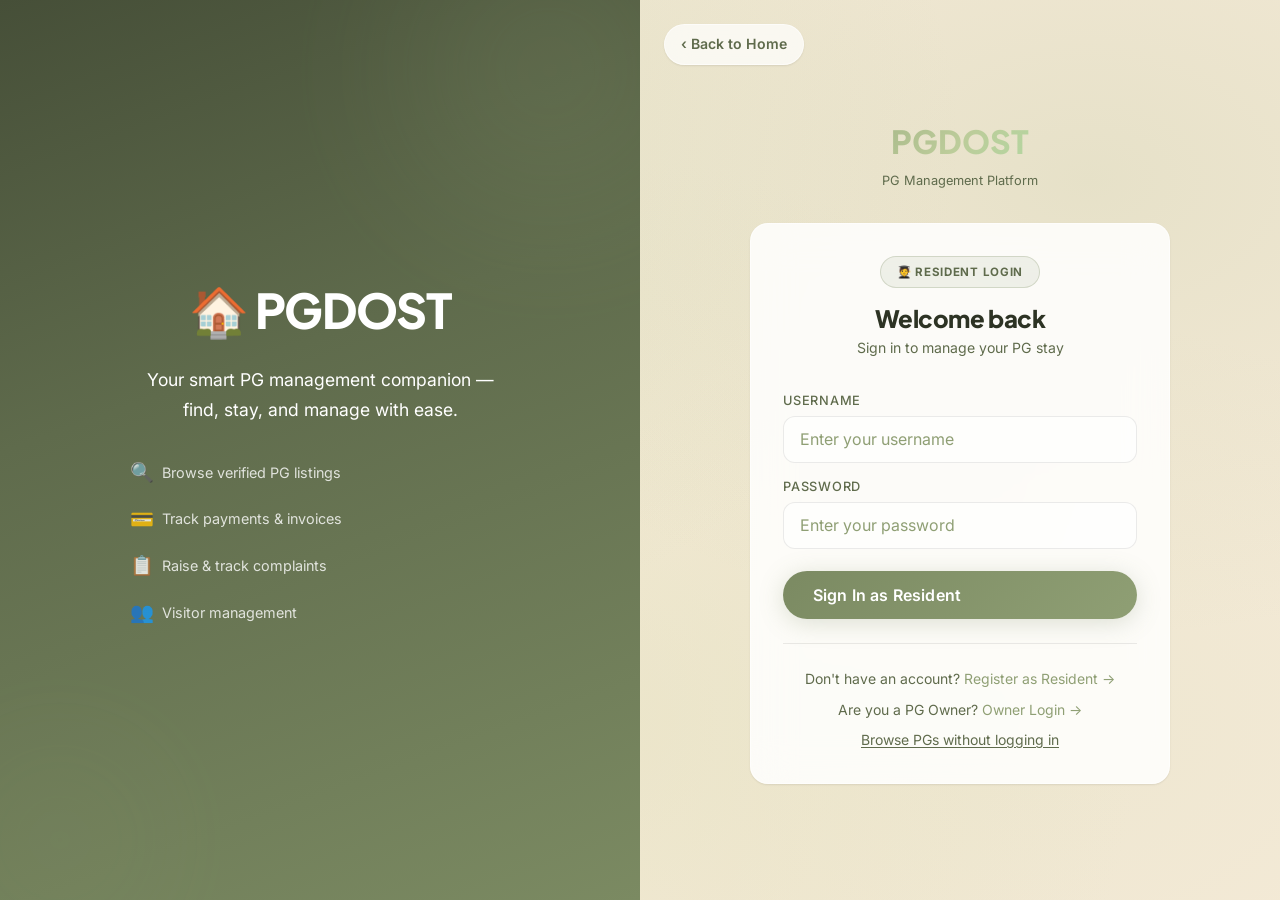
==== frontend/pages/admin-dashboard.html @ d0858bcd "feat: initial commit — PGDOST PG Management Platform - Django REST API backend (accounts, properties" ====
<!DOCTYPE html>
<html lang="en">
<head>
  <meta charset="UTF-8" />
  <meta name="viewport" content="width=device-width, initial-scale=1.0"/>
  <meta name="robots" content="noindex, nofollow" />
  <title>PGDOST — Admin Dashboard</title>
  <link rel="stylesheet" href="../css/dashboard.css?v=2"/>
  <style>
    .tab-content { display: none; }
    .tab-content.active { display: block; }

    /* ── PG Folder Cards ── */
    .pg-folder {
      background: var(--glass-bg);
      border: 1px solid var(--border);
      border-radius: var(--radius-lg);
      overflow: hidden;
      margin-bottom: var(--space-lg);
      backdrop-filter: blur(16px);
      box-shadow: var(--shadow-sm);
      transition: box-shadow var(--dur-base) var(--ease);
    }
    .pg-folder:hover { box-shadow: var(--shadow-md); }
    .pg-folder-header {
      display: flex;
      align-items: center;
      justify-content: space-between;
      padding: var(--space-lg) var(--space-xl);
      cursor: pointer;
      transition: background var(--dur-fast) var(--ease);
      border-bottom: 1px solid transparent;
    }
    .pg-folder-header:hover { background: rgba(143,173,114,0.05); }
    .pg-folder-header.open { border-bottom-color: var(--border); background: rgba(143,173,114,0.08); }
    .pg-folder-info { display: flex; align-items: center; gap: var(--space-md); }
    .pg-folder-icon {
      width: 44px; height: 44px;
      border-radius: var(--radius-md);
      background: rgba(143,173,114,0.15);
      color: var(--navy);
      display: flex; align-items: center; justify-content: center;
      font-size: 1.3rem; flex-shrink: 0;
    }
    .pg-folder-name { font-weight: 700; font-size: 1.05rem; color: var(--navy); }
    .pg-folder-meta { font-size: 0.8rem; color: var(--text-muted); margin-top: 2px; }
    .pg-folder-stats { display: flex; gap: var(--space-lg); align-items: center; }
    .pg-stat { text-align: center; }
    .pg-stat-value { font-weight: 800; font-size: 1.1rem; line-height: 1; margin-bottom: 3px; }
    .pg-stat-label { font-size: 0.7rem; color: var(--text-muted); text-transform: uppercase; letter-spacing: 0.05em; font-weight: 600; }
    .pg-folder-chevron { color: var(--text-muted); font-size: 1.2rem; transition: transform var(--dur-fast) var(--ease); }
    .pg-folder-header.open .pg-folder-chevron { transform: rotate(90deg); }
    .pg-folder-body { display: none; padding: var(--space-lg) var(--space-xl); background: #fff; }
    .pg-folder-body.open { display: block; }
  </style>
</head>
<body class="bg-gradient-mesh">
<div class="ds-shell">

  <!-- Sidebar -->
  <aside class="ds-sidebar">
    <div class="sb-brand">
      <div class="sb-logo-icon">👑</div>
      <div class="sb-logo-text">PGDOST<br><span style="font-size:0.6rem;opacity:0.7;font-weight:500;">Admin Portal</span></div>
    </div>
    
    <nav class="sb-nav">
      <div class="sb-section">General</div>
      <a class="sb-item active" data-tab="overview" onclick="switchTab('overview')">
        <svg width="18" height="18" viewBox="0 0 24 24" fill="none" stroke="currentColor" stroke-width="2" stroke-linecap="round" stroke-linejoin="round"><rect x="3" y="3" width="7" height="9"></rect><rect x="14" y="3" width="7" height="5"></rect><rect x="14" y="12" width="7" height="9"></rect><rect x="3" y="16" width="7" height="5"></rect></svg>
        Overview
      </a>
      <a class="sb-item" data-tab="properties" onclick="switchTab('properties')">
        <svg width="18" height="18" viewBox="0 0 24 24" fill="none" stroke="currentColor" stroke-width="2" stroke-linecap="round" stroke-linejoin="round"><path d="M3 21h18"></path><path d="M5 21V5a2 2 0 0 1 2-2h10a2 2 0 0 1 2 2v16"></path><path d="M9 7h6"></path><path d="M9 11h6"></path><path d="M9 15h6"></path></svg>
        All Properties
      </a>
      <a class="sb-item" data-tab="residents" onclick="switchTab('residents')">
        <svg width="18" height="18" viewBox="0 0 24 24" fill="none" stroke="currentColor" stroke-width="2" stroke-linecap="round" stroke-linejoin="round"><path d="M17 21v-2a4 4 0 0 0-4-4H5a4 4 0 0 0-4 4v2"></path><circle cx="9" cy="7" r="4"></circle><path d="M23 21v-2a4 4 0 0 0-3-3.87"></path><path d="M16 3.13a4 4 0 0 1 0 7.75"></path></svg>
        Residents by PG
      </a>

      <div class="sb-section">User Management</div>
      <a class="sb-item" data-tab="owners" onclick="switchTab('owners')">
        <svg width="18" height="18" viewBox="0 0 24 24" fill="none" stroke="currentColor" stroke-width="2" stroke-linecap="round" stroke-linejoin="round"><path d="M20 21v-2a4 4 0 0 0-4-4H8a4 4 0 0 0-4 4v2"></path><circle cx="12" cy="7" r="4"></circle></svg>
        PG Owners
      </a>
      <a class="sb-item" data-tab="all-residents" onclick="switchTab('all-residents')">
        <svg width="18" height="18" viewBox="0 0 24 24" fill="none" stroke="currentColor" stroke-width="2" stroke-linecap="round" stroke-linejoin="round"><path d="M17 21v-2a4 4 0 0 0-4-4H5a4 4 0 0 0-4 4v2"></path><circle cx="9" cy="7" r="4"></circle><path d="M23 21v-2a4 4 0 0 0-3-3.87"></path><path d="M16 3.13a4 4 0 0 1 0 7.75"></path></svg>
        All Residents
      </a>
    </nav>
    
    <div class="sb-footer">
      <div class="sb-user">
        <div class="sb-avatar" id="avatar-text" style="background: linear-gradient(135deg,#c0392b,#e74c3c);">A</div>
        <div class="sb-user-info">
          <div class="sb-user-name" id="sidebar-username">Admin</div>
          <div class="sb-user-role">Superadmin</div>
        </div>
      </div>
    </div>
  </aside>

  <!-- Main Content -->
  <main class="ds-main">
    <header class="ds-topbar">
      <div class="topbar-left">
        <div class="topbar-title" id="page-title">Admin Overview</div>
        <div class="topbar-subtitle">System administration and property management</div>
      </div>
      <div class="topbar-right">
        <button onclick="adminLogout()" class="btn btn-secondary btn-sm" style="color:var(--clr-danger);border-color:rgba(248,113,113,0.3);">🔓 Logout</button>
      </div>
    </header>
    
    <div class="ds-content">
      <!-- Overview -->
      <div id="tab-overview" class="tab-content active">
        <div class="ds-stats">
          <div class="ds-stat">
            <div class="stat-icon-box" style="background:rgba(59,130,246,0.1);color:#3b82f6;">🏢</div>
            <div class="stat-info">
              <div class="stat-val" id="stat-total-props">—</div>
              <div class="stat-label">Total Properties</div>
            </div>
          </div>
          <div class="ds-stat">
            <div class="stat-icon-box" style="background:rgba(245,158,11,0.1);color:#f59e0b;">⏳</div>
            <div class="stat-info">
              <div class="stat-val text-warning" id="stat-pending-props">—</div>
              <div class="stat-label">Pending Approval</div>
            </div>
          </div>
          <div class="ds-stat">
            <div class="stat-icon-box" style="background:rgba(16,185,129,0.1);color:#10b981;">🏠</div>
            <div class="stat-info">
              <div class="stat-val text-success" id="stat-total-bookings">—</div>
              <div class="stat-label">Active Residents</div>
            </div>
          </div>
        </div>
        
        <div class="card">
          <h3 class="font-bold mb-md">⏳ Properties Awaiting Approval</h3>
          <div id="pending-props-list"><div class="flex justify-center py-lg"><div class="spinner"></div></div></div>
        </div>
      </div>

      <!-- Properties -->
      <div id="tab-properties" class="tab-content">
        <div class="section-header"><div><h2 class="section-title">All Properties</h2><p class="section-subtitle text-muted">Approve or reject PG listings</p></div></div>
        <div class="card p-0">
          <div id="all-properties-list"><div class="flex justify-center py-xl"><div class="spinner"></div></div></div>
        </div>
      </div>

      <!-- Residents by PG -->
      <div id="tab-residents" class="tab-content">
        <div class="section-header">
          <div><h2 class="section-title">Residents by PG</h2><p class="section-subtitle text-muted">Click a PG folder to see all its residents</p></div>
        </div>
        <div id="residents-by-pg-list"><div class="flex justify-center py-xl"><div class="spinner"></div></div></div>
      </div>

      <!-- Owners -->
      <div id="tab-owners" class="tab-content">
        <div class="section-header"><div><h2 class="section-title">Registered Owners</h2><p class="section-subtitle text-muted">Property owners account details</p></div></div>
        <div class="card p-0">
          <div id="owners-list"><div class="flex justify-center py-xl"><div class="spinner"></div></div></div>
        </div>
      </div>

      <!-- All Residents -->
      <div id="tab-all-residents" class="tab-content">
        <div class="section-header"><div><h2 class="section-title">Registered Residents</h2><p class="section-subtitle text-muted">Resident account details</p></div></div>
        <div class="card p-0">
          <div id="all-residents-list"><div class="flex justify-center py-xl"><div class="spinner"></div></div></div>
        </div>
      </div>

    </div>
  </main>
</div>

<div id="toast-container"></div>
<script src="../scripts/api.js"></script>
<script>
  requireAuth('superadmin');
  const user = Auth.getUser();
  document.getElementById('sidebar-username').textContent = user?.username || 'Admin';
  document.getElementById('avatar-text').textContent = (user?.username || 'A')[0].toUpperCase();

  // ── Private logout — goes back to admin portal, NOT public site ──
  function adminLogout() {
    Auth.clear();
    window.location.href = 'admin-portal/login.html';
  }

  function switchTab(tab) {
    document.querySelectorAll('.tab-content').forEach(t => t.classList.remove('active'));
    document.querySelectorAll('.sb-item[data-tab]').forEach(i => i.classList.remove('active'));
    document.getElementById('tab-' + tab).classList.add('active');
    document.querySelector(`.sb-item[data-tab="${tab}"]`)?.classList.add('active');
    const titles = {
      overview:       'Admin Overview',
      properties:     'All Properties',
      residents:      'Residents by PG',
      owners:         'PG Owners',
      'all-residents':'All Residents'
    };
    document.getElementById('page-title').textContent = titles[tab] || tab;
    const loaders = {
      properties:      loadAllProperties,
      residents:       loadResidentsByPG,
      owners:          loadOwners,
      'all-residents': loadAllResidents
    };
    if (loaders[tab]) loaders[tab]();
  }

  // ── Overview ──────────────────────────────────────────────
  async function loadOverview() {
    try {
      const [props, bookings] = await Promise.all([
        api.get('/properties/admin/all/'),
        api.get('/bookings/all/'),
      ]);
      document.getElementById('stat-total-props').textContent    = props.length;
      document.getElementById('stat-pending-props').textContent  = props.filter(p => !p.is_approved).length;
      document.getElementById('stat-total-bookings').textContent = bookings.filter(b => b.status === 'approved').length;

      const pending = props.filter(p => !p.is_approved);
      const el = document.getElementById('pending-props-list');
      if (!pending.length) {
        el.innerHTML = '<p class="text-muted text-sm">✅ All properties have been reviewed. No pending approvals.</p>';
        return;
      }
      el.innerHTML = `<div class="table-wrapper"><table class="table">
        <thead><tr><th>Property</th><th>Owner</th><th>City</th><th>Type</th><th>Submitted</th><th>Action</th></tr></thead>
        <tbody>${pending.map(p => `
          <tr><td class="font-semibold">${p.name}</td><td>${p.owner_username}</td><td>${p.city}</td>
          <td>${p.property_type_display}</td><td>${formatDate(p.created_at)}</td>
          <td class="flex gap-sm">
            <button onclick="approveProperty(${p.id}, true)"  class="btn btn-success btn-sm">✓ Approve</button>
            <button onclick="approveProperty(${p.id}, false)" class="btn btn-warning btn-sm">✗ Reject</button>
            <button onclick="deleteProperty(${p.id})" class="btn btn-danger btn-sm">🗑️ Delete</button>
          </td></tr>`).join('')}
        </tbody></table></div>`;
    } catch (e) { Toast.error('Failed to load overview data.'); }
  }

  async function approveProperty(id, approve) {
    try {
      await api.patch(`/properties/admin/${id}/approve/`, { is_approved: approve });
      Toast.success(`Property ${approve ? 'approved ✅' : 'rejected ✗'} successfully!`);
      loadOverview();
      if (document.getElementById('tab-properties').classList.contains('active')) loadAllProperties();
    } catch (err) { Toast.error(err.message); }
  }

  async function deleteProperty(id) {
    if (!confirm('Are you sure you want to permanently delete this property? This action cannot be undone.')) return;
    try {
      await api.delete(`/properties/admin/${id}/`);
      Toast.success('Property deleted successfully!');
      loadOverview();
      if (document.getElementById('tab-properties').classList.contains('active')) loadAllProperties();
    } catch (err) { Toast.error(err.message); }
  }

  // ── All Properties ────────────────────────────────────────
  async function loadAllProperties() {
    const el = document.getElementById('all-properties-list');
    try {
      const props = await api.get('/properties/admin/all/');
      if (!props.length) { el.innerHTML = '<div class="empty-state"><div class="empty-state-icon">🏢</div><h3>No Properties</h3></div>'; return; }
      el.innerHTML = `<div class="table-wrapper"><table class="table">
        <thead><tr><th>Property</th><th>Owner</th><th>City</th><th>Type</th><th>Status</th><th>Action</th></tr></thead>
        <tbody>${props.map(p => `
          <tr><td class="font-semibold">${p.name}</td><td>${p.owner_username}</td><td>${p.city}</td>
          <td>${p.property_type_display}</td><td>${p.is_approved ? '<span class="badge badge-green">Approved</span>' : '<span class="badge badge-yellow">Pending</span>'}</td>
          <td class="flex gap-sm">
            ${!p.is_approved
              ? `<button onclick="approveProperty(${p.id}, true)" class="btn btn-success btn-sm">✓ Approve</button>`
              : `<button onclick="approveProperty(${p.id}, false)" class="btn btn-warning btn-sm">✗ Revoke</button>`}
            <button onclick="deleteProperty(${p.id})" class="btn btn-danger btn-sm">🗑️ Delete</button>
          </td></tr>`).join('')}
        </tbody></table></div>`;
    } catch { el.innerHTML = '<p class="text-muted text-center py-xl">Failed to load properties.</p>'; }
  }

  // ── Residents grouped by PG ───────────────────────────────
  async function loadResidentsByPG() {
    const el = document.getElementById('residents-by-pg-list');
    try {
      const [props, bookings] = await Promise.all([
        api.get('/properties/admin/all/'),
        api.get('/bookings/all/'),
      ]);

      // Group bookings by property id
      const byProp = {};
      bookings.forEach(b => {
        if (!byProp[b.property]) byProp[b.property] = [];
        byProp[b.property].push(b);
      });

      const approvedProps = props.filter(p => p.is_approved);

      if (!approvedProps.length) {
        el.innerHTML = '<div class="empty-state"><div class="empty-state-icon">🏢</div><h3>No Approved Properties</h3><p>Approve some PG properties first.</p></div>';
        return;
      }

      el.innerHTML = approvedProps.map(p => {
        const residents = byProp[p.id] || [];
        const active = residents.filter(b => b.status === 'approved').length;
        const pending = residents.filter(b => b.status === 'pending').length;
        const folderId = `pg-folder-${p.id}`;

        const residentRows = residents.length
          ? `<div class="table-wrapper"><table class="table">
              <thead><tr><th>Resident</th><th>Room</th><th>Move-In</th><th>Status</th><th>Applied</th></tr></thead>
              <tbody>${residents.map(b => `
                <tr>
                  <td class="font-semibold">👤 ${b.resident_username}</td>
                  <td>${b.room_number || '—'}</td>
                  <td>${formatDate(b.move_in_date)}</td>
                  <td>${statusBadge(b.status)}</td>
                  <td>${formatDate(b.applied_at)}</td>
                </tr>`).join('')}
              </tbody></table></div>`
          : '<p class="text-muted text-sm py-md text-center">No resident applications yet for this PG.</p>';

        return `
          <div class="pg-folder">
            <div class="pg-folder-header" id="header-${folderId}" onclick="toggleFolder('${folderId}')">
              <div class="pg-folder-info">
                <div class="pg-folder-icon">🏢</div>
                <div>
                  <div class="pg-folder-name">${p.name}</div>
                  <div class="pg-folder-meta">📍 ${p.city}, ${p.state} &nbsp;·&nbsp; ${p.property_type_display} &nbsp;·&nbsp; Owner: ${p.owner_username}</div>
                </div>
              </div>
              <div class="pg-folder-stats">
                <div class="pg-stat"><div class="pg-stat-value text-success">${active}</div><div class="pg-stat-label">Active</div></div>
                <div class="pg-stat"><div class="pg-stat-value text-warning">${pending}</div><div class="pg-stat-label">Pending</div></div>
                <div class="pg-stat"><div class="pg-stat-value">${residents.length}</div><div class="pg-stat-label">Total</div></div>
                <span class="pg-folder-chevron">›</span>
              </div>
            </div>
            <div class="pg-folder-body" id="body-${folderId}">
              ${residentRows}
            </div>
          </div>`;
      }).join('');

    } catch (e) { el.innerHTML = '<p class="text-muted text-center py-xl">Failed to load residents.</p>'; }
  }

  function toggleFolder(folderId) {
    const header = document.getElementById(`header-${folderId}`);
    const body   = document.getElementById(`body-${folderId}`);
    const isOpen = body.classList.contains('open');
    body.classList.toggle('open', !isOpen);
    header.classList.toggle('open', !isOpen);
  }


  // ── User Management ───────────────────────────────────────
  async function loadUsersByRole(role, containerId) {
    const el = document.getElementById(containerId);
    try {
      const users = await api.get('/auth/users/');
      const filtered = users.filter(u => u.role === role);
      
      if (!filtered.length) { 
        el.innerHTML = `<div class="empty-state"><div class="empty-state-icon">👥</div><h3>No ${role}s found</h3></div>`; 
        return; 
      }
      
      el.innerHTML = `<div class="table-wrapper"><table class="table">
        <thead><tr><th>Username</th><th>Name</th><th>Contact</th><th>Joined</th><th>Status</th></tr></thead>
        <tbody>${filtered.map(u => `
          <tr>
            <td class="font-semibold">👤 ${u.username}</td>
            <td>${u.first_name || u.last_name ? `${u.first_name} ${u.last_name}` : '—'}</td>
            <td>
              <div class="text-sm">${u.email || '—'}</div>
              <div class="text-xs text-muted">${u.phone_number || '—'}</div>
            </td>
            <td>${formatDate(u.date_joined)}</td>
            <td>${u.is_active ? '<span class="badge badge-green">Active</span>' : '<span class="badge badge-red">Disabled</span>'}</td>
          </tr>`).join('')}
        </tbody></table></div>`;
    } catch { 
      el.innerHTML = `<p class="text-muted text-center py-xl">Failed to load ${role}s.</p>`; 
    }
  }

  function loadOwners() { loadUsersByRole('owner', 'owners-list'); }
  function loadAllResidents() { loadUsersByRole('resident', 'all-residents-list'); }

  loadOverview();
</script>
</body>
</html>
---- frontend/css/dashboard.css ----
/* PGDOST Dashboard - Shared Design System */
@import url('https://fonts.googleapis.com/css2?family=Outfit:wght@300;400;500;600;700;800&display=swap');

*,*::before,*::after{margin:0;padding:0;box-sizing:border-box}

:root {
  --sage-dark:#5C7A4A; --sage:#8FAD72; --sage-mid:#B5C898;
  --cream:#F5EDD3; --cream-light:#FDF8EE; --navy:#3A5C2A;
  --amber:#8FAD72; --white:#fff; --off-white:#F5EDD3;
  --text:#2A3D1C; --text-muted:#6B7B5A;
  --border:rgba(92,122,74,0.14);
  --glass-bg:rgba(255,255,255,0.7);
  --sidebar-w:260px; --topbar-h:64px;
  --radius:14px; --radius-sm:8px; --radius-lg:18px;
  --shadow-sm:0 2px 12px rgba(58,92,42,0.07);
  --shadow-md:0 8px 28px rgba(58,92,42,0.12);
  --status-green:#43A06A; --status-red:#e05656;
  --status-yellow:#E59B22; --status-gray:#6B7B5A;
  --clr-success:#43A06A; --clr-danger:#e05656;
}

html{font-size:16px;scroll-behavior:smooth}
body{font-family:'Outfit',system-ui,sans-serif;background:#F0EDD8;color:var(--text);overflow-x:hidden;min-height:100vh}

::-webkit-scrollbar{width:5px}
::-webkit-scrollbar-track{background:transparent}
::-webkit-scrollbar-thumb{background:var(--sage-mid);border-radius:3px}

/* ── Layout ── */
.ds-shell{display:flex;min-height:100vh}

/* ── Sidebar ── */
.ds-sidebar{position:fixed;top:0;left:0;bottom:0;width:var(--sidebar-w);background:linear-gradient(175deg,#1e3520 0%,#2D4A1E 30%,#3A5C2A 70%,#4A6B38 100%);display:flex;flex-direction:column;z-index:100;overflow-y:auto;overflow-x:hidden;transition:transform 0.35s cubic-bezier(0.4,0,0.2,1);box-shadow:4px 0 24px rgba(0,0,0,0.1)}
.ds-sidebar.collapsed{transform:translateX(-100%)}

.sb-brand{display:flex;align-items:center;gap:12px;padding:22px 20px 18px;border-bottom:1px solid rgba(255,255,255,0.08);flex-shrink:0}
.sb-logo-box{width:38px;height:38px;background:rgba(255,255,255,0.12);border:1px solid rgba(255,255,255,0.18);border-radius:10px;display:flex;align-items:center;justify-content:center;flex-shrink:0}
.sb-title{font-size:1.25rem;font-weight:500;color:rgba(255,255,255,0.9)}
.sb-title strong{font-weight:800;background:linear-gradient(135deg,#DDE0BE,#8FAD72);-webkit-background-clip:text;-webkit-text-fill-color:transparent;background-clip:text}
.sb-role{font-size:0.7rem;color:rgba(255,255,255,0.4);font-weight:500;letter-spacing:.5px;padding:2px 8px 12px 20px;text-transform:uppercase}

.sb-section{font-size:0.67rem;font-weight:700;letter-spacing:1.2px;text-transform:uppercase;color:rgba(255,255,255,0.3);padding:18px 20px 6px}
.sb-nav{display:flex;flex-direction:column;padding:4px 12px;gap:2px}

.sb-item{display:flex;align-items:center;gap:11px;padding:10px 12px;border-radius:10px;text-decoration:none;color:rgba(255,255,255,0.6);font-size:0.88rem;font-weight:500;transition:all .22s;cursor:pointer;position:relative;border:none;background:none;width:100%;text-align:left}
.sb-item svg{flex-shrink:0;opacity:.7;transition:opacity .2s}
.sb-item:hover{background:rgba(255,255,255,0.08);color:rgba(255,255,255,0.9)}
.sb-item:hover svg{opacity:1}
.sb-item.active{background:rgba(143,173,114,0.22);color:#fff;font-weight:600;box-shadow:0 2px 12px rgba(143,173,114,0.15)}
.sb-item.active svg{opacity:1}
.sb-item.active::before{content:'';position:absolute;left:-12px;top:50%;transform:translateY(-50%);width:3.5px;height:22px;background:linear-gradient(180deg,var(--amber),#B5C898);border-radius:0 2px 2px 0}
.sb-badge{margin-left:auto;background:var(--status-yellow);color:#fff;font-size:.68rem;font-weight:700;padding:2px 7px;border-radius:10px;min-width:20px;text-align:center}

.sb-footer{padding:16px 12px;border-top:1px solid rgba(255,255,255,0.08);flex-shrink:0;margin-top:auto}
.sb-user{display:flex;align-items:center;gap:10px;padding:10px;border-radius:10px;background:rgba(255,255,255,0.06);border:1px solid rgba(255,255,255,0.08)}
.sb-avatar{width:34px;height:34px;border-radius:8px;background:linear-gradient(135deg,#8FAD72,#5C7A4A);display:flex;align-items:center;justify-content:center;font-size:.82rem;font-weight:800;color:#fff;flex-shrink:0}
.sb-user-name{font-size:.82rem;font-weight:600;color:rgba(255,255,255,0.85)}
.sb-user-role{font-size:.7rem;color:rgba(255,255,255,0.4)}
.sb-logout{margin-left:auto;color:rgba(255,255,255,0.35);transition:color .2s;text-decoration:none;cursor:pointer;border:none;background:none;padding:4px}
.sb-logout:hover{color:#e05656}

/* ── Main ── */
.ds-main{margin-left:var(--sidebar-w);flex:1;display:flex;flex-direction:column;min-height:100vh}

/* ── Topbar ── */
.ds-topbar{position:sticky;top:0;height:var(--topbar-h);background:rgba(240,237,216,0.88);backdrop-filter:blur(16px);-webkit-backdrop-filter:blur(16px);border-bottom:1px solid var(--border);display:flex;align-items:center;padding:0 28px;gap:16px;z-index:50;transition:background 0.3s ease}
.topbar-left{flex:1}
.topbar-title{font-size:1.05rem;font-weight:700;color:var(--navy)}
.topbar-subtitle{font-size:.78rem;color:var(--text-muted)}

.topbar-search{display:flex;align-items:center;gap:8px;background:#fff;border:1px solid var(--border);border-radius:10px;padding:8px 14px;width:220px}
.topbar-search input{border:none;outline:none;background:transparent;font-family:'Outfit',sans-serif;font-size:.85rem;color:var(--text);width:100%}
.topbar-search input::placeholder{color:var(--text-muted);opacity:.6}
.topbar-search:focus-within{border-color:var(--amber);box-shadow:0 0 0 3px rgba(143,173,114,0.15)}

.topbar-actions{display:flex;align-items:center;gap:10px}
.topbar-icon-btn{width:38px;height:38px;border-radius:10px;background:#fff;border:1px solid var(--border);display:flex;align-items:center;justify-content:center;cursor:pointer;color:var(--text-muted);transition:all .2s;position:relative}
.topbar-icon-btn:hover{border-color:var(--amber);color:var(--navy)}
.notif-dot-badge{position:absolute;top:7px;right:7px;width:7px;height:7px;background:var(--status-yellow);border-radius:50%;border:1.5px solid #fff;display:none}

/* Notification dropdown */
.notif-panel{display:none;position:absolute;top:50px;right:0;background:#fff;border:1px solid var(--border);border-radius:var(--radius);width:310px;max-height:420px;overflow-y:auto;box-shadow:var(--shadow-md);z-index:200;padding:12px}
.notif-panel h4{font-size:.9rem;font-weight:700;color:var(--navy);padding-bottom:8px;border-bottom:1px solid var(--border);margin-bottom:8px}

/* ── Page body ── */
.ds-body{padding:28px;flex:1}

/* ── Stats Row ── */
.ds-stats{display:grid;grid-template-columns:repeat(4,1fr);gap:18px;margin-bottom:26px}
.ds-stat{background:#fff;border-radius:var(--radius);padding:20px 22px;border:1px solid var(--border);box-shadow:var(--shadow-sm);display:flex;align-items:center;gap:16px;transition:all .3s cubic-bezier(0.34,1.56,0.64,1)}
.ds-stat:hover{transform:translateY(-4px);box-shadow:0 8px 28px rgba(58,92,42,0.12),0 0 20px rgba(143,173,114,0.08)}
.stat-icon-box{width:48px;height:48px;border-radius:12px;display:flex;align-items:center;justify-content:center;flex-shrink:0}
.stat-info{flex:1}
.stat-val{font-size:1.6rem;font-weight:800;color:var(--navy);line-height:1;margin-bottom:3px}
.stat-lbl{font-size:.78rem;color:var(--text-muted);font-weight:500}
.stat-trend{font-size:.72rem;font-weight:600;padding:2px 8px;border-radius:20px}
.trend-up{background:rgba(67,160,106,0.12);color:#43A06A}
.trend-down{background:rgba(224,86,86,0.1);color:#e05656}
.trend-neu{background:rgba(92,122,74,0.1);color:var(--text-muted)}

/* ── Content Card ── */
.ds-card{background:#fff;border-radius:var(--radius);border:1px solid var(--border);box-shadow:var(--shadow-sm);overflow:hidden;margin-bottom:20px}
.ds-card-header{display:flex;align-items:center;padding:18px 22px;border-bottom:1px solid var(--border);gap:12px;flex-wrap:wrap}
.ds-card-title{font-size:.98rem;font-weight:700;color:var(--navy);flex:1}
.ds-card-sub{font-size:.78rem;color:var(--text-muted);margin-top:1px}
.ds-card-actions{display:flex;align-items:center;gap:10px;margin-left:auto}
.ds-card-body{padding:20px 22px}

/* ── Overview grid ── */
.dash-grid{display:grid;grid-template-columns:1fr 330px;gap:20px}

/* ── Activity ── */
.activity-item{display:flex;align-items:flex-start;gap:14px;padding:13px 20px;border-bottom:1px solid var(--border);transition:all .2s cubic-bezier(0.4,0,0.2,1)}
.activity-item:last-child{border-bottom:none}
.activity-item:hover{background:rgba(143,173,114,0.08);transform:translateX(4px)}
.act-dot{width:34px;height:34px;border-radius:9px;flex-shrink:0;display:flex;align-items:center;justify-content:center;margin-top:1px}
.act-body{flex:1}
.act-msg{font-size:.86rem;color:var(--text);font-weight:500;line-height:1.45}
.act-time{font-size:.73rem;color:var(--text-muted);margin-top:2px}
.act-tag{font-size:.68rem;font-weight:700;padding:2px 8px;border-radius:6px;white-space:nowrap;align-self:flex-start;margin-top:3px}

/* ── Occupancy ring ── */
.occ-ring-wrap{display:flex;flex-direction:column;align-items:center;padding:20px;gap:12px}
.ring-svg{transform:rotate(-90deg)}
.ring-track{fill:none;stroke:rgba(92,122,74,0.12);stroke-width:10}
.ring-fill{fill:none;stroke:url(#ringGrad);stroke-width:10;stroke-linecap:round;stroke-dasharray:251;stroke-dashoffset:251;transition:stroke-dashoffset 1.2s cubic-bezier(0.22,1,0.36,1)}

/* ── Quick actions ── */
.qa-grid{display:grid;grid-template-columns:1fr 1fr;gap:10px;padding:18px}
.qa-btn{display:flex;flex-direction:column;align-items:center;gap:8px;padding:16px 10px;border-radius:12px;border:1.5px solid var(--border);background:var(--cream-light);cursor:pointer;text-decoration:none;color:var(--navy);font-size:.78rem;font-weight:600;text-align:center;transition:all .3s cubic-bezier(0.34,1.56,0.64,1);font-family:'Outfit',sans-serif}
.qa-btn:hover{border-color:var(--amber);background:#fff;transform:translateY(-3px);box-shadow:0 4px 16px rgba(92,122,74,0.12),0 0 0 3px rgba(143,173,114,0.08)}
.qa-icon{width:40px;height:40px;border-radius:10px;display:flex;align-items:center;justify-content:center}

/* ── Buttons ── */
.btn-ds-primary{display:inline-flex;align-items:center;gap:7px;padding:9px 18px;background:linear-gradient(135deg,#8FAD72,#5C7A4A);color:#fff;border:none;border-radius:9px;font-family:'Outfit',sans-serif;font-size:.85rem;font-weight:700;cursor:pointer;transition:all .22s;text-decoration:none;box-shadow:0 4px 14px rgba(92,122,74,0.35)}
.btn-ds-primary:hover{transform:translateY(-1px);box-shadow:0 6px 20px rgba(92,122,74,0.5)}
.btn-ds-secondary{display:inline-flex;align-items:center;gap:7px;padding:8px 16px;background:transparent;color:var(--navy);border:1.5px solid var(--border);border-radius:9px;font-family:'Outfit',sans-serif;font-size:.85rem;font-weight:600;cursor:pointer;transition:all .22s;text-decoration:none}
.btn-ds-secondary:hover{background:var(--off-white);border-color:var(--amber)}

/* ── Tables ── */
.ds-table-wrap{overflow-x:auto}
.ds-table{width:100%;border-collapse:collapse}
.ds-table thead th{padding:11px 18px;text-align:left;font-size:.72rem;font-weight:700;color:var(--text-muted);text-transform:uppercase;letter-spacing:.6px;background:var(--cream-light);border-bottom:1px solid var(--border);white-space:nowrap}
.ds-table tbody td{padding:13px 18px;font-size:.875rem;color:var(--text);border-bottom:1px solid var(--border);vertical-align:middle;transition:background 0.2s}
.ds-table tbody tr:last-child td{border-bottom:none}
.ds-table tbody tr:hover td{background:rgba(143,173,114,0.08)}

/* ── Badges ── */
.badge-ds{display:inline-flex;align-items:center;gap:5px;padding:3px 10px;border-radius:20px;font-size:.72rem;font-weight:700;white-space:nowrap}
.badge-ds::before{content:'';width:6px;height:6px;border-radius:50%;background:currentColor;flex-shrink:0}
.badge-green{background:rgba(67,160,106,0.12);color:#43A06A}
.badge-red{background:rgba(224,86,86,0.1);color:#e05656}
.badge-yellow{background:rgba(229,155,34,0.12);color:#E59B22}
.badge-gray{background:rgba(107,123,90,0.1);color:#6B7B5A}

/* ── Hamburger ── */
.hamburger{display:none;flex-direction:column;gap:5px;cursor:pointer;padding:8px;background:none;border:none;position:fixed;top:14px;left:16px;z-index:200}
.hamburger span{display:block;width:22px;height:2px;background:var(--navy);border-radius:2px;transition:all .3s}
.ds-overlay{display:none;position:fixed;inset:0;background:rgba(0,0,0,0.4);z-index:99}

/* ── Needs Attention ── */
.needs-item{display:flex;align-items:flex-start;gap:14px;padding:13px 20px;border-bottom:1px solid var(--border);text-decoration:none;color:inherit;transition:background .15s;cursor:pointer}
.needs-item:last-child{border-bottom:none}
.needs-item:hover{background:rgba(143,173,114,0.05)}

/* ── Section header ── */
.ds-section-header{display:flex;align-items:center;justify-content:space-between;margin-bottom:18px;flex-wrap:wrap;gap:10px}
.ds-section-title{font-size:1.1rem;font-weight:700;color:var(--navy)}
.ds-section-sub{font-size:.8rem;color:var(--text-muted);margin-top:2px}

/* ── Booking card ── */
.ds-booking-card{background:linear-gradient(135deg,rgba(92,122,74,0.12),rgba(92,122,74,0.04));border:1px solid rgba(92,122,74,0.25);border-radius:var(--radius);padding:24px;margin-bottom:20px}

/* ── Form fields ── */
.ds-form-group{display:flex;flex-direction:column;gap:5px;margin-bottom:14px}
.ds-form-label{font-size:.82rem;font-weight:600;color:var(--text)}
.ds-form-input,.ds-form-select,.ds-form-textarea{padding:9px 13px;border:1.5px solid var(--border);border-radius:9px;font-family:'Outfit',sans-serif;font-size:.88rem;color:var(--text);background:var(--cream-light);outline:none;transition:border-color .2s,box-shadow .2s;resize:none;width:100%}
.ds-form-input:focus,.ds-form-select:focus,.ds-form-textarea:focus{border-color:var(--amber);background:#fff;box-shadow:0 0 0 3px rgba(143,173,114,0.16)}

/* ── Empty state ── */
.ds-empty{display:flex;flex-direction:column;align-items:center;justify-content:center;padding:60px 20px;color:var(--text-muted);text-align:center;gap:12px}
.ds-empty-icon{font-size:3rem;margin-bottom:8px}

/* ── Progress bars ── */
.occ-bar-label{display:flex;justify-content:space-between;margin-bottom:5px}
.occ-bar-label span:first-child{font-size:.82rem;font-weight:600;color:var(--navy)}
.occ-bar-label span:last-child{font-size:.78rem;color:var(--text-muted)}
.occ-bar-track{height:8px;background:rgba(92,122,74,0.1);border-radius:4px;overflow:hidden;margin-bottom:14px}
.occ-bar-fill{height:100%;border-radius:4px;width:0;transition:width 1s cubic-bezier(0.22,1,0.36,1)}

/* ── MODAL (keep existing working) ── */
.modal-overlay{position:fixed;inset:0;background:rgba(30,50,24,0.65);backdrop-filter:blur(8px);-webkit-backdrop-filter:blur(8px);z-index:300;display:flex;align-items:center;justify-content:center;padding:24px;opacity:0;pointer-events:none;transition:opacity .35s cubic-bezier(0.4,0,0.2,1)}
.modal-overlay.open{opacity:1;pointer-events:all}
.modal{background:#fff;border-radius:24px;width:100%;max-width:540px;max-height:90vh;overflow-y:auto;box-shadow:0 32px 80px rgba(30,50,24,0.45);transform:scale(0.9) translateY(30px);transition:transform .4s cubic-bezier(0.34,1.56,0.64,1);padding:28px;position:relative}
.modal-overlay.open .modal{transform:scale(1) translateY(0)}
.modal-header{display:flex;align-items:center;justify-content:space-between;margin-bottom:18px;padding-bottom:14px;border-bottom:1px solid var(--border)}
.modal-title{font-size:1.05rem;font-weight:700;color:var(--navy)}
.modal-close{width:32px;height:32px;border-radius:8px;border:1px solid var(--border);background:transparent;cursor:pointer;color:var(--text-muted);display:flex;align-items:center;justify-content:center;transition:all .2s}
.modal-close:hover{background:#fdf0f0;color:#e05656;border-color:#e05656}

/* ── Toast ── */
#toast-container{position:fixed;bottom:24px;right:24px;z-index:999;display:flex;flex-direction:column;gap:10px}

/* ── RESPONSIVE ── */
@media(max-width:1024px){
  .ds-stats{grid-template-columns:repeat(2,1fr)}
  .dash-grid{grid-template-columns:1fr}
}
@media(max-width:768px){
  .ds-sidebar{transform:translateX(-100%)}
  .ds-sidebar.open{transform:translateX(0)}
  .ds-main{margin-left:0}
  .hamburger{display:flex}
  .ds-overlay.active{display:block}
  .ds-stats{grid-template-columns:1fr 1fr}
  .ds-body{padding:18px}
  .ds-topbar{padding:0 16px 0 60px}
  .topbar-search{display:none}
  .dash-grid{grid-template-columns:1fr}
}
@media(max-width:480px){
  .ds-stats{grid-template-columns:1fr}
  .qa-grid{grid-template-columns:1fr 1fr}
}

/* ── Print ── */
@media print{
  body>*:not(#receipt-printable){display:none!important}
  #receipt-printable{display:block!important;position:fixed;top:0;left:0;width:100%;padding:40px;background:#fff;z-index:9999}
  .no-print{display:none!important}
}

/* ── Global Layout Utilities ── */
.flex { display: flex; }
.flex-col { flex-direction: column; }
.flex-1 { flex: 1; }
.flex-wrap { flex-wrap: wrap; }
.items-center { align-items: center; }
.justify-center { justify-content: center; }
.justify-between { justify-content: space-between; }
.gap-xs { gap: 0.25rem; }
.gap-sm { gap: 0.5rem; }
.gap-md { gap: 0.875rem; }
.gap-lg { gap: 1.25rem; }
.gap-xl { gap: 2rem; }
.grid { display: grid; }
.grid-2 { grid-template-columns: repeat(2, 1fr); }
.grid-3 { grid-template-columns: repeat(3, 1fr); }
.w-full { width: 100%; }
.h-full { height: 100%; }
.text-center { text-align: center; }
.text-left { text-align: left; }
.text-right { text-align: right; }
.hidden { display: none !important; }

/* ── Common Dashboard Components ── */
.tab-content { display: none; }
.tab-content.active { display: block; }

.section-header { display: flex; align-items: center; justify-content: space-between; margin-bottom: 20px; flex-wrap: wrap; gap: 10px; }
.section-title { font-size: 1.1rem; font-weight: 700; color: var(--navy); }
.section-subtitle { font-size: 0.8rem; color: var(--text-muted); margin-top: 2px; }

/* ── Dashboard Forms ── */
.form-grid { display: grid; grid-template-columns: 1fr 1fr; gap: 14px; }
.form-group { display: flex; flex-direction: column; gap: 5px; margin-bottom: 12px; }
.form-label { font-size: 0.82rem; font-weight: 600; color: var(--text); }
.form-input, .form-select, .form-textarea { padding: 9px 13px; border: 1.5px solid var(--border); border-radius: 9px; font-family: 'Outfit', sans-serif; font-size: 0.88rem; color: var(--text); background: var(--cream-light); outline: none; transition: border-color 0.2s, box-shadow 0.2s; resize: vertical; width: 100%; }
.form-input:focus, .form-select:focus, .form-textarea:focus { border-color: var(--sage); background: #fff; box-shadow: 0 0 0 3px rgba(143,173,114,0.16); }

/* ── Utilities: Spinner & Empty State ── */
.spinner { width: 32px; height: 32px; border: 3px solid var(--border); border-top-color: var(--sage-dark); border-radius: 50%; animation: spin 0.8s linear infinite; margin: auto; }
@keyframes spin { to { transform: rotate(360deg); } }

.empty-state { display: flex; flex-direction: column; align-items: center; justify-content: center; padding: 60px 20px; color: var(--text-muted); text-align: center; gap: 12px; background: var(--glass-bg); border-radius: var(--radius-lg); border: 1px dashed var(--border); }
.empty-state-icon { font-size: 3rem; opacity: 0.7; }
.empty-state h3 { font-size: 1.1rem; color: var(--navy); }

/* ── Buttons ── */
.btn { display: inline-flex; align-items: center; justify-content: center; gap: 7px; padding: 9px 18px; border-radius: 9px; font-family: 'Outfit', sans-serif; font-size: 0.85rem; font-weight: 700; cursor: pointer; transition: all 0.22s; text-decoration: none; border: none; }
.btn-primary { background: linear-gradient(135deg, var(--sage), var(--sage-dark)); color: #fff; box-shadow: 0 4px 14px rgba(92,122,74,0.35); }
.btn-primary:hover { transform: translateY(-1px); box-shadow: 0 6px 20px rgba(92,122,74,0.5); }
.btn-secondary { background: transparent; color: var(--sage-dark); border: 1.5px solid var(--border); }
.btn-secondary:hover { background: var(--cream-light); border-color: var(--sage); }
.btn-success { background: var(--status-green); color: #fff; }
.btn-danger { background: var(--status-red); color: #fff; }
.btn-warning { background: var(--status-yellow); color: #fff; }
.btn-sm { padding: 6px 14px; font-size: 0.8rem; }
.btn-lg { padding: 12px 24px; font-size: 0.95rem; }

/* ── Badges ── */
.badge { display: inline-flex; align-items: center; gap: 4px; padding: 3px 10px; border-radius: 20px; font-size: 0.72rem; font-weight: 700; white-space: nowrap; }
.badge::before { content: ''; width: 6px; height: 6px; border-radius: 50%; background: currentColor; flex-shrink: 0; }
.badge-green { background: rgba(67,160,106,0.12); color: var(--status-green); }
.badge-red { background: rgba(224,86,86,0.1); color: var(--status-red); }
.badge-yellow { background: rgba(229,155,34,0.12); color: var(--status-yellow); }
.badge-gray { background: rgba(107,123,90,0.1); color: var(--status-gray); }

/* ── Tables ── */
.table-wrapper { overflow-x: auto; width: 100%; border-radius: var(--radius-sm); border: 1px solid var(--border); }
.table { width: 100%; border-collapse: collapse; background: #fff; }
.table thead th { padding: 12px 16px; text-align: left; font-size: 0.72rem; font-weight: 700; color: var(--text-muted); text-transform: uppercase; letter-spacing: 0.6px; background: var(--cream-light); border-bottom: 1px solid var(--border); white-space: nowrap; }
.table tbody td { padding: 13px 16px; font-size: 0.875rem; border-bottom: 1px solid var(--border); vertical-align: middle; color: var(--text); }
.table tbody tr:last-child td { border-bottom: none; }
.table tbody tr:hover td { background: rgba(143,173,114,0.06); }

/* ── Toast ── */
.toast { background: #fff; border: 1px solid var(--border); border-left: 4px solid var(--sage-dark); border-radius: 10px; padding: 12px 16px; font-size: 0.88rem; font-family: 'Outfit', sans-serif; color: var(--text); box-shadow: var(--shadow-md); max-width: 340px; animation: slideIn 0.3s ease; }
.toast.error { border-left-color: var(--status-red); }
.toast.success { border-left-color: var(--status-green); }
@keyframes slideIn { from { transform: translateX(100%); opacity: 0; } to { transform: translateX(0); opacity: 1; } }

/* ── Missing utilities used in dashboard JS ── */
.text-brand-light { color: var(--sage-dark); }
.text-xs { font-size: 0.72rem; }
.text-sm { font-size: 0.8rem; }
.text-2xl { font-size: 1.4rem; }
.text-4xl { font-size: 2.25rem; }
.text-5xl { font-size: 3rem; }
.text-xl { font-size: 1.2rem; }
.font-semibold { font-weight: 600; }
.font-bold { font-weight: 700; }
.font-medium { font-weight: 500; }
.font-normal { font-weight: 400; }
.mb-xs { margin-bottom: 0.25rem; }
.mb-sm { margin-bottom: 0.5rem; }
.mb-md { margin-bottom: 0.875rem; }
.mb-lg { margin-bottom: 1.25rem; }
.mb-xl { margin-bottom: 2rem; }
.mt-sm { margin-top: 0.5rem; }
.mt-md { margin-top: 0.875rem; }
.mt-lg { margin-top: 1.25rem; }
.py-xl { padding-top: 2rem; padding-bottom: 2rem; }
.py-sm { padding-top: 0.5rem; padding-bottom: 0.5rem; }
.p-sm { padding: 0.5rem; }
.p-md { padding: 0.875rem; }
.rounded-md { border-radius: 8px; }
.border { border: 1px solid var(--border); }
.bg-surface-2 { background: var(--cream-light); }
.uppercase { text-transform: uppercase; }
.tag { display: inline-flex; align-items: center; padding: 2px 10px; border-radius: 20px; font-size: 0.72rem; font-weight: 600; background: rgba(92,122,74,0.1); color: var(--sage-dark); }
.card { background: #fff; border-radius: var(--radius); border: 1px solid var(--border); box-shadow: var(--shadow-sm); padding: 20px; }
.divider { height: 1px; background: var(--border); margin: 12px 0; }
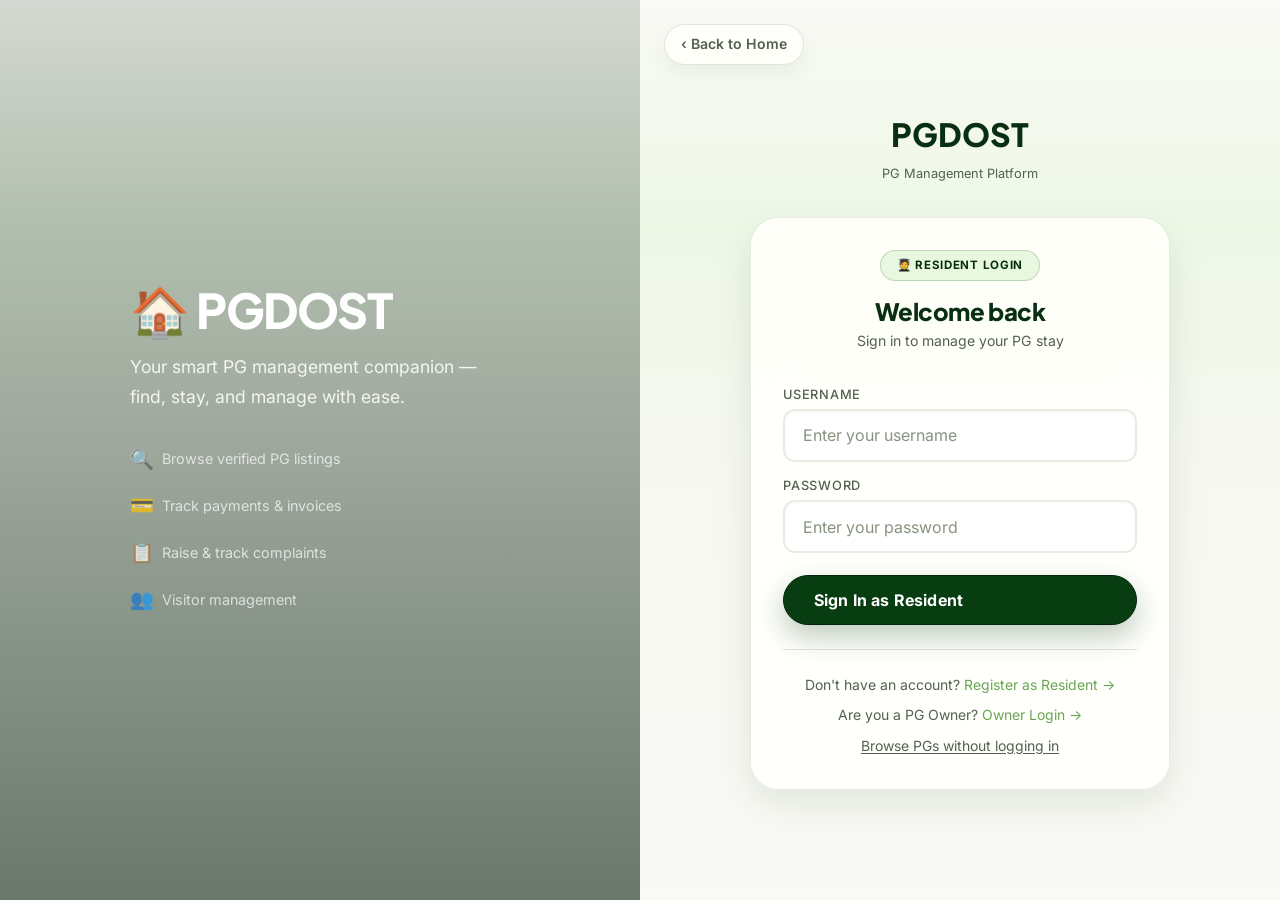
==== commit edbf1e4f: "Push project to GitHub new repository" ====
--- a/frontend/pages/admin-dashboard.html
+++ b/frontend/pages/admin-dashboard.html
@@ -12,16 +12,20 @@
 
     /* ── PG Folder Cards ── */
     .pg-folder {
-      background: var(--glass-bg);
-      border: 1px solid var(--border);
+      background: rgba(255,255,255,0.85);
+      border: 1px solid rgba(255,255,255,0.6);
       border-radius: var(--radius-lg);
       overflow: hidden;
       margin-bottom: var(--space-lg);
       backdrop-filter: blur(16px);
-      box-shadow: var(--shadow-sm);
-      transition: box-shadow var(--dur-base) var(--ease);
+      box-shadow: var(--shadow-md), inset 0 1px 0 rgba(255,255,255,1);
+      transition: all 0.4s cubic-bezier(0.34,1.56,0.64,1);
     }
-    .pg-folder:hover { box-shadow: var(--shadow-md); }
+    .pg-folder:hover { 
+      transform: translateY(-3px);
+      box-shadow: 0 12px 36px rgba(45,90,39,0.12), inset 0 1px 0 rgba(255,255,255,1);
+      border-color: rgba(143,173,114,0.3);
+    }
     .pg-folder-header {
       display: flex;
       align-items: center;
@@ -115,8 +119,8 @@
     
     <div class="ds-content">
       <!-- Overview -->
-      <div id="tab-overview" class="tab-content active">
-        <div class="ds-stats">
+      <div id="tab-overview" class="tab-content active animate-fade-in">
+        <div class="ds-stats animate-fade-up delay-100">
           <div class="ds-stat">
             <div class="stat-icon-box" style="background:rgba(59,130,246,0.1);color:#3b82f6;">🏢</div>
             <div class="stat-info">
@@ -140,40 +144,40 @@
           </div>
         </div>
         
-        <div class="card">
+        <div class="card animate-fade-up delay-200">
           <h3 class="font-bold mb-md">⏳ Properties Awaiting Approval</h3>
           <div id="pending-props-list"><div class="flex justify-center py-lg"><div class="spinner"></div></div></div>
         </div>
       </div>
 
       <!-- Properties -->
-      <div id="tab-properties" class="tab-content">
-        <div class="section-header"><div><h2 class="section-title">All Properties</h2><p class="section-subtitle text-muted">Approve or reject PG listings</p></div></div>
-        <div class="card p-0">
+      <div id="tab-properties" class="tab-content animate-fade-in">
+        <div class="section-header animate-fade-up delay-100"><div><h2 class="section-title">All Properties</h2><p class="section-subtitle text-muted">Approve or reject PG listings</p></div></div>
+        <div class="card p-0 animate-fade-up delay-200">
           <div id="all-properties-list"><div class="flex justify-center py-xl"><div class="spinner"></div></div></div>
         </div>
       </div>
 
       <!-- Residents by PG -->
-      <div id="tab-residents" class="tab-content">
-        <div class="section-header">
+      <div id="tab-residents" class="tab-content animate-fade-in">
+        <div class="section-header animate-fade-up delay-100">
           <div><h2 class="section-title">Residents by PG</h2><p class="section-subtitle text-muted">Click a PG folder to see all its residents</p></div>
         </div>
-        <div id="residents-by-pg-list"><div class="flex justify-center py-xl"><div class="spinner"></div></div></div>
+        <div id="residents-by-pg-list" class="animate-fade-up delay-200"><div class="flex justify-center py-xl"><div class="spinner"></div></div></div>
       </div>
 
       <!-- Owners -->
-      <div id="tab-owners" class="tab-content">
-        <div class="section-header"><div><h2 class="section-title">Registered Owners</h2><p class="section-subtitle text-muted">Property owners account details</p></div></div>
-        <div class="card p-0">
+      <div id="tab-owners" class="tab-content animate-fade-in">
+        <div class="section-header animate-fade-up delay-100"><div><h2 class="section-title">Registered Owners</h2><p class="section-subtitle text-muted">Property owners account details</p></div></div>
+        <div class="card p-0 animate-fade-up delay-200">
           <div id="owners-list"><div class="flex justify-center py-xl"><div class="spinner"></div></div></div>
         </div>
       </div>
 
       <!-- All Residents -->
-      <div id="tab-all-residents" class="tab-content">
-        <div class="section-header"><div><h2 class="section-title">Registered Residents</h2><p class="section-subtitle text-muted">Resident account details</p></div></div>
-        <div class="card p-0">
+      <div id="tab-all-residents" class="tab-content animate-fade-in">
+        <div class="section-header animate-fade-up delay-100"><div><h2 class="section-title">Registered Residents</h2><p class="section-subtitle text-muted">Resident account details</p></div></div>
+        <div class="card p-0 animate-fade-up delay-200">
           <div id="all-residents-list"><div class="flex justify-center py-xl"><div class="spinner"></div></div></div>
         </div>
       </div>
--- a/frontend/css/dashboard.css
+++ b/frontend/css/dashboard.css
@@ -4,23 +4,23 @@
 *,*::before,*::after{margin:0;padding:0;box-sizing:border-box}
 
 :root {
-  --sage-dark:#5C7A4A; --sage:#8FAD72; --sage-mid:#B5C898;
-  --cream:#F5EDD3; --cream-light:#FDF8EE; --navy:#3A5C2A;
-  --amber:#8FAD72; --white:#fff; --off-white:#F5EDD3;
-  --text:#2A3D1C; --text-muted:#6B7B5A;
-  --border:rgba(92,122,74,0.14);
-  --glass-bg:rgba(255,255,255,0.7);
+  --sage-dark:#2D5A27; --sage:#5A8B4C; --sage-mid:#8FB878;
+  --cream:#E8DFC0; --cream-light:#f2edd4; --navy:#2D5A27;
+  --amber:#8FB878; --white:#fff; --off-white:#f2edd4;
+  --text:#2D5A27; --text-muted:#5A8B4C;
+  --border:rgba(45,90,39,0.14);
+  --glass-bg:rgba(232,223,192,0.70);
   --sidebar-w:260px; --topbar-h:64px;
   --radius:14px; --radius-sm:8px; --radius-lg:18px;
-  --shadow-sm:0 2px 12px rgba(58,92,42,0.07);
-  --shadow-md:0 8px 28px rgba(58,92,42,0.12);
+  --shadow-sm:0 2px 12px rgba(45,90,39,0.08);
+  --shadow-md:0 8px 28px rgba(45,90,39,0.14);
   --status-green:#43A06A; --status-red:#e05656;
   --status-yellow:#E59B22; --status-gray:#6B7B5A;
   --clr-success:#43A06A; --clr-danger:#e05656;
 }
 
 html{font-size:16px;scroll-behavior:smooth}
-body{font-family:'Outfit',system-ui,sans-serif;background:#F0EDD8;color:var(--text);overflow-x:hidden;min-height:100vh}
+body{font-family:'Outfit',system-ui,sans-serif;background:#E8DFC0;color:var(--text);overflow-x:hidden;min-height:100vh}
 
 ::-webkit-scrollbar{width:5px}
 ::-webkit-scrollbar-track{background:transparent}
@@ -30,13 +30,13 @@
 .ds-shell{display:flex;min-height:100vh}
 
 /* ── Sidebar ── */
-.ds-sidebar{position:fixed;top:0;left:0;bottom:0;width:var(--sidebar-w);background:linear-gradient(175deg,#1e3520 0%,#2D4A1E 30%,#3A5C2A 70%,#4A6B38 100%);display:flex;flex-direction:column;z-index:100;overflow-y:auto;overflow-x:hidden;transition:transform 0.35s cubic-bezier(0.4,0,0.2,1);box-shadow:4px 0 24px rgba(0,0,0,0.1)}
+.ds-sidebar{position:fixed;top:0;left:0;bottom:0;width:var(--sidebar-w);background:linear-gradient(175deg,#1e3d1a 0%,#2D5A27 30%,#3a6830 70%,#4a7340 100%);display:flex;flex-direction:column;z-index:100;overflow-y:auto;overflow-x:hidden;transition:transform 0.35s cubic-bezier(0.4,0,0.2,1);box-shadow:4px 0 24px rgba(0,0,0,0.1)}
 .ds-sidebar.collapsed{transform:translateX(-100%)}
 
 .sb-brand{display:flex;align-items:center;gap:12px;padding:22px 20px 18px;border-bottom:1px solid rgba(255,255,255,0.08);flex-shrink:0}
 .sb-logo-box{width:38px;height:38px;background:rgba(255,255,255,0.12);border:1px solid rgba(255,255,255,0.18);border-radius:10px;display:flex;align-items:center;justify-content:center;flex-shrink:0}
 .sb-title{font-size:1.25rem;font-weight:500;color:rgba(255,255,255,0.9)}
-.sb-title strong{font-weight:800;background:linear-gradient(135deg,#DDE0BE,#8FAD72);-webkit-background-clip:text;-webkit-text-fill-color:transparent;background-clip:text}
+.sb-title strong{font-weight:800;background:linear-gradient(135deg,#E8DFC0,#8FB878);-webkit-background-clip:text;-webkit-text-fill-color:transparent;background-clip:text}
 .sb-role{font-size:0.7rem;color:rgba(255,255,255,0.4);font-weight:500;letter-spacing:.5px;padding:2px 8px 12px 20px;text-transform:uppercase}
 
 .sb-section{font-size:0.67rem;font-weight:700;letter-spacing:1.2px;text-transform:uppercase;color:rgba(255,255,255,0.3);padding:18px 20px 6px}
@@ -53,7 +53,7 @@
 
 .sb-footer{padding:16px 12px;border-top:1px solid rgba(255,255,255,0.08);flex-shrink:0;margin-top:auto}
 .sb-user{display:flex;align-items:center;gap:10px;padding:10px;border-radius:10px;background:rgba(255,255,255,0.06);border:1px solid rgba(255,255,255,0.08)}
-.sb-avatar{width:34px;height:34px;border-radius:8px;background:linear-gradient(135deg,#8FAD72,#5C7A4A);display:flex;align-items:center;justify-content:center;font-size:.82rem;font-weight:800;color:#fff;flex-shrink:0}
+.sb-avatar{width:34px;height:34px;border-radius:8px;background:linear-gradient(135deg,#8FB878,#2D5A27);display:flex;align-items:center;justify-content:center;font-size:.82rem;font-weight:800;color:#fff;flex-shrink:0}
 .sb-user-name{font-size:.82rem;font-weight:600;color:rgba(255,255,255,0.85)}
 .sb-user-role{font-size:.7rem;color:rgba(255,255,255,0.4)}
 .sb-logout{margin-left:auto;color:rgba(255,255,255,0.35);transition:color .2s;text-decoration:none;cursor:pointer;border:none;background:none;padding:4px}
@@ -63,7 +63,7 @@
 .ds-main{margin-left:var(--sidebar-w);flex:1;display:flex;flex-direction:column;min-height:100vh}
 
 /* ── Topbar ── */
-.ds-topbar{position:sticky;top:0;height:var(--topbar-h);background:rgba(240,237,216,0.88);backdrop-filter:blur(16px);-webkit-backdrop-filter:blur(16px);border-bottom:1px solid var(--border);display:flex;align-items:center;padding:0 28px;gap:16px;z-index:50;transition:background 0.3s ease}
+.ds-topbar{position:sticky;top:0;height:var(--topbar-h);background:rgba(232,223,192,0.90);backdrop-filter:blur(16px);-webkit-backdrop-filter:blur(16px);border-bottom:1px solid var(--border);display:flex;align-items:center;padding:0 28px;gap:16px;z-index:50;transition:background 0.3s ease}
 .topbar-left{flex:1}
 .topbar-title{font-size:1.05rem;font-weight:700;color:var(--navy)}
 .topbar-subtitle{font-size:.78rem;color:var(--text-muted)}
@@ -87,9 +87,12 @@
 
 /* ── Stats Row ── */
 .ds-stats{display:grid;grid-template-columns:repeat(4,1fr);gap:18px;margin-bottom:26px}
-.ds-stat{background:#fff;border-radius:var(--radius);padding:20px 22px;border:1px solid var(--border);box-shadow:var(--shadow-sm);display:flex;align-items:center;gap:16px;transition:all .3s cubic-bezier(0.34,1.56,0.64,1)}
-.ds-stat:hover{transform:translateY(-4px);box-shadow:0 8px 28px rgba(58,92,42,0.12),0 0 20px rgba(143,173,114,0.08)}
-.stat-icon-box{width:48px;height:48px;border-radius:12px;display:flex;align-items:center;justify-content:center;flex-shrink:0}
+.ds-stat{background:rgba(255,255,255,0.95);border-radius:var(--radius-lg);padding:22px 24px;border:1px solid rgba(255,255,255,0.8);box-shadow:var(--shadow-sm), inset 0 1px 0 rgba(255,255,255,1);display:flex;align-items:center;gap:18px;transition:all .4s cubic-bezier(0.34,1.56,0.64,1);position:relative;overflow:hidden;}
+.ds-stat::before{content:'';position:absolute;inset:0;background:linear-gradient(120deg,rgba(255,255,255,0) 0%,rgba(255,255,255,0.4) 50%,rgba(255,255,255,0) 100%);transform:skewX(-20deg) translateX(-150%);transition:transform .7s;pointer-events:none;}
+.ds-stat:hover::before{transform:skewX(-20deg) translateX(150%);}
+.ds-stat:hover{transform:translateY(-6px) scale(1.02);box-shadow:0 12px 32px rgba(58,92,42,0.15),0 0 24px rgba(143,173,114,0.15), inset 0 1px 0 rgba(255,255,255,1);border-color:rgba(143,173,114,0.4);}
+.stat-icon-box{width:54px;height:54px;border-radius:14px;display:flex;align-items:center;justify-content:center;flex-shrink:0;transition:transform .3s ease;}
+.ds-stat:hover .stat-icon-box{transform:scale(1.1) rotate(5deg);}
 .stat-info{flex:1}
 .stat-val{font-size:1.6rem;font-weight:800;color:var(--navy);line-height:1;margin-bottom:3px}
 .stat-lbl{font-size:.78rem;color:var(--text-muted);font-weight:500}
@@ -99,8 +102,9 @@
 .trend-neu{background:rgba(92,122,74,0.1);color:var(--text-muted)}
 
 /* ── Content Card ── */
-.ds-card{background:#fff;border-radius:var(--radius);border:1px solid var(--border);box-shadow:var(--shadow-sm);overflow:hidden;margin-bottom:20px}
-.ds-card-header{display:flex;align-items:center;padding:18px 22px;border-bottom:1px solid var(--border);gap:12px;flex-wrap:wrap}
+.ds-card{background:rgba(255,255,255,0.9);backdrop-filter:blur(10px);-webkit-backdrop-filter:blur(10px);border-radius:var(--radius-lg);border:1px solid rgba(255,255,255,0.6);box-shadow:var(--shadow-md), inset 0 1px 0 rgba(255,255,255,1);overflow:hidden;margin-bottom:20px;transition:all .4s var(--ease-spring);}
+.ds-card:hover{transform:translateY(-3px);box-shadow:0 12px 36px rgba(45,90,39,0.12), inset 0 1px 0 rgba(255,255,255,1);border-color:rgba(143,173,114,0.3);}
+.ds-card-header{display:flex;align-items:center;padding:20px 24px;border-bottom:1px solid var(--border);gap:12px;flex-wrap:wrap;background:rgba(255,255,255,0.5);}
 .ds-card-title{font-size:.98rem;font-weight:700;color:var(--navy);flex:1}
 .ds-card-sub{font-size:.78rem;color:var(--text-muted);margin-top:1px}
 .ds-card-actions{display:flex;align-items:center;gap:10px;margin-left:auto}
@@ -127,15 +131,19 @@
 
 /* ── Quick actions ── */
 .qa-grid{display:grid;grid-template-columns:1fr 1fr;gap:10px;padding:18px}
-.qa-btn{display:flex;flex-direction:column;align-items:center;gap:8px;padding:16px 10px;border-radius:12px;border:1.5px solid var(--border);background:var(--cream-light);cursor:pointer;text-decoration:none;color:var(--navy);font-size:.78rem;font-weight:600;text-align:center;transition:all .3s cubic-bezier(0.34,1.56,0.64,1);font-family:'Outfit',sans-serif}
-.qa-btn:hover{border-color:var(--amber);background:#fff;transform:translateY(-3px);box-shadow:0 4px 16px rgba(92,122,74,0.12),0 0 0 3px rgba(143,173,114,0.08)}
+.qa-btn{position:relative;overflow:hidden;display:flex;flex-direction:column;align-items:center;gap:10px;padding:18px 10px;border-radius:16px;border:1px solid rgba(255,255,255,0.5);background:linear-gradient(145deg,rgba(255,255,255,0.9),rgba(242,237,212,0.6));cursor:pointer;text-decoration:none;color:var(--navy);font-size:.82rem;font-weight:700;text-align:center;transition:all .4s cubic-bezier(0.34,1.56,0.64,1);font-family:'Outfit',sans-serif;box-shadow:0 4px 12px rgba(45,90,39,0.04), inset 0 1px 0 rgba(255,255,255,1);}
+.qa-btn::after{content:'';position:absolute;inset:0;background:linear-gradient(135deg,rgba(255,255,255,0) 0%,rgba(255,255,255,0.6) 50%,rgba(255,255,255,0) 100%);transform:translateX(-100%) skewX(-15deg);transition:transform .6s;pointer-events:none;}
+.qa-btn:hover::after{transform:translateX(100%) skewX(-15deg);}
+.qa-btn:hover{border-color:var(--sage-mid);background:#fff;transform:translateY(-5px) scale(1.03);box-shadow:0 12px 24px rgba(45,90,39,0.12),0 0 0 4px rgba(143,173,114,0.1), inset 0 1px 0 rgba(255,255,255,1);}
 .qa-icon{width:40px;height:40px;border-radius:10px;display:flex;align-items:center;justify-content:center}
 
 /* ── Buttons ── */
-.btn-ds-primary{display:inline-flex;align-items:center;gap:7px;padding:9px 18px;background:linear-gradient(135deg,#8FAD72,#5C7A4A);color:#fff;border:none;border-radius:9px;font-family:'Outfit',sans-serif;font-size:.85rem;font-weight:700;cursor:pointer;transition:all .22s;text-decoration:none;box-shadow:0 4px 14px rgba(92,122,74,0.35)}
-.btn-ds-primary:hover{transform:translateY(-1px);box-shadow:0 6px 20px rgba(92,122,74,0.5)}
-.btn-ds-secondary{display:inline-flex;align-items:center;gap:7px;padding:8px 16px;background:transparent;color:var(--navy);border:1.5px solid var(--border);border-radius:9px;font-family:'Outfit',sans-serif;font-size:.85rem;font-weight:600;cursor:pointer;transition:all .22s;text-decoration:none}
-.btn-ds-secondary:hover{background:var(--off-white);border-color:var(--amber)}
+.btn-ds-primary{position:relative;overflow:hidden;display:inline-flex;align-items:center;gap:7px;padding:10px 22px;background:linear-gradient(135deg,#5A8B4C,#2D5A27);color:#fff;border:1px solid rgba(255,255,255,0.15);border-radius:12px;font-family:'Outfit',sans-serif;font-size:.88rem;font-weight:700;cursor:pointer;transition:all .3s var(--ease-spring);text-decoration:none;box-shadow:0 6px 16px rgba(45,90,39,0.3)}
+.btn-ds-primary::before{content:'';position:absolute;inset:0;background:linear-gradient(135deg,rgba(255,255,255,0) 0%,rgba(255,255,255,0.3) 50%,rgba(255,255,255,0) 100%);transform:translateX(-100%) skewX(-15deg);transition:transform .6s;pointer-events:none;}
+.btn-ds-primary:hover::before{transform:translateX(100%) skewX(-15deg);}
+.btn-ds-primary:hover{transform:translateY(-3px) scale(1.02);box-shadow:0 10px 24px rgba(45,90,39,0.45);background:linear-gradient(135deg,#8FB878,#3a6830);}
+.btn-ds-secondary{display:inline-flex;align-items:center;gap:7px;padding:9px 20px;background:rgba(255,255,255,0.6);color:var(--navy);border:1.5px solid var(--border);border-radius:12px;font-family:'Outfit',sans-serif;font-size:.88rem;font-weight:700;cursor:pointer;transition:all .3s var(--ease-spring);text-decoration:none;box-shadow:inset 0 1px 0 rgba(255,255,255,0.8);}
+.btn-ds-secondary:hover{background:#fff;border-color:var(--sage-mid);transform:translateY(-2px);box-shadow:0 4px 12px rgba(45,90,39,0.08), inset 0 1px 0 rgba(255,255,255,1);}
 
 /* ── Tables ── */
 .ds-table-wrap{overflow-x:auto}
@@ -172,10 +180,11 @@
 .ds-booking-card{background:linear-gradient(135deg,rgba(92,122,74,0.12),rgba(92,122,74,0.04));border:1px solid rgba(92,122,74,0.25);border-radius:var(--radius);padding:24px;margin-bottom:20px}
 
 /* ── Form fields ── */
-.ds-form-group{display:flex;flex-direction:column;gap:5px;margin-bottom:14px}
-.ds-form-label{font-size:.82rem;font-weight:600;color:var(--text)}
-.ds-form-input,.ds-form-select,.ds-form-textarea{padding:9px 13px;border:1.5px solid var(--border);border-radius:9px;font-family:'Outfit',sans-serif;font-size:.88rem;color:var(--text);background:var(--cream-light);outline:none;transition:border-color .2s,box-shadow .2s;resize:none;width:100%}
-.ds-form-input:focus,.ds-form-select:focus,.ds-form-textarea:focus{border-color:var(--amber);background:#fff;box-shadow:0 0 0 3px rgba(143,173,114,0.16)}
+.ds-form-group{display:flex;flex-direction:column;gap:6px;margin-bottom:16px}
+.ds-form-label{font-size:.85rem;font-weight:700;color:var(--text)}
+.ds-form-input,.ds-form-select,.ds-form-textarea{padding:11px 16px;border:2px solid rgba(45,90,39,0.1);border-radius:12px;font-family:'Outfit',sans-serif;font-size:.95rem;color:var(--text);background:rgba(255,255,255,0.8);outline:none;transition:all .3s cubic-bezier(0.34,1.56,0.64,1);resize:none;width:100%;box-shadow:inset 0 2px 4px rgba(0,0,0,0.02)}
+.ds-form-input:focus,.ds-form-select:focus,.ds-form-textarea:focus{border-color:var(--sage-mid);background:#fff;box-shadow:inset 0 2px 4px rgba(0,0,0,0.02),0 0 0 4px rgba(143,173,114,0.2),0 4px 12px rgba(45,90,39,0.08);transform:translateY(-2px)}
+.ds-form-input:hover,.ds-form-select:hover,.ds-form-textarea:hover{border-color:rgba(143,173,114,0.4);background:#fff;transform:translateY(-1px)}
 
 /* ── Empty state ── */
 .ds-empty{display:flex;flex-direction:column;align-items:center;justify-content:center;padding:60px 20px;color:var(--text-muted);text-align:center;gap:12px}
@@ -277,11 +286,13 @@
 .empty-state h3 { font-size: 1.1rem; color: var(--navy); }
 
 /* ── Buttons ── */
-.btn { display: inline-flex; align-items: center; justify-content: center; gap: 7px; padding: 9px 18px; border-radius: 9px; font-family: 'Outfit', sans-serif; font-size: 0.85rem; font-weight: 700; cursor: pointer; transition: all 0.22s; text-decoration: none; border: none; }
-.btn-primary { background: linear-gradient(135deg, var(--sage), var(--sage-dark)); color: #fff; box-shadow: 0 4px 14px rgba(92,122,74,0.35); }
-.btn-primary:hover { transform: translateY(-1px); box-shadow: 0 6px 20px rgba(92,122,74,0.5); }
-.btn-secondary { background: transparent; color: var(--sage-dark); border: 1.5px solid var(--border); }
-.btn-secondary:hover { background: var(--cream-light); border-color: var(--sage); }
+.btn { position:relative;overflow:hidden;display: inline-flex; align-items: center; justify-content: center; gap: 7px; padding: 10px 22px; border-radius: 12px; font-family: 'Outfit', sans-serif; font-size: 0.88rem; font-weight: 700; cursor: pointer; transition: all 0.3s cubic-bezier(0.34,1.56,0.64,1); text-decoration: none; border: 1px solid rgba(255,255,255,0.1); }
+.btn::before {content:'';position:absolute;inset:0;background:linear-gradient(135deg,rgba(255,255,255,0) 0%,rgba(255,255,255,0.3) 50%,rgba(255,255,255,0) 100%);transform:translateX(-100%) skewX(-15deg);transition:transform .6s;pointer-events:none;}
+.btn:hover::before {transform:translateX(100%) skewX(-15deg);}
+.btn-primary { background: linear-gradient(135deg, var(--sage-mid), var(--sage-dark)); color: #fff; box-shadow: 0 6px 16px rgba(45,90,39,0.3); }
+.btn-primary:hover { transform: translateY(-3px) scale(1.02); box-shadow: 0 10px 24px rgba(45,90,39,0.45); }
+.btn-secondary { background: rgba(255,255,255,0.6); color: var(--sage-dark); border: 1.5px solid var(--border); box-shadow:inset 0 1px 0 rgba(255,255,255,0.8); }
+.btn-secondary:hover { background: #fff; border-color: var(--sage); transform: translateY(-2px); box-shadow: 0 4px 12px rgba(45,90,39,0.08), inset 0 1px 0 rgba(255,255,255,1); }
 .btn-success { background: var(--status-green); color: #fff; }
 .btn-danger { background: var(--status-red); color: #fff; }
 .btn-warning { background: var(--status-yellow); color: #fff; }
@@ -341,3 +352,275 @@
 .tag { display: inline-flex; align-items: center; padding: 2px 10px; border-radius: 20px; font-size: 0.72rem; font-weight: 600; background: rgba(92,122,74,0.1); color: var(--sage-dark); }
 .card { background: #fff; border-radius: var(--radius); border: 1px solid var(--border); box-shadow: var(--shadow-sm); padding: 20px; }
 .divider { height: 1px; background: var(--border); margin: 12px 0; }
+
+/* ── Dashboard Animations ── */
+@keyframes dashFadeUp {
+  0% { opacity: 0; transform: translateY(20px) scale(0.98); }
+  100% { opacity: 1; transform: translateY(0) scale(1); }
+}
+@keyframes dashFadeIn {
+  0% { opacity: 0; }
+  100% { opacity: 1; }
+}
+@keyframes dashScaleIn {
+  0% { opacity: 0; transform: scale(0.9); }
+  100% { opacity: 1; transform: scale(1); }
+}
+.animate-fade-up { animation: dashFadeUp 0.6s cubic-bezier(0.34,1.56,0.64,1) forwards; opacity: 0; }
+.animate-fade-in { animation: dashFadeIn 0.5s ease forwards; opacity: 0; }
+.animate-scale-in { animation: dashScaleIn 0.5s cubic-bezier(0.34,1.56,0.64,1) forwards; opacity: 0; }
+
+/* Delay Utilities */
+.delay-100 { animation-delay: 0.1s; }
+.delay-200 { animation-delay: 0.2s; }
+.delay-300 { animation-delay: 0.3s; }
+.delay-400 { animation-delay: 0.4s; }
+.delay-500 { animation-delay: 0.5s; }
+
+/* Premium PG Discovery dashboard skin */
+:root {
+  --sage-dark: #083d12;
+  --sage: #0d4b18;
+  --sage-mid: #69a653;
+  --cream: #f7f8f1;
+  --cream-light: #eef8e7;
+  --navy: #082f12;
+  --amber: #aee39a;
+  --white: #fffffb;
+  --off-white: #f9faf5;
+  --text: #102414;
+  --text-muted: #5d6858;
+  --border: rgba(8, 61, 18, 0.12);
+  --glass-bg: rgba(255, 255, 251, 0.72);
+  --radius: 14px;
+  --radius-sm: 8px;
+  --radius-lg: 18px;
+  --shadow-sm: 0 8px 20px rgba(8, 61, 18, 0.06);
+  --shadow-md: 0 16px 42px rgba(8, 61, 18, 0.10);
+  --ease: cubic-bezier(0.4, 0, 0.2, 1);
+  --ease-spring: cubic-bezier(0.34, 1.56, 0.64, 1);
+  --space-lg: 1.5rem;
+  --space-xl: 2rem;
+}
+
+body,
+body.bg-gradient-mesh {
+  background: linear-gradient(180deg, #f9faf5 0%, #eef8e7 28%, #f7f8f1 100%) !important;
+  color: var(--text);
+}
+
+.ds-sidebar {
+  background:
+    linear-gradient(180deg, rgba(2, 26, 8, 0.04), rgba(2, 26, 8, 0.18)),
+    linear-gradient(175deg, #04250c 0%, #083d12 38%, #0d4b18 100%) !important;
+  box-shadow: 12px 0 42px rgba(8, 61, 18, 0.16) !important;
+}
+
+.sb-brand {
+  border-bottom-color: rgba(255, 255, 251, 0.10) !important;
+}
+
+.sb-logo-box,
+.sb-logo-icon {
+  width: 38px;
+  height: 38px;
+  border-radius: 12px;
+  display: flex;
+  align-items: center;
+  justify-content: center;
+  background: rgba(255, 255, 251, 0.12) !important;
+  border: 1px solid rgba(255, 255, 251, 0.16) !important;
+  color: #fffffb;
+}
+
+.sb-logo-text,
+.sb-title,
+.sb-title strong {
+  color: #fffffb !important;
+  -webkit-text-fill-color: #fffffb !important;
+}
+
+.sb-item {
+  border-radius: 12px !important;
+  color: rgba(255, 255, 251, 0.68) !important;
+}
+
+.sb-item:hover,
+.sb-item.active {
+  background: rgba(174, 227, 154, 0.14) !important;
+  color: #fffffb !important;
+}
+
+.sb-item.active::before {
+  background: #aee39a !important;
+}
+
+.sb-user {
+  background: rgba(255, 255, 251, 0.10) !important;
+  border-color: rgba(255, 255, 251, 0.14) !important;
+}
+
+.sb-avatar {
+  background: linear-gradient(135deg, #aee39a, #0d4b18) !important;
+}
+
+.ds-main {
+  background: transparent !important;
+}
+
+.ds-topbar {
+  height: 70px !important;
+  background: rgba(255, 255, 251, 0.86) !important;
+  border-bottom: 1px solid rgba(8, 61, 18, 0.08) !important;
+  box-shadow: none !important;
+}
+
+.topbar-title {
+  color: var(--navy) !important;
+}
+
+.topbar-subtitle,
+.ds-card-sub,
+.stat-lbl,
+.stat-label {
+  color: var(--text-muted) !important;
+}
+
+.topbar-search,
+.topbar-icon-btn {
+  background: #fffffb !important;
+  border-color: rgba(8, 61, 18, 0.10) !important;
+  border-radius: 12px !important;
+}
+
+.ds-body,
+.ds-content {
+  padding: 30px !important;
+  flex: 1;
+}
+
+.ds-stat,
+.ds-card,
+.card,
+.pg-folder,
+.modal,
+.empty-state {
+  background: rgba(255, 255, 251, 0.94) !important;
+  border: 1px solid rgba(8, 61, 18, 0.09) !important;
+  border-radius: 22px !important;
+  box-shadow: var(--shadow-sm) !important;
+}
+
+.ds-stat:hover,
+.ds-card:hover,
+.pg-folder:hover {
+  border-color: rgba(8, 61, 18, 0.16) !important;
+  box-shadow: var(--shadow-md) !important;
+}
+
+.ds-card-header {
+  background: rgba(249, 250, 245, 0.74) !important;
+  border-bottom-color: rgba(8, 61, 18, 0.08) !important;
+}
+
+.ds-card-title,
+.ds-section-title,
+.section-title,
+.pg-folder-name {
+  color: var(--navy) !important;
+}
+
+.btn-ds-primary,
+.btn-primary {
+  background: #083d12 !important;
+  color: #fff !important;
+  border-color: #04250c !important;
+  border-radius: 999px !important;
+  box-shadow: 0 12px 26px rgba(8, 61, 18, 0.22) !important;
+}
+
+.btn-ds-primary:hover,
+.btn-primary:hover {
+  background: #0d4b18 !important;
+  transform: translateY(-2px) !important;
+}
+
+.btn-secondary,
+.btn-ds-secondary {
+  background: #fffffb !important;
+  color: var(--navy) !important;
+  border: 1px solid rgba(8, 61, 18, 0.14) !important;
+  box-shadow: none !important;
+}
+
+.qa-btn {
+  background: #fffffb !important;
+  border-color: rgba(8, 61, 18, 0.08) !important;
+  border-radius: 18px !important;
+  color: var(--navy) !important;
+}
+
+.qa-btn:hover {
+  border-color: rgba(8, 61, 18, 0.16) !important;
+  box-shadow: var(--shadow-sm) !important;
+}
+
+.ds-form-input,
+.ds-form-select,
+.ds-form-textarea,
+.form-input,
+.form-select,
+.form-textarea {
+  background: #fffffb !important;
+  border-color: rgba(8, 61, 18, 0.12) !important;
+  border-radius: 14px !important;
+  color: var(--text) !important;
+}
+
+.ds-form-input:focus,
+.ds-form-select:focus,
+.ds-form-textarea:focus,
+.form-input:focus,
+.form-select:focus,
+.form-textarea:focus {
+  border-color: #69a653 !important;
+  box-shadow: 0 0 0 4px rgba(105, 166, 83, 0.16) !important;
+}
+
+.table,
+.ds-table {
+  background: #fffffb !important;
+}
+
+.table thead th,
+.ds-table thead th {
+  background: #eef8e7 !important;
+  color: var(--text-muted) !important;
+}
+
+.table tbody tr:hover td,
+.ds-table tbody tr:hover td {
+  background: rgba(174, 227, 154, 0.10) !important;
+}
+
+.badge-ds,
+.tag {
+  background: #edf7e4 !important;
+  color: var(--sage-dark) !important;
+  border: 1px solid rgba(8, 61, 18, 0.08) !important;
+}
+
+.modal-overlay {
+  background: rgba(2, 26, 8, 0.58) !important;
+}
+
+@media(max-width:768px) {
+  .ds-body,
+  .ds-content {
+    padding: 18px !important;
+  }
+
+  .ds-topbar {
+    padding-left: 60px !important;
+  }
+}
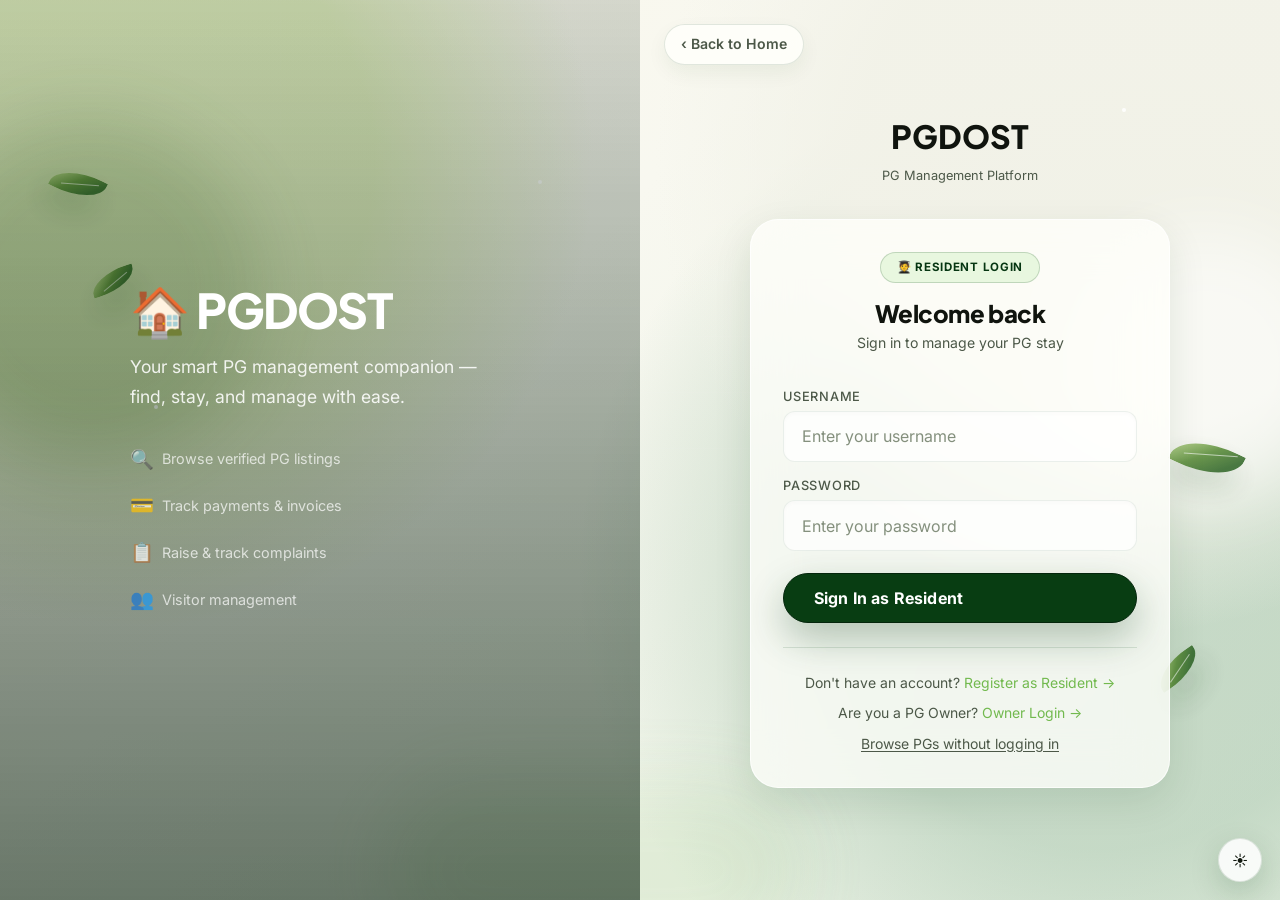
==== commit 4c341bce: "Update frontend pages and styles" ====
--- a/frontend/pages/admin-dashboard.html
+++ b/frontend/pages/admin-dashboard.html
@@ -5,7 +5,18 @@
   <meta name="viewport" content="width=device-width, initial-scale=1.0"/>
   <meta name="robots" content="noindex, nofollow" />
   <title>PGDOST — Admin Dashboard</title>
+  <link rel="stylesheet" href="../css/style.css"/>
   <link rel="stylesheet" href="../css/dashboard.css?v=2"/>
+  <script>
+    (function () {
+      try {
+        var t = localStorage.getItem('pgdost-theme') === 'dark' ? 'dark' : 'light';
+        document.documentElement.classList.add(t + '-mode');
+      } catch (e) {
+        document.documentElement.classList.add('light-mode');
+      }
+    })();
+  </script>
   <style>
     .tab-content { display: none; }
     .tab-content.active { display: block; }
@@ -58,7 +69,7 @@
     .pg-folder-body.open { display: block; }
   </style>
 </head>
-<body class="bg-gradient-mesh">
+<body class="bg-gradient-mesh light-mode">
 <div class="ds-shell">
 
   <!-- Sidebar -->
--- a/frontend/css/style.css
+++ b/frontend/css/style.css
@@ -0,0 +1,2683 @@
+/* ============================================================
+   PGDOST Design System — style.css
+   Sage-green theme, glassmorphism, premium dark mode
+   ============================================================ */
+
+@import url('https://fonts.googleapis.com/css2?family=Inter:wght@300;400;500;600;700;800&family=Plus+Jakarta+Sans:wght@400;500;600;700;800&display=swap');
+
+/* ── CSS Variables ─────────────────────────────────────────── */
+:root {
+  /* Brand Palette — Forest Sage (from image) */
+  --clr-brand-50:  #f7f5ec;
+  --clr-brand-100: #ede8d5;  /* cream tint */
+  --clr-brand-200: #E8DFC0;  /* cream/beige — strip 1 */
+  --clr-brand-300: #8FB878;  /* light sage green — strip 2 */
+  --clr-brand-400: #8FB878;  /* light sage (primary light) */
+  --clr-brand-500: #5A8B4C;  /* medium green — strip 3 (primary) */
+  --clr-brand-600: #4a7340;
+  --clr-brand-700: #3a5c32;
+  --clr-brand-800: #2D5A27;  /* dark forest green — strip 4 */
+  --clr-brand-900: #1e3d1a;
+
+  /* Neutrals (Light Theme) */
+  --clr-bg:        #E8DFC0;  /* Cream beige base (strip 1) */
+  --clr-bg-2:      #f2edd4;  /* Slightly lighter cream */
+  --clr-bg-3:      #dbd5ae;  /* Deeper cream/khaki */
+  --clr-surface:   #faf8f0;  /* Near-white cream cards */
+  --clr-border:    rgba(45,90,39,0.12);
+  --clr-text:      #2D5A27;  /* Dark forest green text */
+  --clr-text-muted: #5A8B4C;
+  --clr-text-faint: #8FB878;
+
+  /* Semantic */
+  --clr-success:   #22c55e;
+  --clr-warning:   #f59e0b;
+  --clr-danger:    #ef4444;
+  --clr-info:      #3b82f6;
+
+  /* Typography */
+  --font-sans:  'Inter', system-ui, sans-serif;
+  --font-head:  'Plus Jakarta Sans', system-ui, sans-serif;
+
+  /* Spacing */
+  --space-xs:  0.25rem;
+  --space-sm:  0.5rem;
+  --space-md:  1rem;
+  --space-lg:  1.5rem;
+  --space-xl:  2rem;
+  --space-2xl: 3rem;
+  --space-3xl: 4.5rem;
+
+  /* Radii */
+  --radius-sm: 6px;
+  --radius-md: 12px;
+  --radius-lg: 18px;
+  --radius-xl: 24px;
+  --radius-full: 999px;
+
+  /* Shadows (Enhanced for better depth) */
+  --shadow-sm:  0 2px 6px rgba(45,90,39,0.08), 0 1px 2px rgba(0,0,0,0.04);
+  --shadow-md:  0 8px 20px rgba(45,90,39,0.12), 0 3px 8px rgba(0,0,0,0.06);
+  --shadow-lg:  0 16px 48px rgba(45,90,39,0.15), 0 6px 16px rgba(0,0,0,0.08);
+  --shadow-xl:  0 24px 72px rgba(45,90,39,0.18), 0 10px 24px rgba(0,0,0,0.1);
+  --shadow-brand: 0 8px 32px rgba(90,139,76,0.35);
+  --shadow-glow: 0 0 40px rgba(90,139,76,0.25);
+
+  /* Transitions */
+  --ease: cubic-bezier(0.4, 0, 0.2, 1);
+  --ease-spring: cubic-bezier(0.34, 1.56, 0.64, 1);
+  --dur-fast: 150ms;
+  --dur-base: 250ms;
+  --dur-slow: 400ms;
+
+  /* Glass */
+  --glass-bg: rgba(232,223,192,0.65);
+  --glass-border: rgba(232,223,192,0.55);
+  --glass-bg-strong: rgba(242,237,212,0.88);
+}
+
+/* ── Animations ────────────────────────────────────────────── */
+@keyframes fadeSlideUp {
+  0% { opacity: 0; transform: translateY(30px) scale(0.95); }
+  100% { opacity: 1; transform: translateY(0) scale(1); }
+}
+@keyframes fadeIn {
+  0% { opacity: 0; }
+  100% { opacity: 1; }
+}
+@keyframes float {
+  0%, 100% { transform: translateY(0) scale(1); }
+  50% { transform: translateY(-15px) scale(1.02); }
+}
+@keyframes pulseGlow {
+  0%, 100% { box-shadow: 0 0 20px rgba(90,139,76,0.15); }
+  50% { box-shadow: 0 0 50px rgba(90,139,76,0.4); }
+}
+@keyframes shimmer {
+  0% { background-position: -200% 0; }
+  100% { background-position: 200% 0; }
+}
+@keyframes gradientShift {
+  0%, 100% { background-position: 0% 50%; }
+  50% { background-position: 100% 50%; }
+}
+@keyframes pulse {
+  0%, 100% { opacity: 0.3; }
+  50% { opacity: 0.6; }
+}
+@keyframes scaleIn {
+  0% { opacity: 0; transform: scale(0.85) perspective(1000px) rotateX(10deg); }
+  100% { opacity: 1; transform: scale(1) perspective(1000px) rotateX(0deg); }
+}
+
+.animate-fade-up { animation: fadeSlideUp 0.8s var(--ease-spring) forwards; opacity: 0; }
+.animate-fade-in { animation: fadeIn 0.6s var(--ease) forwards; opacity: 0; }
+.animate-scale-in { animation: scaleIn 0.7s var(--ease-spring) forwards; opacity: 0; }
+.animate-float { animation: float 6s ease-in-out infinite; }
+
+
+/* ── Reset ─────────────────────────────────────────────────── */
+*, *::before, *::after {
+  box-sizing: border-box;
+  margin: 0;
+  padding: 0;
+}
+html { scroll-behavior: smooth; }
+body {
+  font-family: var(--font-sans);
+  background-color: var(--clr-bg);
+  color: var(--clr-text);
+  line-height: 1.6;
+  min-height: 100vh;
+  -webkit-font-smoothing: antialiased;
+}
+img, video { max-width: 100%; display: block; }
+a { color: inherit; text-decoration: none; }
+button { cursor: pointer; font-family: inherit; border: none; background: none; }
+input, select, textarea { font-family: inherit; font-size: 1rem; }
+ul { list-style: none; }
+
+/* ── Background Gradient ───────────────────────────────────── */
+.bg-gradient-mesh {
+  background:
+    radial-gradient(ellipse at 15% 15%, rgba(143,184,120,0.30) 0%, transparent 50%),
+    radial-gradient(ellipse at 85% 20%, rgba(90,139,76,0.18) 0%, transparent 45%),
+    radial-gradient(ellipse at 50% 80%, rgba(232,223,192,0.45) 0%, transparent 55%),
+    radial-gradient(ellipse at 80% 80%, rgba(45,90,39,0.10) 0%, transparent 40%),
+    var(--clr-bg);
+  min-height: 100vh;
+}
+
+/* ── Typography ───────────────────────────────────────────── */
+h1, h2, h3, h4, h5, h6 { font-family: var(--font-head); font-weight: 700; line-height: 1.2; }
+.text-xs   { font-size: 0.75rem; }
+.text-sm   { font-size: 0.875rem; }
+.text-base { font-size: 1rem; }
+.text-lg   { font-size: 1.125rem; }
+.text-xl   { font-size: 1.25rem; }
+.text-2xl  { font-size: 1.5rem; }
+.text-3xl  { font-size: 2rem; }
+.text-4xl  { font-size: 2.5rem; }
+.text-5xl  { font-size: 3.5rem; }
+.font-medium { font-weight: 500; }
+.font-semibold { font-weight: 600; }
+.font-bold { font-weight: 700; }
+.text-muted { color: var(--clr-text-muted); }
+.text-brand { color: var(--clr-brand-400); }
+.text-brand-light { color: var(--clr-brand-300); }
+.text-success { color: var(--clr-success); }
+.text-warning { color: var(--clr-warning); }
+.text-danger  { color: var(--clr-danger); }
+.text-info    { color: var(--clr-info); }
+
+/* ── Layout ───────────────────────────────────────────────── */
+.container {
+  width: 100%;
+  max-width: 1280px;
+  margin-inline: auto;
+  padding-inline: var(--space-xl);
+}
+.container-sm { max-width: 600px; margin-inline: auto; padding-inline: var(--space-xl); }
+.container-md { max-width: 900px; margin-inline: auto; padding-inline: var(--space-xl); }
+
+/* ── Grid & Flex Utilities ─────────────────────────────────── */
+.flex { display: flex; }
+.flex-col { flex-direction: column; }
+.items-center { align-items: center; }
+.items-start { align-items: flex-start; }
+.justify-center { justify-content: center; }
+.justify-between { justify-content: space-between; }
+.justify-end { justify-content: flex-end; }
+.gap-xs { gap: var(--space-xs); }
+.gap-sm { gap: var(--space-sm); }
+.gap-md { gap: var(--space-md); }
+.gap-lg { gap: var(--space-lg); }
+.gap-xl { gap: var(--space-xl); }
+.flex-wrap { flex-wrap: wrap; }
+.flex-1 { flex: 1; }
+.grid { display: grid; }
+.grid-2 { grid-template-columns: repeat(2, 1fr); }
+.grid-3 { grid-template-columns: repeat(3, 1fr); }
+.grid-4 { grid-template-columns: repeat(4, 1fr); }
+
+/* ── Spacing Utils ─────────────────────────────────────────── */
+.p-sm { padding: var(--space-sm); }
+.p-md { padding: var(--space-md); }
+.p-lg { padding: var(--space-lg); }
+.p-xl { padding: var(--space-xl); }
+.py-sm { padding-block: var(--space-sm); }
+.py-md { padding-block: var(--space-md); }
+.py-lg { padding-block: var(--space-lg); }
+.py-xl { padding-block: var(--space-xl); }
+.py-2xl { padding-block: var(--space-2xl); }
+.py-3xl { padding-block: var(--space-3xl); }
+.px-md { padding-inline: var(--space-md); }
+.px-lg { padding-inline: var(--space-lg); }
+.mt-sm { margin-top: var(--space-sm); }
+.mt-md { margin-top: var(--space-md); }
+.mt-lg { margin-top: var(--space-lg); }
+.mt-xl { margin-top: var(--space-xl); }
+.mb-md { margin-bottom: var(--space-md); }
+.mb-lg { margin-bottom: var(--space-lg); }
+.w-full { width: 100%; }
+.text-center { text-align: center; }
+.hidden { display: none !important; }
+
+/* ── Glass Card ───────────────────────────────────────────── */
+.card {
+  background: var(--glass-bg-strong);
+  border: 1px solid rgba(90,139,76,0.25);
+  border-radius: var(--radius-xl);
+  backdrop-filter: blur(25px);
+  -webkit-backdrop-filter: blur(25px);
+  padding: var(--space-xl);
+  box-shadow: var(--shadow-md), inset 0 1px 0 rgba(255,255,255,0.6);
+  transition: all 0.4s var(--ease-spring);
+  position: relative;
+  overflow: hidden;
+}
+.card::before {
+  content: '';
+  position: absolute;
+  top: 0; left: -100%;
+  width: 50%; height: 100%;
+  background: linear-gradient(to right, rgba(255,255,255,0) 0%, rgba(255,255,255,0.3) 50%, rgba(255,255,255,0) 100%);
+  transform: skewX(-20deg);
+  transition: all 0.7s ease;
+  z-index: 0;
+  pointer-events: none;
+}
+.card:hover::before {
+  left: 200%;
+}
+.card:hover {
+  box-shadow: var(--shadow-xl), var(--shadow-glow), inset 0 1px 0 rgba(255,255,255,0.8);
+  transform: translateY(-6px) scale(1.01);
+  border-color: rgba(90,139,76,0.45);
+}
+.card > * { position: relative; z-index: 1; }
+.card-sm { padding: var(--space-lg); border-radius: var(--radius-md); }
+.card-flat { background: var(--clr-bg-3); border: 1px solid var(--clr-border); }
+
+/* ── Buttons ───────────────────────────────────────────────── */
+.btn {
+  display: inline-flex;
+  align-items: center;
+  gap: var(--space-sm);
+  padding: 0.625rem 1.25rem;
+  border-radius: var(--radius-full);
+  font-size: 0.875rem;
+  font-weight: 600;
+  transition: all var(--dur-base) var(--ease);
+  white-space: nowrap;
+  letter-spacing: 0.01em;
+}
+.btn-primary {
+  background: linear-gradient(135deg, var(--clr-brand-500), var(--clr-brand-600));
+  color: #fff;
+  box-shadow: var(--shadow-brand);
+  position: relative;
+  overflow: hidden;
+  font-weight: 700;
+  border: 1px solid rgba(255,255,255,0.1);
+}
+.btn-primary::before {
+  content: '';
+  position: absolute; inset: 0;
+  background: linear-gradient(135deg, transparent 40%, rgba(255,255,255,0.3) 50%, transparent 60%);
+  background-size: 200% 100%;
+  opacity: 0;
+  transition: opacity var(--dur-base) var(--ease);
+}
+.btn-primary:hover::before { opacity: 1; animation: shimmer 1.2s ease infinite; }
+.btn-primary:hover {
+  background: linear-gradient(135deg, var(--clr-brand-400), var(--clr-brand-500));
+  transform: translateY(-3px) scale(1.02);
+  box-shadow: 0 15px 45px rgba(90,139,76,0.5);
+}
+.btn-primary:active { transform: translateY(0) scale(0.98); box-shadow: var(--shadow-md); }
+.btn-secondary {
+  background: rgba(0,0,0,0.04);
+  color: var(--clr-text);
+  border: 1px solid var(--clr-border);
+}
+.btn-secondary:hover {
+  background: rgba(0,0,0,0.08);
+  border-color: rgba(0,0,0,0.15);
+}
+.btn-danger {
+  background: rgba(248,113,113,0.15);
+  color: var(--clr-danger);
+  border: 1px solid rgba(248,113,113,0.3);
+}
+.btn-danger:hover { background: rgba(248,113,113,0.25); }
+.btn-success {
+  background: rgba(74,222,128,0.15);
+  color: var(--clr-success);
+  border: 1px solid rgba(74,222,128,0.3);
+}
+.btn-success:hover { background: rgba(74,222,128,0.25); }
+.btn-lg { padding: 0.875rem 1.875rem; font-size: 1rem; }
+.btn-sm { padding: 0.375rem 0.875rem; font-size: 0.8rem; }
+.btn:disabled { opacity: 0.5; cursor: not-allowed; transform: none !important; }
+
+/* ── Badges ────────────────────────────────────────────────── */
+.badge {
+  display: inline-flex;
+  align-items: center;
+  padding: 0.2rem 0.65rem;
+  border-radius: var(--radius-full);
+  font-size: 0.7rem;
+  font-weight: 600;
+  letter-spacing: 0.05em;
+  text-transform: uppercase;
+}
+.badge-green  { background: rgba(34,197,94,0.15);  color: var(--clr-success); }
+.badge-yellow { background: rgba(245,158,11,0.15);  color: var(--clr-warning); }
+.badge-red    { background: rgba(239,68,68,0.15); color: var(--clr-danger); }
+.badge-blue   { background: rgba(59,130,246,0.15);  color: var(--clr-info); }
+.badge-brand  { background: rgba(123,138,98,0.15);    color: var(--clr-brand-600); }
+
+/* ── Form Elements ─────────────────────────────────────────── */
+.form-group { display: flex; flex-direction: column; gap: var(--space-xs); }
+.form-label {
+  font-size: 0.8rem;
+  font-weight: 500;
+  color: var(--clr-text-muted);
+  text-transform: uppercase;
+  letter-spacing: 0.06em;
+}
+.form-input, .form-select, .form-textarea {
+  background: rgba(255,255,255,0.85);
+  border: 2px solid rgba(90,139,76,0.15);
+  border-radius: var(--radius-md);
+  color: var(--clr-text);
+  padding: 0.9rem 1.1rem;
+  transition: all 0.3s var(--ease-spring);
+  outline: none;
+  width: 100%;
+  min-height: 48px;
+  font-size: 1rem;
+  box-shadow: inset 0 2px 4px rgba(0,0,0,0.02);
+}
+.form-input:hover, .form-select:hover, .form-textarea:hover {
+  border-color: rgba(90,139,76,0.4);
+  background: #ffffff;
+  box-shadow: inset 0 2px 4px rgba(0,0,0,0.02), 0 4px 12px rgba(90,139,76,0.08);
+  transform: translateY(-1px);
+}
+.form-input:focus, .form-select:focus, .form-textarea:focus {
+  border-color: var(--clr-brand-500);
+  background: #ffffff;
+  box-shadow: inset 0 2px 4px rgba(0,0,0,0.02), 0 0 0 4px rgba(90,139,76,0.2), 0 6px 16px rgba(45,90,39,0.12);
+  transform: translateY(-2px);
+}
+.form-input::placeholder, .form-textarea::placeholder { color: var(--clr-text-faint); }
+.form-select { appearance: none; }
+.form-textarea { resize: vertical; min-height: 100px; }
+.form-error { font-size: 0.8rem; color: var(--clr-danger); margin-top: var(--space-xs); }
+.form-grid { display: grid; grid-template-columns: 1fr 1fr; gap: var(--space-md); }
+
+/* ── Navbar ────────────────────────────────────────────────── */
+.navbar {
+  position: sticky;
+  top: 0;
+  z-index: 100;
+  background: rgba(237,232,213,0.92);
+  backdrop-filter: blur(20px);
+  -webkit-backdrop-filter: blur(20px);
+  border-bottom: 1px solid rgba(90,139,76,0.12);
+  padding: 1rem var(--space-xl);
+  display: flex;
+  align-items: center;
+  justify-content: space-between;
+  gap: var(--space-lg);
+  box-shadow: 0 2px 12px rgba(90,139,76,0.06);
+}
+.navbar-logo {
+  font-family: var(--font-head);
+  font-size: 1.4rem;
+  font-weight: 800;
+  background: linear-gradient(135deg, var(--clr-brand-400), var(--clr-brand-200));
+  -webkit-background-clip: text;
+  -webkit-text-fill-color: transparent;
+  background-clip: text;
+}
+.navbar-logo span { color: var(--clr-text); -webkit-text-fill-color: var(--clr-text); font-weight: 400; font-size: 0.9rem; vertical-align: middle; }
+.navbar-links { display: flex; align-items: center; gap: var(--space-lg); }
+.navbar-link {
+  color: var(--clr-text-muted);
+  font-size: 0.9rem;
+  font-weight: 500;
+  transition: color var(--dur-fast) var(--ease);
+  position: relative;
+}
+.navbar-link::after {
+  content: '';
+  position: absolute;
+  bottom: -4px; left: 0; right: 0;
+  height: 2px;
+  background: var(--clr-brand-400);
+  border-radius: 2px;
+  transform: scaleX(0);
+  transition: transform var(--dur-base) var(--ease);
+}
+.navbar-link:hover { color: var(--clr-text); }
+.navbar-link:hover::after, .navbar-link.active::after { transform: scaleX(1); }
+.navbar-link.active { color: var(--clr-text); }
+
+/* ── Sidebar Dashboard Layout ──────────────────────────────── */
+.dashboard-layout {
+  display: grid;
+  grid-template-columns: 260px 1fr;
+  min-height: 100vh;
+}
+.sidebar {
+  background: linear-gradient(175deg, #1e3d1a 0%, #2D5A27 35%, #3a6830 70%, #4a7340 100%);
+  border-right: 1px solid rgba(45,90,39,0.3);
+  display: flex;
+  flex-direction: column;
+  padding: var(--space-xl) 0;
+  position: sticky;
+  top: 0;
+  height: 100vh;
+  overflow-y: auto;
+}
+.sidebar-logo {
+  padding: 0 var(--space-lg) var(--space-xl);
+  border-bottom: 1px solid rgba(255,255,255,0.1);
+  margin-bottom: var(--space-lg);
+  font-family: var(--font-head);
+  font-size: 1.3rem;
+  font-weight: 800;
+  background: linear-gradient(135deg, #E8DFC0, #8FB878);
+  -webkit-background-clip: text;
+  -webkit-text-fill-color: transparent;
+  background-clip: text;
+}
+.sidebar-nav { flex: 1; padding: 0 var(--space-md); display: flex; flex-direction: column; gap: var(--space-xs); }
+.sidebar-item {
+  display: flex;
+  align-items: center;
+  gap: var(--space-md);
+  padding: 0.75rem var(--space-md);
+  border-radius: var(--radius-md);
+  color: rgba(255,255,255,0.65);
+  font-size: 0.9rem;
+  font-weight: 500;
+  transition: all var(--dur-fast) var(--ease);
+  cursor: pointer;
+}
+.sidebar-item:hover { background: rgba(255,255,255,0.08); color: rgba(255,255,255,0.9); }
+.sidebar-item.active { background: rgba(143,184,120,0.22); color: #fff; font-weight: 600; border: 1px solid rgba(143,184,120,0.25); }
+.sidebar-item .icon { font-size: 1.1rem; width: 20px; text-align: center; }
+.sidebar-section-label {
+  font-size: 0.68rem;
+  font-weight: 700;
+  letter-spacing: 0.12em;
+  text-transform: uppercase;
+  color: rgba(255,255,255,0.35);
+  padding: var(--space-md) var(--space-md) var(--space-xs);
+}
+.sidebar-user {
+  padding: var(--space-md) var(--space-lg);
+  border-top: 1px solid rgba(255,255,255,0.1);
+  display: flex;
+  align-items: center;
+  gap: var(--space-sm);
+}
+.sidebar-avatar {
+  width: 36px; height: 36px;
+  border-radius: var(--radius-full);
+  background: linear-gradient(135deg, var(--clr-brand-500), var(--clr-brand-300));
+  display: flex; align-items: center; justify-content: center;
+  font-weight: 700; font-size: 0.9rem; color: #fff; flex-shrink: 0;
+}
+.dashboard-main { background: var(--clr-bg); overflow-y: auto; }
+.dashboard-content { padding: var(--space-2xl); }
+
+/* ── Stats Cards ───────────────────────────────────────────── */
+.stats-grid { display: grid; grid-template-columns: repeat(auto-fit, minmax(220px, 1fr)); gap: 1.5rem; }
+.stat-card {
+  background: var(--glass-bg-strong);
+  border: 1px solid rgba(90,139,76,0.18);
+  border-radius: var(--radius-lg);
+  padding: 1.5rem;
+  display: flex;
+  align-items: center;
+  gap: var(--space-md);
+  backdrop-filter: blur(16px);
+  transition: all var(--dur-base) var(--ease-spring);
+  box-shadow: var(--shadow-md);
+}
+.stat-card:hover { 
+  transform: translateY(-5px);
+  box-shadow: var(--shadow-lg), var(--shadow-glow);
+  border-color: rgba(90,139,76,0.3);
+}
+.stat-icon {
+  width: 56px; height: 56px;
+  border-radius: var(--radius-md);
+  display: flex; align-items: center; justify-content: center;
+  font-size: 1.6rem; flex-shrink: 0;
+  background: rgba(90,139,76,0.12);
+}
+.stat-icon-brand { background: rgba(123,138,98,0.2); }
+.stat-icon-blue  { background: rgba(59,130,246,0.15); }
+.stat-icon-warn  { background: rgba(245,158,11,0.15); }
+.stat-icon-red   { background: rgba(239,68,68,0.15); }
+.stat-value { font-family: var(--font-head); font-size: 2rem; font-weight: 800; line-height: 1; }
+.stat-label { font-size: 0.8rem; color: var(--clr-text-muted); margin-top: 4px; }
+
+/* ── Table ─────────────────────────────────────────────────── */
+.table-wrapper { overflow-x: auto; border-radius: var(--radius-lg); border: 1px solid var(--clr-border); }
+.table {
+  width: 100%;
+  border-collapse: collapse;
+  font-size: 0.875rem;
+}
+.table thead { background: var(--clr-bg-3); }
+.table th {
+  padding: 0.875rem 1rem;
+  text-align: left;
+  font-weight: 600;
+  font-size: 0.75rem;
+  text-transform: uppercase;
+  letter-spacing: 0.06em;
+  color: var(--clr-text-muted);
+  white-space: nowrap;
+}
+.table td { padding: 0.875rem 1rem; border-bottom: 1px solid var(--clr-border); vertical-align: middle; }
+.table tbody tr:last-child td { border-bottom: none; }
+.table tbody tr { transition: background var(--dur-fast) var(--ease); }
+.table tbody tr:hover { background: rgba(0,0,0,0.03); }
+
+/* ── Modal ─────────────────────────────────────────────────── */
+.modal-overlay {
+  position: fixed; inset: 0; z-index: 200;
+  background: rgba(45,51,36,0.45);
+  backdrop-filter: blur(8px);
+  -webkit-backdrop-filter: blur(8px);
+  display: flex; align-items: center; justify-content: center;
+  padding: var(--space-lg);
+  opacity: 0; pointer-events: none;
+  transition: opacity var(--dur-base) var(--ease);
+}
+.modal-overlay.open { opacity: 1; pointer-events: all; }
+.modal {
+  background: var(--clr-bg-2);
+  border: 1px solid rgba(255,255,255,0.6);
+  border-radius: var(--radius-xl);
+  padding: var(--space-xl);
+  width: 100%;
+  max-width: 520px;
+  max-height: 90vh;
+  overflow-y: auto;
+  transform: scale(0.9) translateY(20px);
+  transition: transform var(--dur-slow) var(--ease-spring);
+  position: relative;
+  box-shadow: var(--shadow-xl);
+}
+.modal-overlay.open .modal { transform: scale(1) translateY(0); }
+.modal-header { display: flex; align-items: center; justify-content: space-between; margin-bottom: var(--space-lg); }
+.modal-title { font-family: var(--font-head); font-size: 1.2rem; font-weight: 700; }
+.modal-close { color: var(--clr-text-muted); font-size: 1.2rem; padding: var(--space-xs); border-radius: var(--radius-sm); transition: all var(--dur-fast) var(--ease); }
+.modal-close:hover { background: rgba(0,0,0,0.08); color: var(--clr-text); }
+
+/* ── Toast ─────────────────────────────────────────────────── */
+#toast-container {
+  position: fixed;
+  bottom: 1.5rem; right: 1.5rem;
+  z-index: 300;
+  display: flex; flex-direction: column; gap: var(--space-sm);
+}
+.toast {
+  background: var(--clr-bg-2);
+  border: 1px solid var(--clr-border);
+  border-radius: var(--radius-md);
+  padding: 0.875rem 1.25rem;
+  display: flex;
+  align-items: center;
+  gap: var(--space-sm);
+  min-width: 280px;
+  max-width: 380px;
+  box-shadow: var(--shadow-lg);
+  animation: slideInRight var(--dur-base) var(--ease) forwards;
+  font-size: 0.875rem;
+}
+.toast.toast-success { border-left: 3px solid var(--clr-success); }
+.toast.toast-error   { border-left: 3px solid var(--clr-danger); }
+.toast.toast-info    { border-left: 3px solid var(--clr-info); }
+.toast.toast-warning { border-left: 3px solid var(--clr-warning); }
+@keyframes slideInRight {
+  from { transform: translateX(100%); opacity: 0; }
+  to   { transform: translateX(0); opacity: 1; }
+}
+@keyframes slideOutRight {
+  from { transform: translateX(0); opacity: 1; }
+  to   { transform: translateX(100%); opacity: 0; }
+}
+.toast.removing { animation: slideOutRight var(--dur-fast) var(--ease) forwards; }
+
+/* ── Amenities / Tags ──────────────────────────────────────── */
+.tag {
+  display: inline-flex;
+  align-items: center;
+  gap: 4px;
+  padding: 3px 10px;
+  background: rgba(0,0,0,0.04);
+  border: 1px solid var(--clr-border);
+  border-radius: var(--radius-full);
+  font-size: 0.75rem;
+  color: var(--clr-text-muted);
+}
+.tag-active { background: rgba(123,138,98,0.15); border-color: rgba(123,138,98,0.3); color: var(--clr-brand-600); }
+
+/* ── Divider ───────────────────────────────────────────────── */
+.divider { height: 1px; background: var(--clr-border); margin: var(--space-lg) 0; }
+
+/* ── Empty State ───────────────────────────────────────────── */
+.empty-state {
+  text-align: center;
+  padding: var(--space-3xl) var(--space-xl);
+  color: var(--clr-text-muted);
+}
+.empty-state-icon { font-size: 3rem; margin-bottom: var(--space-md); }
+.empty-state h3   { font-size: 1.1rem; color: var(--clr-text); margin-bottom: var(--space-sm); }
+
+/* ── Loading Spinner ───────────────────────────────────────── */
+.spinner {
+  width: 24px; height: 24px;
+  border: 3px solid var(--clr-border);
+  border-top-color: var(--clr-brand-400);
+  border-radius: 50%;
+  animation: spin 0.7s linear infinite;
+}
+@keyframes spin { to { transform: rotate(360deg); } }
+.loading-overlay {
+  position: absolute; inset: 0;
+  display: flex; align-items: center; justify-content: center;
+  background: rgba(232,223,192,0.75);
+  border-radius: inherit;
+  z-index: 10;
+}
+
+/* ── Hero Section ──────────────────────────────────────────── */
+.hero {
+  padding: var(--space-3xl) 0;
+  text-align: center;
+  position: relative;
+  overflow: hidden;
+}
+.hero::before {
+  content: '';
+  position: absolute;
+  width: 600px; height: 600px;
+  border-radius: 50%;
+  background: radial-gradient(circle, rgba(90,139,76,0.22) 0%, transparent 70%);
+  top: -200px; left: 50%;
+  transform: translateX(-50%);
+  pointer-events: none;
+}
+.hero-title {
+  font-size: clamp(2.5rem, 6vw, 4.5rem);
+  font-weight: 800;
+  line-height: 1.1;
+  margin-bottom: var(--space-lg);
+}
+.hero-title .highlight {
+  background: linear-gradient(135deg, #2D5A27, #5A8B4C, #8FB878);
+  -webkit-background-clip: text;
+  -webkit-text-fill-color: transparent;
+  background-clip: text;
+}
+.hero-subtitle {
+  font-size: 1.1rem;
+  color: var(--clr-text-muted);
+  max-width: 560px;
+  margin: 0 auto var(--space-xl);
+  line-height: 1.7;
+}
+
+/* ── Property Card ─────────────────────────────────────────── */
+.property-card {
+  background: var(--glass-bg-strong);
+  border: 1px solid var(--glass-border);
+  border-radius: var(--radius-xl);
+  overflow: hidden;
+  transition: all var(--dur-slow) var(--ease-spring);
+  backdrop-filter: blur(16px);
+  display: flex;
+  flex-direction: column;
+  cursor: pointer;
+  box-shadow: var(--shadow-sm);
+}
+.property-card:hover { transform: translateY(-6px) scale(1.01); box-shadow: var(--shadow-xl), var(--shadow-glow); border-color: rgba(90,139,76,0.35); }
+.property-card-image {
+  height: 210px;
+  background: linear-gradient(135deg, var(--clr-bg-3), var(--clr-surface));
+  position: relative;
+  overflow: hidden;
+}
+.property-card-image::after {
+  content: '';
+  position: absolute; inset: 0;
+  background: linear-gradient(to top, rgba(0,0,0,0.25), transparent 60%);
+  pointer-events: none;
+}
+.property-card-image[style*="background-image"] {
+  transition: transform var(--dur-slow) var(--ease);
+}
+.property-card:hover .property-card-image[style*="background-image"] {
+  transform: scale(1.05);
+}
+.property-card-body { padding: var(--space-lg); flex: 1; display: flex; flex-direction: column; }
+.property-card-title { font-size: 1.25rem; font-weight: 700; margin-bottom: var(--space-xs); color: var(--clr-text); }
+.property-card-location { font-size: 0.85rem; color: var(--clr-text-muted); margin-bottom: var(--space-md); display: flex; align-items: center; gap: 4px; }
+.property-card-rent { font-size: 1.8rem; font-weight: 800; color: #5A8B4C; display: flex; align-items: baseline; gap: 4px; }
+.property-card-rent span { font-size: 0.9rem; font-weight: 500; color: var(--clr-text-muted); }
+.property-card-amenities { display: flex; flex-wrap: wrap; gap: var(--space-sm); margin-top: auto; padding-top: var(--space-md); border-top: 1px solid var(--clr-border); }
+
+/* ── Section Header ────────────────────────────────────────── */
+.section-header { display: flex; align-items: center; justify-content: space-between; margin-bottom: var(--space-xl); }
+.section-title { font-size: 1.5rem; font-weight: 700; }
+.section-subtitle { color: var(--clr-text-muted); font-size: 0.9rem; margin-top: var(--space-xs); }
+
+/* ── Timeline / Status Steps ───────────────────────────────── */
+.timeline { display: flex; flex-direction: column; gap: 0; }
+.timeline-item { display: flex; gap: var(--space-md); position: relative; }
+.timeline-item:not(:last-child) .timeline-dot::after {
+  content: '';
+  position: absolute;
+  left: 50%; top: 100%;
+  transform: translateX(-50%);
+  width: 2px; height: var(--space-lg);
+  background: var(--clr-border);
+}
+.timeline-dot {
+  width: 32px; height: 32px;
+  border-radius: 50%;
+  display: flex; align-items: center; justify-content: center;
+  font-size: 0.8rem; font-weight: 700; flex-shrink: 0;
+  position: relative;
+}
+.timeline-dot-active { background: var(--clr-brand-500); color: #fff; box-shadow: var(--shadow-brand); }
+.timeline-dot-done { background: rgba(74,222,128,0.2); color: var(--clr-success); border: 2px solid var(--clr-success); }
+.timeline-dot-pending { background: var(--clr-bg-3); color: var(--clr-text-faint); border: 2px solid var(--clr-border); }
+.timeline-body { padding-bottom: var(--space-lg); flex: 1; }
+.timeline-title { font-weight: 600; font-size: 0.9rem; }
+.timeline-desc { font-size: 0.8rem; color: var(--clr-text-muted); margin-top: 2px; }
+
+/* ── Search Bar ────────────────────────────────────────────── */
+.search-bar {
+  display: flex;
+  align-items: center;
+  background: rgba(255,255,255,0.05);
+  border: 1px solid var(--clr-border);
+  border-radius: var(--radius-full);
+  padding: 0.75rem 1.25rem;
+  gap: var(--space-sm);
+  transition: all var(--dur-base) var(--ease);
+  max-width: 560px;
+  width: 100%;
+}
+.search-bar:focus-within { border-color: var(--clr-brand-400); box-shadow: 0 0 0 3px rgba(61,132,64,0.15); }
+.search-bar input {
+  background: none;
+  border: none;
+  outline: none;
+  color: var(--clr-text);
+  flex: 1;
+  font-size: 0.95rem;
+}
+.search-bar input::placeholder { color: var(--clr-text-faint); }
+
+/* ── Responsive ────────────────────────────────────────────── */
+@media (max-width: 1024px) {
+  .dashboard-layout { grid-template-columns: 1fr; }
+  .sidebar { display: none; }
+  .grid-4 { grid-template-columns: repeat(2, 1fr); }
+  .grid-3 { grid-template-columns: repeat(2, 1fr); }
+}
+@media (max-width: 768px) {
+  .container { padding-inline: var(--space-md); }
+  .form-grid { grid-template-columns: 1fr; }
+  .grid-2 { grid-template-columns: 1fr; }
+  .grid-3 { grid-template-columns: 1fr; }
+  .hero-title { font-size: 2rem; }
+  .stats-grid { grid-template-columns: 1fr 1fr; }
+  .dashboard-content { padding: var(--space-lg); }
+}
+@media (max-width: 480px) {
+  .stats-grid { grid-template-columns: 1fr; }
+  .navbar { padding: 0.875rem var(--space-md); }
+}
+
+/* ── Back to Home Link ─────────────────────────────────────── */
+.back-to-home {
+  position: absolute;
+  top: 1.5rem;
+  left: 1.5rem;
+  display: inline-flex;
+  align-items: center;
+  gap: 0.5rem;
+  color: var(--clr-text-muted);
+  text-decoration: none;
+  font-weight: 600;
+  font-size: 0.88rem;
+  z-index: 1000;
+  background: var(--glass-bg);
+  backdrop-filter: blur(12px);
+  -webkit-backdrop-filter: blur(12px);
+  padding: 0.5rem 1rem;
+  border-radius: var(--radius-full);
+  border: 1px solid var(--glass-border);
+  transition: all var(--dur-base) var(--ease);
+  box-shadow: var(--shadow-sm);
+}
+.back-to-home:hover {
+  color: var(--clr-brand-600);
+  transform: translateX(-3px);
+  box-shadow: var(--shadow-md);
+  border-color: rgba(123,138,98,0.3);
+}
+
+/* ── Scroll Reveal ──────��──────────────────────────────────── */
+.reveal {
+  opacity: 0;
+  transform: translateY(30px);
+  transition: opacity 0.7s var(--ease), transform 0.7s var(--ease);
+}
+.reveal.visible {
+  opacity: 1;
+  transform: translateY(0);
+}
+.reveal-delay-1 { transition-delay: 0.1s; }
+.reveal-delay-2 { transition-delay: 0.2s; }
+.reveal-delay-3 { transition-delay: 0.3s; }
+.reveal-delay-4 { transition-delay: 0.4s; }
+.reveal-delay-5 { transition-delay: 0.5s; }
+
+/* ── Decorative Floating Orbs ──────────────────────────────── */
+.deco-orb {
+  position: absolute;
+  border-radius: 50%;
+  pointer-events: none;
+  filter: blur(60px);
+  opacity: 0.4;
+  z-index: 0;
+}
+.deco-orb-1 {
+  width: 300px; height: 300px;
+  background: rgba(143,184,120,0.45);
+  top: -100px; right: -80px;
+  animation: float 8s ease-in-out infinite;
+}
+.deco-orb-2 {
+  width: 200px; height: 200px;
+  background: rgba(90,139,76,0.35);
+  bottom: -60px; left: -60px;
+  animation: float 10s ease-in-out infinite reverse;
+}
+.deco-orb-3 {
+  width: 250px; height: 250px;
+  background: rgba(232,223,192,0.50);
+  top: 40%; left: 50%;
+  transform: translateX(-50%);
+  animation: float 12s ease-in-out infinite;
+}
+
+/* ── Gradient Text ─────────────────────────────────────────── */
+.gradient-text {
+  background: linear-gradient(135deg, #2D5A27, #5A8B4C, #8FB878, #E8DFC0);
+  -webkit-background-clip: text;
+  -webkit-text-fill-color: transparent;
+  background-clip: text;
+}
+
+/* ── Section Divider ───────────────────────────────────────── */
+.section-divider {
+  width: 60px;
+  height: 4px;
+  border-radius: 2px;
+  background: linear-gradient(90deg, var(--clr-brand-400), var(--clr-brand-200));
+  margin: 0 auto var(--space-lg);
+}
+
+/* ── Max Width Utilities ───────────────────────────────────── */
+.max-w-2xl { max-width: 42rem; }
+.max-w-3xl { max-width: 48rem; }
+.max-w-4xl { max-width: 56rem; }
+.mx-auto { margin-inline: auto; }
+.mb-xl { margin-bottom: var(--space-xl); }
+.mb-2xl { margin-bottom: var(--space-2xl); }
+.relative { position: relative; }
+.overflow-hidden { overflow: hidden; }
+
+/* ── Global Layout Utilities ── */
+.flex { display: flex; }
+.flex-col { flex-direction: column; }
+.flex-1 { flex: 1; }
+.flex-wrap { flex-wrap: wrap; }
+.items-center { align-items: center; }
+.justify-center { justify-content: center; }
+.justify-between { justify-content: space-between; }
+.gap-xs { gap: 0.25rem; }
+.gap-sm { gap: 0.5rem; }
+.gap-md { gap: 0.875rem; }
+.gap-lg { gap: 1.25rem; }
+.gap-xl { gap: 2rem; }
+.grid { display: grid; }
+.grid-2 { grid-template-columns: repeat(2, 1fr); }
+.grid-3 { grid-template-columns: repeat(3, 1fr); }
+.w-full { width: 100%; }
+.h-full { height: 100%; }
+.text-center { text-align: center; }
+.text-left { text-align: left; }
+.text-right { text-align: right; }
+.hidden { display: none !important; }
+
+/* ============================================================
+   Premium PG Discovery Theme Override
+   Keeps existing components and JS hooks, updates the visual skin.
+   ============================================================ */
+
+:root {
+  --clr-brand-50: #f8fbf3;
+  --clr-brand-100: #edf7e4;
+  --clr-brand-200: #cce8bd;
+  --clr-brand-300: #aee39a;
+  --clr-brand-400: #69a653;
+  --clr-brand-500: #0d4b18;
+  --clr-brand-600: #083d12;
+  --clr-brand-700: #062f0f;
+  --clr-brand-800: #04250c;
+  --clr-brand-900: #021a08;
+  --clr-bg: #f7f8f1;
+  --clr-bg-2: #eef8e7;
+  --clr-bg-3: #e1ecd8;
+  --clr-surface: #fffffb;
+  --clr-border: rgba(8, 61, 18, 0.12);
+  --clr-text: #082f12;
+  --clr-text-muted: #536150;
+  --clr-text-faint: #87937f;
+  --glass-bg: rgba(255, 255, 251, 0.78);
+  --glass-bg-strong: rgba(255, 255, 251, 0.94);
+  --glass-border: rgba(8, 61, 18, 0.10);
+  --shadow-sm: 0 8px 20px rgba(8, 61, 18, 0.06);
+  --shadow-md: 0 14px 38px rgba(8, 61, 18, 0.10);
+  --shadow-lg: 0 24px 58px rgba(8, 61, 18, 0.14);
+  --shadow-xl: 0 34px 86px rgba(8, 61, 18, 0.18);
+  --shadow-brand: 0 12px 28px rgba(8, 61, 18, 0.26);
+}
+
+body,
+.bg-gradient-mesh {
+  background: linear-gradient(180deg, #f9faf5 0%, #eef8e7 25%, #f7f8f1 52%, #f9faf5 100%) !important;
+  color: var(--clr-text);
+}
+
+.deco-orb,
+.hero-decoration {
+  display: none !important;
+}
+
+.landing-nav {
+  top: 0 !important;
+  width: 100% !important;
+  max-width: none !important;
+  border-radius: 0 !important;
+  border: 0 !important;
+  border-bottom: 1px solid rgba(8, 61, 18, 0.08) !important;
+  background: rgba(255, 255, 251, 0.88) !important;
+  box-shadow: none !important;
+  padding: 1.05rem clamp(1rem, 4vw, 2rem) !important;
+}
+
+.nav-logo,
+.footer-brand-text,
+.gradient-text {
+  background: none !important;
+  -webkit-text-fill-color: currentColor !important;
+  color: var(--clr-text) !important;
+}
+
+.nav-logo {
+  font-size: 1rem !important;
+  letter-spacing: -0.01em !important;
+}
+
+.nav-text-link {
+  color: #2b3528 !important;
+  font-size: 0.76rem !important;
+  padding: 0.35rem 0.55rem !important;
+  background: transparent !important;
+}
+
+.nav-text-link::after {
+  background: var(--clr-brand-500) !important;
+}
+
+.landing-nav .btn {
+  padding: 0.48rem 0.85rem !important;
+  font-size: 0.72rem !important;
+}
+
+.mobile-nav-panel {
+  background: #fffffb !important;
+  border-left-color: rgba(8, 61, 18, 0.12) !important;
+}
+
+.hero {
+  min-height: 760px !important;
+  display: grid !important;
+  grid-template-columns: minmax(280px, 0.9fr) minmax(320px, 1fr) !important;
+  align-items: center !important;
+  gap: clamp(2rem, 7vw, 6rem) !important;
+  max-width: 1240px !important;
+  margin: 0 auto !important;
+  padding: 7rem clamp(1rem, 3vw, 2rem) 5rem !important;
+  text-align: left !important;
+  background: transparent !important;
+}
+
+.hero::before {
+  display: none !important;
+}
+
+.hero-badge,
+.hero-logo,
+.hero-tagline,
+.search-container {
+  grid-column: 1 !important;
+  justify-self: start !important;
+}
+
+.hero-badge {
+  margin: 0 0 1rem !important;
+  border: 1px solid rgba(8, 61, 18, 0.12) !important;
+  background: #fffffb !important;
+  color: var(--clr-brand-500) !important;
+  box-shadow: var(--shadow-sm) !important;
+  font-size: 0.68rem !important;
+}
+
+.hero-logo {
+  max-width: 650px !important;
+  font-size: clamp(2.45rem, 5.2vw, 4.4rem) !important;
+  line-height: 1.06 !important;
+  letter-spacing: -0.035em !important;
+  color: var(--clr-brand-700) !important;
+  background: none !important;
+  -webkit-text-fill-color: currentColor !important;
+  margin-bottom: 1rem !important;
+}
+
+.hero-tagline {
+  max-width: 540px !important;
+  color: #536150 !important;
+  font-size: clamp(0.95rem, 1.35vw, 1.05rem) !important;
+  line-height: 1.78 !important;
+  margin-bottom: 1.7rem !important;
+}
+
+.search-container {
+  width: min(100%, 680px) !important;
+  border-radius: 26px !important;
+  padding: 0.8rem !important;
+  background: rgba(255, 255, 251, 0.96) !important;
+  border: 1px solid rgba(8, 61, 18, 0.08) !important;
+  box-shadow: 0 18px 42px rgba(8, 61, 18, 0.16) !important;
+}
+
+.search-bar-enhanced {
+  min-height: 48px !important;
+  margin-bottom: 0.65rem !important;
+  padding: 0.55rem 1rem !important;
+  border: 0 !important;
+  border-radius: 999px !important;
+  background: #f8faf4 !important;
+}
+
+.filters-row {
+  margin-bottom: 0.65rem !important;
+}
+
+.filter-pill,
+.amenity-toggle {
+  min-height: 36px !important;
+  border-radius: 999px !important;
+  border: 1px solid rgba(8, 61, 18, 0.10) !important;
+  background: #fffffb !important;
+  color: #536150 !important;
+  box-shadow: none !important;
+}
+
+.amenity-toggle:has(input:checked),
+.amenity-toggle.checked {
+  background: #e7f7df !important;
+  border-color: rgba(8, 61, 18, 0.24) !important;
+  color: var(--clr-brand-600) !important;
+}
+
+.search-container .text-center {
+  text-align: right !important;
+}
+
+.btn-primary {
+  background: #083d12 !important;
+  border: 1px solid #04250c !important;
+  color: #fff !important;
+  box-shadow: var(--shadow-brand) !important;
+}
+
+.btn-primary:hover {
+  background: #0d4b18 !important;
+  transform: translateY(-2px) !important;
+}
+
+.btn-secondary {
+  background: #fffffb !important;
+  color: var(--clr-brand-700) !important;
+  border: 1px solid rgba(8, 61, 18, 0.16) !important;
+}
+
+.hero-visual {
+  grid-column: 2 !important;
+  grid-row: 1 / span 5 !important;
+  position: relative !important;
+  min-height: 520px !important;
+  display: flex !important;
+  align-items: center !important;
+  justify-content: center !important;
+}
+
+.hero-slider {
+  width: min(100%, 560px);
+  aspect-ratio: 0.92;
+  border-radius: 46px;
+  background: transparent;
+  position: relative;
+  perspective: 1200px;
+}
+
+.hero-slide {
+  position: absolute;
+  inset: 0 1.4rem 1.2rem 0;
+  opacity: 0;
+  transform: translate3d(46px, 16px, -90px) rotateY(-9deg) scale(0.9);
+  transform-origin: center;
+  border: 14px solid rgba(255, 255, 251, 0.92);
+  border-radius: 44px;
+  box-shadow: 0 26px 70px rgba(8, 61, 18, 0.22);
+  background-position: center;
+  background-size: cover;
+  cursor: pointer;
+  overflow: hidden;
+  pointer-events: none;
+  transition:
+    opacity 650ms var(--ease),
+    transform 750ms cubic-bezier(0.22, 1, 0.36, 1),
+    filter 650ms var(--ease),
+    box-shadow 650ms var(--ease);
+  filter: saturate(0.9) brightness(0.88);
+  padding: 0;
+  text-align: left;
+}
+
+.hero-slide::after {
+  content: "";
+  position: absolute;
+  inset: 0;
+  background: linear-gradient(180deg, rgba(2, 26, 8, 0.02), rgba(2, 26, 8, 0.18));
+}
+
+.hero-slide.active {
+  z-index: 4;
+  opacity: 1;
+  pointer-events: auto;
+  transform: translate3d(0, 0, 0) rotateY(0deg) scale(1);
+  filter: saturate(1.02) brightness(1);
+}
+
+.hero-slide.prev,
+.hero-slide.next {
+  opacity: 0.42;
+}
+
+.hero-slide.prev {
+  z-index: 2;
+  transform: translate3d(-34px, 24px, -150px) rotateY(10deg) rotateZ(-2deg) scale(0.88);
+}
+
+.hero-slide.next {
+  z-index: 3;
+  transform: translate3d(42px, 34px, -120px) rotateY(-11deg) rotateZ(2deg) scale(0.9);
+}
+
+.hero-slide.active:hover {
+  transform: translate3d(0, -8px, 0) rotateY(0deg) scale(1.01);
+  box-shadow: 0 34px 84px rgba(8, 61, 18, 0.28);
+}
+
+.hero-slide-1 {
+  background-image: url("https://images.unsplash.com/photo-1522708323590-d24dbb6b0267?auto=format&fit=crop&w=1000&q=90");
+}
+
+.hero-slide-2 {
+  background-image: url("https://images.unsplash.com/photo-1600607687920-4e2a09cf159d?auto=format&fit=crop&w=1000&q=90");
+}
+
+.hero-slide-3 {
+  background-image: url("https://images.unsplash.com/photo-1600210492486-724fe5c67fb0?auto=format&fit=crop&w=1000&q=90");
+}
+
+.hero-slide-4 {
+  background-image: url("https://images.unsplash.com/photo-1600607687939-ce8a6c25118c?auto=format&fit=crop&w=1000&q=90");
+}
+
+.hero-rating-card {
+  position: absolute;
+  left: 1rem;
+  bottom: 4.2rem;
+  z-index: 2;
+  width: 190px;
+  border-radius: 18px;
+  background: rgba(255, 255, 251, 0.92);
+  border: 1px solid rgba(8, 61, 18, 0.10);
+  box-shadow: var(--shadow-md);
+  padding: 1rem 1.05rem;
+  color: var(--clr-text);
+}
+
+.hero-rating-card::before {
+  content: "*";
+  display: inline-flex;
+  width: 24px;
+  height: 24px;
+  align-items: center;
+  justify-content: center;
+  margin-right: 0.35rem;
+  border-radius: 50%;
+  background: #edf7e4;
+  color: var(--clr-brand-600);
+}
+
+.hero-rating-card strong {
+  font-size: 0.86rem;
+}
+
+.hero-rating-card span {
+  display: block;
+  margin-top: 0.45rem;
+  color: var(--clr-text-muted);
+  font-size: 0.78rem;
+  line-height: 1.45;
+}
+
+.hero-slide-dots {
+  position: absolute;
+  z-index: 3;
+  right: 1.4rem;
+  bottom: 1.35rem;
+  display: flex;
+  gap: 0.45rem;
+}
+
+.hero-slide-dots span {
+  width: 8px;
+  height: 8px;
+  border-radius: 999px;
+  background: rgba(255, 255, 251, 0.55);
+  transition: width 260ms var(--ease), background 260ms var(--ease);
+}
+
+.hero-slide-dots span.active {
+  width: 26px;
+  background: #fffffb;
+}
+
+.stats-strip {
+  background: #f9faf5 !important;
+  border: 0 !important;
+  padding: 2.35rem 1rem !important;
+}
+
+.stats-inner {
+  max-width: 880px !important;
+  padding: 1.15rem !important;
+  border-radius: 24px !important;
+  background: #fffffb !important;
+  border: 1px solid rgba(8, 61, 18, 0.08) !important;
+  box-shadow: var(--shadow-sm) !important;
+}
+
+.stat-item-num {
+  color: var(--clr-brand-600) !important;
+}
+
+#explore-section {
+  max-width: 1220px !important;
+  padding-top: 4.5rem !important;
+  padding-bottom: 5rem !important;
+}
+
+.section-header {
+  align-items: end !important;
+  margin-bottom: 1.5rem !important;
+}
+
+.section-title,
+.features-title {
+  color: #11180f !important;
+  letter-spacing: -0.02em !important;
+}
+
+.section-subtitle,
+.features-subtitle {
+  color: #66715f !important;
+}
+
+.properties-grid {
+  grid-template-columns: repeat(auto-fill, minmax(300px, 1fr)) !important;
+  gap: 2rem !important;
+}
+
+.see-more-wrap {
+  display: flex;
+  justify-content: center;
+  padding-top: 2rem;
+}
+
+.see-more-btn {
+  min-width: 180px;
+}
+
+.property-card {
+  border-radius: 30px !important;
+  border: 0 !important;
+  background: #fffffb !important;
+  box-shadow: none !important;
+  overflow: hidden !important;
+}
+
+.property-card:hover {
+  transform: translateY(-5px) !important;
+  box-shadow: 0 22px 54px rgba(8, 61, 18, 0.12) !important;
+}
+
+.property-card-image {
+  height: 250px !important;
+  border-radius: 28px 28px 0 0 !important;
+}
+
+.property-card-image::after {
+  background: linear-gradient(to top, rgba(2, 26, 8, 0.36), rgba(2, 26, 8, 0.02) 62%) !important;
+}
+
+.property-card-body {
+  padding: 1.35rem 1.45rem 1.5rem !important;
+}
+
+.property-card-title {
+  font-size: 1.06rem !important;
+  color: #11180f !important;
+}
+
+.property-card-location,
+.property-card-rent span {
+  color: #6d7767 !important;
+}
+
+.property-card-rent {
+  color: #11180f !important;
+  font-size: 1.45rem !important;
+}
+
+.property-card-amenities,
+.amenity-chip {
+  border-color: rgba(8, 61, 18, 0.08) !important;
+}
+
+.property-detail-gallery {
+  display: grid;
+  gap: 0.85rem;
+  margin-bottom: 1rem;
+}
+
+.property-detail-main-image {
+  width: 100%;
+  height: min(52vh, 430px);
+  min-height: 280px;
+  object-fit: cover;
+  border-radius: 24px;
+  border: 1px solid rgba(8, 61, 18, 0.08);
+  box-shadow: 0 18px 42px rgba(8, 61, 18, 0.12);
+  background: #eef8e7;
+}
+
+.property-detail-thumbs {
+  display: grid;
+  grid-template-columns: repeat(3, 1fr);
+  gap: 0.7rem;
+}
+
+.property-detail-thumb {
+  height: 92px;
+  border-radius: 16px;
+  overflow: hidden;
+  border: 2px solid transparent;
+  background: #eef8e7;
+  padding: 0;
+  box-shadow: none;
+  transition: transform 180ms var(--ease), border-color 180ms var(--ease), opacity 180ms var(--ease);
+}
+
+.property-detail-thumb:hover,
+.property-detail-thumb.active {
+  border-color: var(--clr-brand-500);
+  transform: translateY(-2px);
+}
+
+.property-detail-thumb:not(.active) {
+  opacity: 0.78;
+}
+
+.property-detail-thumb img {
+  width: 100%;
+  height: 100%;
+  object-fit: cover;
+}
+
+.amenity-chip,
+.tag {
+  background: #f3f8ef !important;
+  color: var(--clr-brand-700) !important;
+  border: 1px solid rgba(8, 61, 18, 0.08) !important;
+}
+
+.features {
+  max-width: 1220px !important;
+  padding: 5.5rem clamp(1rem, 3vw, 2rem) !important;
+}
+
+.section-label {
+  background: #e8f7df !important;
+  border-color: rgba(8, 61, 18, 0.12) !important;
+  color: var(--clr-brand-700) !important;
+}
+
+.features-grid {
+  gap: 1.4rem !important;
+}
+
+.feature-card {
+  border-radius: 26px !important;
+  background: #fffffb !important;
+  border: 1px solid rgba(8, 61, 18, 0.08) !important;
+  box-shadow: none !important;
+}
+
+.feature-card:hover {
+  transform: translateY(-5px) !important;
+  box-shadow: 0 18px 46px rgba(8, 61, 18, 0.10) !important;
+}
+
+.feature-icon {
+  background: #e8f7df !important;
+  color: var(--clr-brand-700) !important;
+}
+
+.feature-title,
+.role-card-title {
+  color: #11180f !important;
+}
+
+.feature-desc,
+.role-card-desc,
+.role-feature-item {
+  color: #5d6858 !important;
+}
+
+.roles {
+  max-width: none !important;
+  padding: 5.5rem clamp(1rem, 3vw, 2rem) !important;
+  background: #0d4b18 !important;
+  color: #fff !important;
+}
+
+.roles .features-title,
+.roles .features-subtitle,
+.roles .section-label {
+  color: #fff !important;
+}
+
+.roles .section-label {
+  background: rgba(174, 227, 154, 0.14) !important;
+  border-color: rgba(174, 227, 154, 0.22) !important;
+}
+
+.roles-grid {
+  max-width: 900px !important;
+}
+
+.role-card {
+  border-radius: 30px !important;
+  background: rgba(255, 255, 251, 0.12) !important;
+  border: 1px solid rgba(255, 255, 251, 0.16) !important;
+  box-shadow: none !important;
+}
+
+.roles .role-card-title,
+.roles .role-card-desc,
+.roles .role-feature-item {
+  color: #fff !important;
+}
+
+.role-feature-item::before {
+  color: #aee39a !important;
+}
+
+.landing-footer {
+  max-width: none !important;
+  padding: 2.25rem clamp(1rem, 3vw, 2rem) !important;
+  background: #fffffb !important;
+  border-top: 1px solid rgba(8, 61, 18, 0.08) !important;
+}
+
+.footer-grid {
+  max-width: 1180px !important;
+  margin-inline: auto !important;
+}
+
+.footer-bottom {
+  max-width: 1180px !important;
+  margin-inline: auto !important;
+  border-top-color: rgba(8, 61, 18, 0.08) !important;
+}
+
+.card,
+.modal,
+.auth-card .card {
+  border-radius: 28px !important;
+  background: rgba(255, 255, 251, 0.95) !important;
+  border: 1px solid rgba(8, 61, 18, 0.10) !important;
+  box-shadow: var(--shadow-md) !important;
+}
+
+.card:hover {
+  transform: translateY(-3px) !important;
+  box-shadow: var(--shadow-lg) !important;
+}
+
+.auth-panel {
+  background:
+    linear-gradient(180deg, rgba(2, 26, 8, 0.15), rgba(2, 26, 8, 0.58)),
+    url("https://images.unsplash.com/photo-1618221195710-dd6b41faaea6?auto=format&fit=crop&w=1000&q=85") center / cover !important;
+}
+
+.auth-panel-content {
+  text-align: left !important;
+}
+
+.auth-panel-logo {
+  color: #fff !important;
+  line-height: 1.05 !important;
+}
+
+.auth-panel-feature,
+.step-text,
+.auth-panel-tagline {
+  color: rgba(255, 255, 255, 0.88) !important;
+}
+
+.role-badge,
+.role-btn.selected {
+  color: var(--clr-brand-700) !important;
+  border-color: rgba(8, 61, 18, 0.18) !important;
+  background: #e8f7df !important;
+}
+
+.back-to-home {
+  background: rgba(255, 255, 251, 0.86) !important;
+  border-color: rgba(8, 61, 18, 0.12) !important;
+}
+
+@media (max-width: 900px) {
+  .hero {
+    grid-template-columns: 1fr !important;
+    min-height: auto !important;
+    padding-top: 6.5rem !important;
+    text-align: left !important;
+  }
+
+  .hero-visual {
+    grid-column: 1 !important;
+    grid-row: auto !important;
+    min-height: 360px !important;
+    width: 100% !important;
+  }
+
+  .hero-slider {
+    width: min(100%, 460px);
+    border-width: 10px;
+    border-radius: 32px;
+  }
+
+  .hero-rating-card {
+    left: clamp(0.5rem, 5vw, 2rem);
+    bottom: 2rem;
+  }
+}
+
+@media (max-width: 640px) {
+  .landing-nav {
+    padding: 0.8rem 1rem !important;
+  }
+
+  .hero-logo {
+    font-size: clamp(2.05rem, 12vw, 3rem) !important;
+  }
+
+  .search-container .text-center {
+    text-align: left !important;
+  }
+
+  .search-container .btn {
+    width: 100% !important;
+  }
+
+  .stats-inner {
+    grid-template-columns: 1fr 1fr !important;
+  }
+
+  .property-detail-main-image {
+    min-height: 220px;
+    height: 300px;
+    border-radius: 18px;
+  }
+
+  .property-detail-thumbs {
+    gap: 0.45rem;
+  }
+
+  .property-detail-thumb {
+    height: 72px;
+    border-radius: 12px;
+  }
+
+  .footer-grid {
+    grid-template-columns: 1fr !important;
+  }
+}
+
+/* ============================================================
+   Reference Image Dual Theme Polish
+   Light = cream nature glass. Dark = cinematic green neon.
+   ============================================================ */
+
+:root,
+html.light-mode,
+body.light-mode {
+  --clr-brand-50: #f4faea;
+  --clr-brand-100: #edf7df;
+  --clr-brand-200: #d4efc6;
+  --clr-brand-300: #9bd879;
+  --clr-brand-400: #72b94e;
+  --clr-brand-500: #0f5b20;
+  --clr-brand-600: #0a4618;
+  --clr-brand-700: #063612;
+  --clr-brand-800: #04270d;
+  --clr-brand-900: #021b08;
+  --clr-bg: #f5f3e8;
+  --clr-bg-2: #fbfbf3;
+  --clr-bg-3: #edf4e4;
+  --clr-surface: rgba(255, 255, 251, 0.9);
+  --clr-border: rgba(9, 70, 24, 0.13);
+  --clr-text: #10140e;
+  --clr-text-muted: #4c5848;
+  --clr-text-faint: #84907d;
+  --glass-bg: rgba(255, 255, 251, 0.58);
+  --glass-bg-strong: rgba(255, 255, 251, 0.82);
+  --glass-border: rgba(255, 255, 255, 0.72);
+  --theme-page-bg:
+    radial-gradient(circle at 10% 18%, rgba(216, 233, 177, 0.78) 0 18%, transparent 34%),
+    radial-gradient(circle at 88% 18%, rgba(242, 242, 232, 0.96) 0 20%, transparent 35%),
+    radial-gradient(circle at 86% 64%, rgba(130, 172, 142, 0.36) 0 22%, transparent 42%),
+    linear-gradient(135deg, #fbf7ea 0%, #f8f8f0 38%, #e9f2e4 100%);
+  --theme-card-bg: rgba(255, 255, 251, 0.76);
+  --theme-card-solid: #fffffb;
+  --theme-hero-text: #10140e;
+  --theme-glow: rgba(116, 170, 83, 0.26);
+  --theme-neon: #83dc58;
+  --shadow-brand: 0 16px 38px rgba(7, 56, 18, 0.28);
+  --shadow-glow: 0 0 52px rgba(129, 185, 92, 0.28);
+}
+
+html.dark-mode,
+body.dark-mode {
+  --clr-brand-50: #efffe6;
+  --clr-brand-100: #d8ffc2;
+  --clr-brand-200: #b8f58b;
+  --clr-brand-300: #95e35f;
+  --clr-brand-400: #7dd650;
+  --clr-brand-500: #69c63f;
+  --clr-brand-600: #54a932;
+  --clr-brand-700: #2f761e;
+  --clr-brand-800: #133e16;
+  --clr-brand-900: #06140c;
+  --clr-bg: #020906;
+  --clr-bg-2: #07140e;
+  --clr-bg-3: #0c1f15;
+  --clr-surface: rgba(12, 25, 18, 0.78);
+  --clr-border: rgba(137, 227, 93, 0.22);
+  --clr-text: #f8fff5;
+  --clr-text-muted: rgba(248, 255, 245, 0.74);
+  --clr-text-faint: rgba(248, 255, 245, 0.52);
+  --glass-bg: rgba(7, 20, 14, 0.58);
+  --glass-bg-strong: rgba(9, 22, 16, 0.72);
+  --glass-border: rgba(137, 227, 93, 0.23);
+  --theme-page-bg:
+    radial-gradient(circle at 20% 2%, rgba(139, 176, 81, 0.28) 0 18%, transparent 36%),
+    radial-gradient(circle at 76% 20%, rgba(3, 68, 43, 0.42) 0 20%, transparent 38%),
+    radial-gradient(circle at 50% 62%, rgba(30, 88, 38, 0.22) 0 20%, transparent 43%),
+    linear-gradient(135deg, #06100b 0%, #020806 42%, #001114 100%);
+  --theme-card-bg: rgba(13, 27, 20, 0.66);
+  --theme-card-solid: rgba(14, 27, 20, 0.88);
+  --theme-hero-text: #f8fff5;
+  --theme-glow: rgba(124, 214, 80, 0.36);
+  --theme-neon: #8fea5b;
+  --shadow-brand: 0 0 28px rgba(124, 214, 80, 0.38);
+  --shadow-glow: 0 0 58px rgba(124, 214, 80, 0.30);
+}
+
+html,
+body,
+.bg-gradient-mesh {
+  min-height: 100%;
+  transition: background-color 420ms var(--ease), color 420ms var(--ease);
+}
+
+body {
+  position: relative;
+}
+
+body.light-mode,
+body.light-mode.bg-gradient-mesh,
+body.dark-mode,
+body.dark-mode.bg-gradient-mesh {
+  background: var(--theme-page-bg) fixed !important;
+  color: var(--clr-text) !important;
+}
+
+body::before {
+  content: "";
+  position: fixed;
+  inset: 0;
+  pointer-events: none;
+  z-index: 0;
+  background-image:
+    linear-gradient(rgba(255, 255, 255, 0.23) 1px, transparent 1px),
+    linear-gradient(90deg, rgba(255, 255, 255, 0.16) 1px, transparent 1px);
+  background-size: 56px 56px;
+  mask-image: radial-gradient(circle at 50% 18%, black 0 18%, transparent 56%);
+  opacity: 0.25;
+}
+
+body.dark-mode::before {
+  background-image:
+    radial-gradient(circle, rgba(143, 234, 91, 0.22) 1px, transparent 1.5px),
+    linear-gradient(rgba(143, 234, 91, 0.08) 1px, transparent 1px);
+  background-size: 58px 58px, 72px 72px;
+  opacity: 0.34;
+}
+
+.theme-atmosphere {
+  position: fixed;
+  inset: 0;
+  z-index: 0;
+  pointer-events: none;
+  overflow: clip;
+}
+
+.ambient-glow {
+  position: absolute;
+  border-radius: 999px;
+  filter: blur(34px);
+  opacity: 0.78;
+  transform: translateZ(0);
+  animation: ambientFloat 13s ease-in-out infinite;
+}
+
+.ambient-glow-1 { width: 340px; height: 340px; left: -80px; top: 120px; background: rgba(104, 143, 74, 0.30); }
+.ambient-glow-2 { width: 270px; height: 270px; right: -60px; top: 230px; background: rgba(255, 255, 255, 0.72); animation-delay: -4s; }
+.ambient-glow-3 { width: 420px; height: 180px; left: 30%; bottom: -60px; background: rgba(151, 195, 126, 0.22); animation-delay: -8s; }
+
+body.dark-mode .ambient-glow-1 { background: rgba(130, 222, 77, 0.23); }
+body.dark-mode .ambient-glow-2 { background: rgba(0, 82, 58, 0.48); }
+body.dark-mode .ambient-glow-3 { background: rgba(116, 214, 76, 0.16); }
+
+.floating-leaf {
+  position: absolute;
+  width: 54px;
+  height: 26px;
+  border-radius: 90% 0 90% 0;
+  background:
+    linear-gradient(135deg, rgba(255, 255, 255, 0.46), transparent 45%),
+    linear-gradient(135deg, #91bf41, #245d1c 72%);
+  box-shadow: 0 16px 28px rgba(21, 74, 24, 0.22);
+  opacity: 0.82;
+  transform: rotate(26deg);
+  animation: leafDrift 9s ease-in-out infinite;
+}
+
+.floating-leaf::after {
+  content: "";
+  position: absolute;
+  left: 10px;
+  right: 6px;
+  top: 12px;
+  height: 1px;
+  background: rgba(255, 255, 255, 0.6);
+  transform: rotate(-22deg);
+}
+
+.leaf-1 { left: 4vw; top: 19vh; }
+.leaf-2 { left: 7vw; top: 30vh; width: 46px; height: 22px; animation-delay: -2.5s; transform: rotate(-18deg); }
+.leaf-3 { right: 3vw; top: 49vh; width: 70px; height: 34px; animation-delay: -5s; }
+.leaf-4 { right: 6vw; top: 73vh; width: 50px; height: 24px; animation-delay: -7s; transform: rotate(-34deg); }
+
+body.dark-mode .floating-leaf {
+  filter: drop-shadow(0 0 14px rgba(143, 234, 91, 0.32));
+  opacity: 0.72;
+}
+
+.ambient-particle {
+  position: absolute;
+  width: 4px;
+  height: 4px;
+  border-radius: 50%;
+  background: rgba(255, 255, 255, 0.86);
+  box-shadow: 0 0 18px rgba(255, 255, 255, 0.85);
+  animation: particleRise 7s ease-in-out infinite;
+}
+
+.particle-1 { left: 12vw; top: 45vh; }
+.particle-2 { left: 42vw; top: 20vh; animation-delay: -2s; }
+.particle-3 { right: 12vw; top: 12vh; animation-delay: -4s; }
+body.dark-mode .ambient-particle { background: var(--theme-neon); box-shadow: 0 0 18px var(--theme-neon); }
+
+@keyframes ambientFloat {
+  0%, 100% { transform: translate3d(0, 0, 0) scale(1); }
+  50% { transform: translate3d(16px, -22px, 0) scale(1.04); }
+}
+
+@keyframes leafDrift {
+  0%, 100% { translate: 0 0; }
+  50% { translate: 10px -18px; }
+}
+
+@keyframes particleRise {
+  0%, 100% { opacity: 0.2; transform: translateY(20px) scale(0.8); }
+  50% { opacity: 0.9; transform: translateY(-16px) scale(1); }
+}
+
+.landing-nav {
+  z-index: 100 !important;
+  top: 16px !important;
+  width: calc(100% - clamp(1rem, 8vw, 8rem)) !important;
+  max-width: 1460px !important;
+  border-radius: 999px !important;
+  border: 1px solid var(--glass-border) !important;
+  background: var(--glass-bg-strong) !important;
+  box-shadow: 0 18px 46px rgba(28, 40, 25, 0.12), inset 0 1px 0 rgba(255,255,255,0.72) !important;
+  padding: 0.75rem clamp(1rem, 3vw, 2.75rem) !important;
+}
+
+body.dark-mode .landing-nav {
+  background: rgba(3, 13, 9, 0.50) !important;
+  box-shadow: 0 0 0 1px rgba(143, 234, 91, 0.16), 0 0 44px rgba(105, 198, 63, 0.18) !important;
+}
+
+.landing-nav.scrolled {
+  backdrop-filter: blur(28px) saturate(1.2) !important;
+  -webkit-backdrop-filter: blur(28px) saturate(1.2) !important;
+}
+
+.nav-logo {
+  display: inline-flex;
+  align-items: center;
+  gap: 0.45rem;
+  font-size: 1.2rem !important;
+  font-weight: 900 !important;
+  color: var(--clr-brand-700) !important;
+}
+
+body.dark-mode .nav-logo { color: #ffffff !important; }
+
+.nav-logo-mark {
+  display: inline-grid;
+  place-items: center;
+  width: 24px;
+  height: 24px;
+  border-radius: 8px;
+  color: var(--clr-brand-500);
+  background: rgba(113, 185, 78, 0.14);
+}
+
+.nav-text-link {
+  color: var(--clr-text) !important;
+  font-weight: 700 !important;
+  padding: 0.58rem 1.1rem !important;
+}
+
+.nav-text-link:hover {
+  color: var(--clr-brand-500) !important;
+  background: rgba(112, 185, 78, 0.09) !important;
+}
+
+.theme-toggle {
+  position: relative;
+  width: 42px;
+  height: 34px;
+  border-radius: 999px;
+  display: inline-grid;
+  place-items: center;
+  background: rgba(255,255,255,0.74);
+  border: 1px solid rgba(8, 61, 18, 0.08);
+  color: #11180f;
+  box-shadow: inset 0 1px 0 rgba(255,255,255,0.7);
+  transition: transform 220ms var(--ease), background 320ms var(--ease), color 320ms var(--ease), box-shadow 320ms var(--ease);
+}
+
+.theme-toggle:hover { transform: translateY(-2px); }
+.theme-toggle-sun,
+.theme-toggle-moon { position: absolute; transition: opacity 260ms var(--ease), transform 260ms var(--ease); }
+.theme-toggle-moon { opacity: 0; transform: rotate(-40deg) scale(0.65); }
+
+.global-theme-toggle {
+  position: fixed;
+  right: 18px;
+  bottom: 18px;
+  z-index: 240;
+  width: 44px;
+  height: 44px;
+  border-radius: 999px;
+  border: 1px solid rgba(8, 61, 18, 0.12);
+  background: rgba(255,255,255,0.86);
+  color: #11180f;
+  display: inline-grid;
+  place-items: center;
+  box-shadow: 0 10px 30px rgba(8, 61, 18, 0.18);
+  backdrop-filter: blur(14px);
+  transition: transform 220ms var(--ease), background 320ms var(--ease), color 320ms var(--ease), box-shadow 320ms var(--ease);
+}
+
+.global-theme-toggle:hover {
+  transform: translateY(-2px);
+}
+
+.global-theme-toggle .theme-toggle-sun,
+.global-theme-toggle .theme-toggle-moon {
+  font-size: 0.95rem;
+}
+
+body.dark-mode .theme-toggle {
+  background: rgba(255,255,255,0.08);
+  color: #ffffff;
+  border-color: rgba(143, 234, 91, 0.22);
+  box-shadow: 0 0 24px rgba(143, 234, 91, 0.16);
+}
+
+body.dark-mode .theme-toggle-sun { opacity: 0; transform: rotate(45deg) scale(0.65); }
+body.dark-mode .theme-toggle-moon { opacity: 1; transform: rotate(0) scale(1); }
+
+body.dark-mode .global-theme-toggle {
+  background: rgba(5, 16, 11, 0.86);
+  color: #dfffd2;
+  border-color: rgba(143, 234, 91, 0.26);
+  box-shadow: 0 0 24px rgba(143, 234, 91, 0.20);
+}
+
+.hero {
+  max-width: 1320px !important;
+  min-height: 720px !important;
+  grid-template-columns: minmax(310px, 0.82fr) minmax(470px, 1.08fr) !important;
+  gap: clamp(2.5rem, 6vw, 6.5rem) !important;
+  padding: 7.4rem clamp(1rem, 3vw, 2rem) 1.8rem !important;
+}
+
+.hero-badge {
+  background: rgba(230, 246, 199, 0.74) !important;
+  border: 0 !important;
+  color: var(--clr-brand-500) !important;
+  box-shadow: none !important;
+}
+
+body.dark-mode .hero-badge {
+  background: rgba(143, 234, 91, 0.13) !important;
+  color: #bfff98 !important;
+}
+
+.hero-logo {
+  color: var(--theme-hero-text) !important;
+  max-width: 610px !important;
+  font-size: clamp(3.2rem, 5.3vw, 5rem) !important;
+  line-height: 1.07 !important;
+}
+
+.hero-logo span {
+  color: var(--clr-brand-500);
+  -webkit-text-fill-color: currentColor;
+}
+
+body.dark-mode .hero-logo span { color: var(--theme-neon); }
+
+.hero-leaf-mark {
+  display: inline-block;
+  width: 0.72em;
+  height: 0.52em;
+  margin-left: 0.08em;
+  border: 3px solid currentColor;
+  border-left: 0;
+  border-bottom: 0;
+  border-radius: 80% 0 80% 0;
+  transform: rotate(36deg) translateY(0.07em);
+  opacity: 0.64;
+}
+
+.hero-tagline {
+  color: var(--clr-text-muted) !important;
+  font-size: clamp(1rem, 1.45vw, 1.11rem) !important;
+  line-height: 1.7 !important;
+}
+
+.search-container {
+  padding: 0.98rem !important;
+  border-radius: 24px !important;
+  background: rgba(255, 255, 251, 0.55) !important;
+  border: 1px solid rgba(255,255,255,0.7) !important;
+  box-shadow: 0 20px 46px rgba(33, 65, 26, 0.13), inset 0 1px 0 rgba(255,255,255,0.72) !important;
+  backdrop-filter: blur(22px) saturate(1.1) !important;
+}
+
+body.dark-mode .search-container {
+  background: rgba(10, 27, 19, 0.54) !important;
+  border-color: rgba(143, 234, 91, 0.22) !important;
+  box-shadow: 0 0 0 1px rgba(143, 234, 91, 0.06), 0 0 42px rgba(105, 198, 63, 0.14) !important;
+}
+
+.search-bar-enhanced,
+.filter-pill,
+.amenity-toggle,
+.form-input,
+.form-select,
+.form-textarea {
+  background: rgba(255,255,255,0.74) !important;
+  border: 1px solid rgba(8, 61, 18, 0.08) !important;
+  color: var(--clr-text) !important;
+}
+
+body.dark-mode .search-bar-enhanced,
+body.dark-mode .filter-pill,
+body.dark-mode .amenity-toggle,
+body.dark-mode .form-input,
+body.dark-mode .form-select,
+body.dark-mode .form-textarea {
+  background: rgba(255,255,255,0.07) !important;
+  border-color: rgba(143, 234, 91, 0.16) !important;
+  color: var(--clr-text) !important;
+}
+
+.search-bar-enhanced:focus-within,
+.filter-pill:focus,
+.form-input:focus,
+.form-select:focus,
+.form-textarea:focus {
+  border-color: rgba(105, 198, 63, 0.48) !important;
+  box-shadow: 0 0 0 4px rgba(105, 198, 63, 0.16), 0 0 28px rgba(105, 198, 63, 0.13) !important;
+}
+
+.hero-visual { min-height: 460px !important; }
+
+.hero-slider {
+  width: min(100%, 660px) !important;
+  aspect-ratio: 1.55 !important;
+  border-radius: 34px !important;
+}
+
+.hero-slide {
+  inset: 0 !important;
+  border-radius: 34px !important;
+  border: 12px solid rgba(255, 255, 251, 0.88) !important;
+  box-shadow: 0 28px 74px rgba(8, 61, 18, 0.22) !important;
+  filter: none !important;
+}
+
+body.dark-mode .hero-slide {
+  border: 2px solid rgba(143, 234, 91, 0.48) !important;
+  box-shadow: 0 0 0 8px rgba(143, 234, 91, 0.07), 0 0 58px rgba(124, 214, 80, 0.28) !important;
+}
+
+.hero-slide.prev,
+.hero-slide.next {
+  opacity: 0;
+  pointer-events: none;
+}
+
+.hero-slide.active {
+  opacity: 1 !important;
+  transform: translate3d(0, 0, 0) scale(1) !important;
+}
+
+.hero-slide::after {
+  background: linear-gradient(180deg, transparent 36%, rgba(248, 246, 238, 0.86) 64%, rgba(255,255,251,0.9) 100%) !important;
+  backdrop-filter: blur(0);
+}
+
+body.dark-mode .hero-slide::after {
+  background: linear-gradient(180deg, transparent 40%, rgba(3, 8, 5, 0.72) 66%, rgba(3, 8, 5, 0.86) 100%) !important;
+}
+
+.hero-slide-score {
+  position: absolute;
+  right: 1.15rem;
+  top: 1.15rem;
+  z-index: 3;
+  border-radius: 999px;
+  padding: 0.38rem 0.75rem;
+  background: rgba(255,255,255,0.9);
+  color: #11180f;
+  font-weight: 900;
+  font-size: 0.88rem;
+}
+
+.hero-rating-card {
+  left: 1.2rem !important;
+  right: 1.2rem !important;
+  bottom: 1.2rem !important;
+  width: auto !important;
+  min-height: 128px;
+  padding: 1rem 1.15rem !important;
+  border-radius: 22px !important;
+  background: rgba(255, 255, 251, 0.72) !important;
+  border: 1px solid rgba(255,255,255,0.62) !important;
+  backdrop-filter: blur(18px) saturate(1.2) !important;
+  box-shadow: none !important;
+  display: grid;
+  grid-template-columns: 1fr auto;
+  align-content: center;
+  gap: 0.2rem 1rem;
+  text-align: left;
+}
+
+.hero-rating-card::before { display: none !important; }
+
+body.dark-mode .hero-rating-card {
+  background: rgba(8, 13, 10, 0.70) !important;
+  border-color: rgba(143, 234, 91, 0.15) !important;
+}
+
+.hero-rating-card em {
+  width: max-content;
+  border-radius: 999px;
+  padding: 0.32rem 0.72rem;
+  background: var(--clr-brand-500);
+  color: #fff;
+  text-transform: uppercase;
+  font-style: normal;
+  font-weight: 900;
+  font-size: 0.72rem;
+}
+
+.hero-rating-card strong {
+  grid-column: 1 / -1;
+  font-size: clamp(1.35rem, 2.3vw, 1.7rem) !important;
+  line-height: 1.1;
+  color: var(--clr-text);
+}
+
+.hero-rating-card span:not(.hero-card-cta) {
+  color: var(--clr-text-muted);
+  font-size: 0.95rem;
+}
+
+.hero-rating-card b {
+  color: var(--clr-text);
+  font-size: 1.32rem;
+  line-height: 1;
+}
+
+body.dark-mode .hero-rating-card b { color: var(--theme-neon); }
+
+.hero-rating-card small {
+  color: var(--clr-text-muted);
+  font-size: 0.78rem;
+  font-weight: 500;
+}
+
+.hero-card-cta {
+  grid-row: 3 / 5;
+  grid-column: 2;
+  align-self: center;
+  border-radius: 999px;
+  padding: 0.82rem 1.2rem;
+  background: var(--clr-brand-600);
+  color: #fff !important;
+  font-weight: 800;
+  font-size: 0.9rem !important;
+}
+
+body.dark-mode .hero-card-cta {
+  background: transparent;
+  border: 1px solid rgba(143, 234, 91, 0.34);
+  box-shadow: 0 0 22px rgba(143, 234, 91, 0.12);
+}
+
+.hero-arrow {
+  position: absolute;
+  top: 48%;
+  z-index: 6;
+  width: 42px;
+  height: 42px;
+  border-radius: 50%;
+  display: grid;
+  place-items: center;
+  background: rgba(10, 20, 13, 0.36);
+  color: #fff;
+  font-size: 2rem;
+  line-height: 1;
+  backdrop-filter: blur(10px);
+  transition: transform 200ms var(--ease), background 200ms var(--ease);
+}
+
+.hero-arrow:hover { transform: translateY(-2px) scale(1.04); background: rgba(10, 20, 13, 0.56); }
+.hero-arrow-prev { left: 1.35rem; }
+.hero-arrow-next { right: 1.35rem; }
+
+.stats-strip {
+  background: transparent !important;
+  padding: 1.2rem clamp(1rem, 4vw, 2rem) 2.2rem !important;
+}
+
+.stats-inner {
+  max-width: 1260px !important;
+  grid-template-columns: repeat(4, minmax(0, 1fr)) !important;
+  gap: 0 !important;
+  text-align: left !important;
+  padding: 1.3rem 1.35rem !important;
+  border-radius: 24px !important;
+  background: rgba(255,255,251,0.58) !important;
+  border: 1px solid rgba(255,255,255,0.72) !important;
+  box-shadow: 0 18px 48px rgba(8, 61, 18, 0.12), inset 0 1px 0 rgba(255,255,255,0.7) !important;
+  backdrop-filter: blur(22px) saturate(1.1);
+}
+
+body.dark-mode .stats-inner {
+  background: rgba(16, 34, 24, 0.58) !important;
+  border-color: rgba(143, 234, 91, 0.23) !important;
+  box-shadow: 0 0 42px rgba(105, 198, 63, 0.12) !important;
+}
+
+.stat-item {
+  display: flex;
+  align-items: center;
+  justify-content: center;
+  gap: 1rem;
+  padding: 0.45rem 1rem;
+  border-right: 1px solid rgba(8, 61, 18, 0.10);
+}
+
+.stat-item:last-child { border-right: 0; }
+body.dark-mode .stat-item { border-right-color: rgba(255,255,255,0.09); }
+
+.stat-icon {
+  width: 58px;
+  height: 58px;
+  flex: 0 0 auto;
+  display: grid;
+  place-items: center;
+  border-radius: 50%;
+  background: rgba(225, 246, 210, 0.84);
+  color: var(--clr-brand-600);
+  font-size: 1.35rem;
+  font-weight: 900;
+  box-shadow: inset 0 1px 0 rgba(255,255,255,0.7), 0 10px 28px rgba(8, 61, 18, 0.12);
+}
+
+body.dark-mode .stat-icon {
+  background: rgba(143, 234, 91, 0.12);
+  color: var(--theme-neon);
+  box-shadow: 0 0 28px rgba(143, 234, 91, 0.16);
+}
+
+.stat-item-num { color: var(--clr-brand-600) !important; font-size: 1.65rem !important; }
+body.dark-mode .stat-item-num { color: #fff !important; }
+.stat-item-label { color: var(--clr-text) !important; line-height: 1.35 !important; }
+body.dark-mode .stat-item-label { color: var(--clr-text-muted) !important; }
+
+#explore-section {
+  max-width: 1260px !important;
+  padding-top: 0.8rem !important;
+}
+
+.view-all-link {
+  color: var(--clr-brand-600);
+  font-weight: 800;
+  font-size: 0.9rem;
+}
+
+body.dark-mode .view-all-link { color: var(--theme-neon); }
+
+.properties-grid {
+  grid-template-columns: repeat(3, minmax(0, 1fr)) !important;
+  gap: 1.35rem !important;
+}
+
+.property-card {
+  border-radius: 18px !important;
+  background: var(--theme-card-bg) !important;
+  border: 1px solid rgba(255,255,255,0.62) !important;
+  box-shadow: 0 16px 36px rgba(8, 61, 18, 0.10) !important;
+  backdrop-filter: blur(20px) saturate(1.08) !important;
+}
+
+body.dark-mode .property-card {
+  background: rgba(13, 26, 20, 0.72) !important;
+  border-color: rgba(143, 234, 91, 0.20) !important;
+  box-shadow: 0 0 0 1px rgba(143, 234, 91, 0.03), 0 22px 48px rgba(0,0,0,0.34) !important;
+}
+
+.property-card:hover {
+  transform: translateY(-8px) !important;
+  box-shadow: 0 24px 58px rgba(8, 61, 18, 0.16), var(--shadow-glow) !important;
+}
+
+body.dark-mode .property-card:hover {
+  border-color: rgba(143, 234, 91, 0.42) !important;
+  box-shadow: 0 0 42px rgba(143, 234, 91, 0.18), 0 28px 60px rgba(0,0,0,0.42) !important;
+}
+
+.property-card-image {
+  height: 190px !important;
+  border-radius: 18px 18px 0 0 !important;
+}
+
+.property-card-image::after {
+  background: linear-gradient(to top, rgba(2, 26, 8, 0.38), transparent 62%) !important;
+}
+
+.property-card-badges {
+  position: absolute;
+  top: 0.72rem;
+  left: 0.72rem;
+  z-index: 2;
+  display: flex;
+  flex-wrap: wrap;
+  gap: 0.45rem;
+}
+
+.premium-badge,
+.property-type-pill,
+.property-rating,
+.amenity-chip {
+  display: inline-flex;
+  align-items: center;
+  width: max-content;
+  border-radius: 999px;
+  font-weight: 800;
+}
+
+.premium-badge {
+  padding: 0.34rem 0.68rem;
+  font-size: 0.78rem;
+  background: rgba(255,255,255,0.9);
+  color: var(--clr-brand-600);
+  box-shadow: 0 8px 20px rgba(8, 61, 18, 0.10);
+}
+
+.premium-badge-accent { color: #a76700; background: #fff4d5; }
+body.dark-mode .premium-badge { background: rgba(255,255,255,0.92); color: #126320; }
+
+.favorite-btn {
+  position: absolute;
+  top: 0.72rem;
+  right: 0.72rem;
+  z-index: 3;
+  width: 40px;
+  height: 40px;
+  border-radius: 50%;
+  display: grid;
+  place-items: center;
+  background: rgba(255,255,255,0.92);
+  color: #11180f;
+  font-size: 1.35rem;
+  box-shadow: 0 8px 20px rgba(8, 61, 18, 0.12);
+  transition: transform 180ms var(--ease), color 180ms var(--ease), background 180ms var(--ease);
+}
+
+.favorite-btn:hover,
+.favorite-btn.active {
+  transform: scale(1.08);
+  color: #ef4444;
+}
+
+.property-card-body { padding: 1rem 1.05rem 1.05rem !important; }
+
+.property-card-heading {
+  display: flex;
+  justify-content: space-between;
+  align-items: flex-start;
+  gap: 0.7rem;
+}
+
+.property-card-title { color: var(--clr-text) !important; font-size: 1rem !important; }
+.property-card-location { margin: 0.2rem 0 0 !important; color: var(--clr-text-muted) !important; }
+.property-rating {
+  flex: 0 0 auto;
+  padding: 0.24rem 0.55rem;
+  background: rgba(255,255,255,0.78);
+  color: #d98b00;
+  font-size: 0.8rem;
+}
+
+body.dark-mode .property-rating { background: rgba(255,255,255,0.08); color: #ffd36c; }
+
+.property-type-pill {
+  margin-top: 0.55rem;
+  padding: 0.28rem 0.58rem;
+  background: #e9f7df;
+  color: var(--clr-brand-700);
+  font-size: 0.67rem;
+  text-transform: uppercase;
+}
+
+body.dark-mode .property-type-pill {
+  background: rgba(143, 234, 91, 0.13);
+  color: #bfff98;
+}
+
+.property-card-amenities {
+  margin-top: 0.8rem !important;
+  padding-top: 0.75rem !important;
+}
+
+.amenity-chip {
+  padding: 0.28rem 0.52rem !important;
+  background: rgba(255,255,255,0.64) !important;
+  color: var(--clr-text) !important;
+  font-size: 0.78rem !important;
+  font-weight: 700 !important;
+}
+
+body.dark-mode .amenity-chip {
+  background: rgba(255,255,255,0.08) !important;
+  color: rgba(255,255,255,0.88) !important;
+}
+
+.property-card-footer {
+  display: flex;
+  justify-content: space-between;
+  align-items: center;
+  gap: 0.75rem;
+  margin-top: 0.95rem;
+  padding-top: 0.9rem;
+  border-top: 1px solid var(--clr-border);
+}
+
+.property-card-body > .flex.items-center.justify-between {
+  margin-top: 0.95rem !important;
+  margin-bottom: 0 !important;
+  padding-top: 0.9rem !important;
+  border-top: 1px solid var(--clr-border);
+}
+
+.property-card-rent {
+  color: var(--clr-text) !important;
+  font-size: 1.05rem !important;
+  font-weight: 900 !important;
+}
+
+body.dark-mode .property-card-rent { color: #fff !important; }
+.property-card-rent span { color: var(--clr-text-muted) !important; font-size: 0.78rem !important; }
+.property-card-link { color: var(--clr-brand-600); font-weight: 900; font-size: 0.84rem; }
+body.dark-mode .property-card-link { color: var(--theme-neon); }
+
+.features,
+.roles,
+.landing-footer,
+#explore-section,
+.stats-strip,
+.hero {
+  position: relative;
+  z-index: 1;
+}
+
+.feature-card,
+.role-card,
+.card,
+.modal,
+.auth-card .card {
+  background: var(--theme-card-bg) !important;
+  border-color: var(--glass-border) !important;
+  color: var(--clr-text) !important;
+}
+
+body.dark-mode .feature-card,
+body.dark-mode .role-card,
+body.dark-mode .card,
+body.dark-mode .modal,
+body.dark-mode .auth-card .card {
+  box-shadow: 0 0 38px rgba(143, 234, 91, 0.10) !important;
+}
+
+.roles {
+  background: linear-gradient(135deg, rgba(9, 70, 24, 0.96), rgba(4, 39, 13, 0.96)) !important;
+}
+
+body.dark-mode .roles,
+body.dark-mode .landing-footer {
+  background: rgba(2, 9, 6, 0.78) !important;
+}
+
+.landing-footer {
+  background: rgba(255,255,251,0.72) !important;
+}
+
+body.dark-mode .section-title,
+body.dark-mode .features-title,
+body.dark-mode .feature-title,
+body.dark-mode .role-card-title,
+body.dark-mode .footer-heading {
+  color: #fff !important;
+}
+
+body.dark-mode .section-subtitle,
+body.dark-mode .features-subtitle,
+body.dark-mode .feature-desc,
+body.dark-mode .role-card-desc,
+body.dark-mode .role-feature-item,
+body.dark-mode .footer-desc,
+body.dark-mode .footer-link,
+body.dark-mode .footer-bottom {
+  color: var(--clr-text-muted) !important;
+}
+
+body.dark-mode .btn-primary {
+  background: linear-gradient(135deg, #72d84d, #245f1c) !important;
+  color: #061009 !important;
+  border-color: rgba(143, 234, 91, 0.44) !important;
+  box-shadow: 0 0 28px rgba(143, 234, 91, 0.26) !important;
+}
+
+body.dark-mode .btn-secondary {
+  background: rgba(255,255,255,0.07) !important;
+  color: #fff !important;
+  border-color: rgba(143, 234, 91, 0.22) !important;
+}
+
+body.dark-mode .mobile-nav-panel {
+  background: rgba(3, 13, 9, 0.95) !important;
+}
+
+@media (prefers-reduced-motion: reduce) {
+  .ambient-glow,
+  .floating-leaf,
+  .ambient-particle,
+  .hero-badge,
+  .hero-logo,
+  .hero-tagline,
+  .search-container,
+  .property-card {
+    animation: none !important;
+  }
+}
+
+@media (max-width: 1020px) {
+  .hero {
+    grid-template-columns: 1fr !important;
+    min-height: auto !important;
+    padding-top: 6.7rem !important;
+  }
+
+  .hero-visual {
+    grid-column: 1 !important;
+    grid-row: auto !important;
+  }
+
+  .properties-grid {
+    grid-template-columns: repeat(2, minmax(0, 1fr)) !important;
+  }
+
+  .stats-inner {
+    grid-template-columns: repeat(2, minmax(0, 1fr)) !important;
+  }
+
+  .stat-item:nth-child(2) { border-right: 0; }
+  .stat-item:nth-child(-n + 2) { border-bottom: 1px solid var(--clr-border); }
+}
+
+@media (max-width: 768px) {
+  .landing-nav {
+    top: 10px !important;
+    width: calc(100% - 1rem) !important;
+    border-radius: 20px !important;
+  }
+
+  .theme-toggle {
+    width: 38px;
+    height: 32px;
+  }
+
+  .hero {
+    padding-inline: 1rem !important;
+  }
+
+  .hero-slider {
+    aspect-ratio: 1.18 !important;
+  }
+
+  .hero-rating-card {
+    grid-template-columns: 1fr !important;
+    min-height: 118px;
+  }
+
+  .hero-card-cta {
+    grid-row: auto;
+    grid-column: auto;
+    justify-self: start;
+    padding: 0.64rem 0.9rem;
+  }
+
+  .properties-grid {
+    grid-template-columns: 1fr !important;
+  }
+}
+
+@media (max-width: 560px) {
+  .hero-logo {
+    font-size: clamp(2.35rem, 13vw, 3.45rem) !important;
+  }
+
+  .filters-row,
+  .amenity-row {
+    display: grid !important;
+    grid-template-columns: 1fr 1fr;
+  }
+
+  .filter-pill {
+    width: 100% !important;
+  }
+
+  .stats-inner {
+    grid-template-columns: 1fr !important;
+  }
+
+  .stat-item {
+    justify-content: flex-start;
+    border-right: 0 !important;
+    border-bottom: 1px solid var(--clr-border);
+  }
+
+  .stat-item:last-child { border-bottom: 0; }
+}
--- a/frontend/css/dashboard.css
+++ b/frontend/css/dashboard.css
@@ -20,7 +20,7 @@
 }
 
 html{font-size:16px;scroll-behavior:smooth}
-body{font-family:'Outfit',system-ui,sans-serif;background:#E8DFC0;color:var(--text);overflow-x:hidden;min-height:100vh}
+body{font-family:'Outfit',system-ui,sans-serif;background:#E8DFC0;color:var(--text);min-height:100vh}
 
 ::-webkit-scrollbar{width:5px}
 ::-webkit-scrollbar-track{background:transparent}
@@ -624,3 +624,329 @@
     padding-left: 60px !important;
   }
 }
+
+/* Unified dual-theme bridge for all dashboard pages */
+body.light-mode {
+  --theme-ds-bg: linear-gradient(180deg, #f9faf5 0%, #eef8e7 28%, #f7f8f1 100%);
+  --theme-ds-surface: rgba(255, 255, 251, 0.92);
+  --theme-ds-surface-2: rgba(255, 255, 251, 0.74);
+  --theme-ds-border: rgba(8, 61, 18, 0.12);
+  --theme-ds-text: #102414;
+  --theme-ds-muted: #5d6858;
+  --theme-ds-sidebar-bg: rgba(255, 255, 251, 0.84);
+  --theme-ds-sidebar-border: rgba(8, 61, 18, 0.10);
+  --theme-ds-accent: #0d4b18;
+  --theme-ds-accent-2: #69a653;
+}
+
+body.dark-mode {
+  --theme-ds-bg:
+    radial-gradient(circle at 18% 8%, rgba(122, 175, 74, 0.24) 0 16%, transparent 34%),
+    radial-gradient(circle at 82% 12%, rgba(5, 72, 48, 0.38) 0 18%, transparent 34%),
+    linear-gradient(135deg, #040d09 0%, #020806 42%, #001012 100%);
+  --theme-ds-surface: rgba(12, 26, 19, 0.80);
+  --theme-ds-surface-2: rgba(13, 30, 22, 0.62);
+  --theme-ds-border: rgba(143, 234, 91, 0.22);
+  --theme-ds-text: #f8fff5;
+  --theme-ds-muted: rgba(248, 255, 245, 0.72);
+  --theme-ds-sidebar-bg: rgba(6, 16, 11, 0.76);
+  --theme-ds-sidebar-border: rgba(143, 234, 91, 0.18);
+  --theme-ds-accent: #9bef6b;
+  --theme-ds-accent-2: #72d84d;
+}
+
+body.light-mode,
+body.dark-mode {
+  background: var(--theme-ds-bg) fixed !important;
+  color: var(--theme-ds-text) !important;
+}
+
+body.light-mode .ds-main,
+body.dark-mode .ds-main {
+  background: transparent !important;
+}
+
+body.light-mode .ds-sidebar,
+body.dark-mode .ds-sidebar {
+  background: var(--theme-ds-sidebar-bg) !important;
+  border-right: 1px solid var(--theme-ds-sidebar-border) !important;
+  backdrop-filter: blur(20px);
+  -webkit-backdrop-filter: blur(20px);
+}
+
+body.light-mode .ds-sidebar {
+  box-shadow: 12px 0 36px rgba(8, 61, 18, 0.10) !important;
+}
+
+body.dark-mode .ds-sidebar {
+  box-shadow: 0 0 0 1px rgba(143, 234, 91, 0.06), 0 0 42px rgba(143, 234, 91, 0.14) !important;
+}
+
+body.light-mode .sb-title,
+body.light-mode .sb-title strong,
+body.light-mode .sb-user-name,
+body.light-mode .sb-user-role,
+body.light-mode .sb-item,
+body.light-mode .sb-section,
+body.light-mode .sb-role {
+  color: #17331b !important;
+  -webkit-text-fill-color: #17331b !important;
+}
+
+body.light-mode .sb-item:hover,
+body.light-mode .sb-item.active {
+  background: rgba(183, 239, 164, 0.55) !important;
+  color: #0b3d13 !important;
+}
+
+body.dark-mode .sb-title,
+body.dark-mode .sb-title strong,
+body.dark-mode .sb-user-name,
+body.dark-mode .sb-user-role,
+body.dark-mode .sb-item,
+body.dark-mode .sb-section,
+body.dark-mode .sb-role {
+  color: rgba(248, 255, 245, 0.86) !important;
+  -webkit-text-fill-color: rgba(248, 255, 245, 0.86) !important;
+}
+
+body.dark-mode .sb-item:hover,
+body.dark-mode .sb-item.active {
+  background: rgba(143, 234, 91, 0.14) !important;
+  color: #ffffff !important;
+}
+
+body.light-mode .ds-topbar,
+body.dark-mode .ds-topbar {
+  background: var(--theme-ds-surface-2) !important;
+  border-bottom: 1px solid var(--theme-ds-border) !important;
+}
+
+body.dark-mode .topbar-search,
+body.dark-mode .topbar-icon-btn {
+  background: rgba(255, 255, 255, 0.06) !important;
+  border-color: var(--theme-ds-border) !important;
+  color: var(--theme-ds-text) !important;
+}
+
+body.light-mode .ds-stat,
+body.light-mode .ds-card,
+body.light-mode .card,
+body.light-mode .pg-folder,
+body.light-mode .modal,
+body.light-mode .empty-state,
+body.light-mode .resident-panel,
+body.light-mode .resident-info-card,
+body.light-mode .resident-property-card,
+body.light-mode .resident-ticket-card {
+  background: var(--theme-ds-surface) !important;
+  border-color: var(--theme-ds-border) !important;
+  box-shadow: 0 12px 30px rgba(8, 61, 18, 0.10) !important;
+}
+
+body.dark-mode .ds-stat,
+body.dark-mode .ds-card,
+body.dark-mode .card,
+body.dark-mode .pg-folder,
+body.dark-mode .modal,
+body.dark-mode .empty-state,
+body.dark-mode .resident-panel,
+body.dark-mode .resident-info-card,
+body.dark-mode .resident-property-card,
+body.dark-mode .resident-ticket-card {
+  background: var(--theme-ds-surface) !important;
+  border: 1px solid var(--theme-ds-border) !important;
+  box-shadow: 0 0 0 1px rgba(143, 234, 91, 0.04), 0 20px 46px rgba(0, 0, 0, 0.36) !important;
+}
+
+body.dark-mode .ds-card:hover,
+body.dark-mode .ds-stat:hover,
+body.dark-mode .pg-folder:hover,
+body.dark-mode .resident-property-card:hover {
+  box-shadow: 0 0 40px rgba(143, 234, 91, 0.16), 0 24px 52px rgba(0, 0, 0, 0.42) !important;
+  border-color: rgba(143, 234, 91, 0.36) !important;
+}
+
+body.light-mode .topbar-title,
+body.light-mode .section-title,
+body.light-mode .ds-card-title,
+body.light-mode .stat-val,
+body.light-mode .table tbody td,
+body.light-mode .ds-table tbody td {
+  color: var(--theme-ds-text) !important;
+}
+
+body.dark-mode .topbar-title,
+body.dark-mode .section-title,
+body.dark-mode .ds-card-title,
+body.dark-mode .stat-val,
+body.dark-mode .table tbody td,
+body.dark-mode .ds-table tbody td,
+body.dark-mode .modal-title,
+body.dark-mode .ds-form-label,
+body.dark-mode .form-label {
+  color: var(--theme-ds-text) !important;
+}
+
+body.light-mode .section-subtitle,
+body.light-mode .topbar-subtitle,
+body.light-mode .text-muted,
+body.light-mode .stat-lbl,
+body.light-mode .table thead th,
+body.light-mode .ds-table thead th {
+  color: var(--theme-ds-muted) !important;
+}
+
+body.dark-mode .section-subtitle,
+body.dark-mode .topbar-subtitle,
+body.dark-mode .text-muted,
+body.dark-mode .stat-lbl,
+body.dark-mode .table thead th,
+body.dark-mode .ds-table thead th {
+  color: var(--theme-ds-muted) !important;
+  background: rgba(255, 255, 255, 0.05) !important;
+}
+
+body.dark-mode .table,
+body.dark-mode .ds-table,
+body.dark-mode .table-wrapper {
+  background: rgba(7, 18, 13, 0.88) !important;
+  border-color: var(--theme-ds-border) !important;
+}
+
+body.dark-mode .table tbody tr:hover td,
+body.dark-mode .ds-table tbody tr:hover td {
+  background: rgba(143, 234, 91, 0.12) !important;
+}
+
+body.dark-mode .pg-folder-body,
+body.dark-mode .notif-panel {
+  background: rgba(8, 18, 13, 0.90) !important;
+  border-color: var(--theme-ds-border) !important;
+}
+
+body.dark-mode .topbar-search input {
+  color: var(--theme-ds-text) !important;
+}
+
+body.dark-mode .topbar-search input::placeholder {
+  color: var(--theme-ds-muted) !important;
+}
+
+body.light-mode .btn-primary,
+body.light-mode .btn-ds-primary {
+  background: linear-gradient(135deg, #0d4b18, #083d12) !important;
+  color: #fff !important;
+}
+
+body.dark-mode .btn-primary,
+body.dark-mode .btn-ds-primary {
+  background: linear-gradient(135deg, #8fea5b, #326d23) !important;
+  color: #07130a !important;
+  border-color: rgba(143, 234, 91, 0.45) !important;
+  box-shadow: 0 0 24px rgba(143, 234, 91, 0.20) !important;
+}
+
+body.dark-mode .btn-secondary,
+body.dark-mode .btn-ds-secondary {
+  background: rgba(255, 255, 255, 0.06) !important;
+  color: var(--theme-ds-text) !important;
+  border-color: var(--theme-ds-border) !important;
+}
+
+body.dark-mode .qa-btn,
+body.dark-mode .upload-zone,
+body.dark-mode .resident-search-card {
+  background: rgba(255, 255, 255, 0.05) !important;
+  border-color: var(--theme-ds-border) !important;
+  color: var(--theme-ds-text) !important;
+}
+
+body.dark-mode .form-input,
+body.dark-mode .form-select,
+body.dark-mode .form-textarea,
+body.dark-mode .ds-form-input,
+body.dark-mode .ds-form-select,
+body.dark-mode .ds-form-textarea {
+  background: rgba(255, 255, 255, 0.07) !important;
+  border-color: var(--theme-ds-border) !important;
+  color: var(--theme-ds-text) !important;
+}
+
+body.dark-mode .form-input:focus,
+body.dark-mode .form-select:focus,
+body.dark-mode .form-textarea:focus,
+body.dark-mode .ds-form-input:focus,
+body.dark-mode .ds-form-select:focus,
+body.dark-mode .ds-form-textarea:focus {
+  border-color: rgba(143, 234, 91, 0.48) !important;
+  box-shadow: 0 0 0 4px rgba(143, 234, 91, 0.16), 0 0 22px rgba(143, 234, 91, 0.12) !important;
+}
+
+body.dark-mode .modal-overlay {
+  background: rgba(2, 8, 5, 0.78) !important;
+}
+
+body.dark-mode.resident-premium .topbar-title,
+body.dark-mode.resident-premium .resident-welcome-title,
+body.dark-mode.resident-premium .resident-property-title,
+body.dark-mode.resident-premium .resident-info-strong,
+body.dark-mode.resident-premium .resident-panel-title,
+body.dark-mode.resident-premium .resident-property-rent {
+  color: var(--theme-ds-text) !important;
+}
+
+body.dark-mode.resident-premium .resident-welcome-sub,
+body.dark-mode.resident-premium .resident-property-loc,
+body.dark-mode.resident-premium .resident-info-title,
+body.dark-mode.resident-premium .resident-ticket-meta {
+  color: var(--theme-ds-muted) !important;
+}
+
+body.dark-mode.resident-premium .resident-round-pay {
+  background: rgba(143, 234, 91, 0.16) !important;
+  border-color: rgba(143, 234, 91, 0.34) !important;
+  color: #c6ffa6 !important;
+}
+
+body.dark-mode.resident-premium .ds-sidebar {
+  background: rgba(6, 16, 11, 0.86) !important;
+  color: var(--theme-ds-text) !important;
+  border-right: 1px solid var(--theme-ds-border) !important;
+  box-shadow: 0 0 0 1px rgba(143, 234, 91, 0.08), 0 0 42px rgba(143, 234, 91, 0.14) !important;
+}
+
+body.dark-mode.resident-premium .sb-brand,
+body.dark-mode.resident-premium .sb-item,
+body.dark-mode.resident-premium .resident-welcome-title,
+body.dark-mode.resident-premium .topbar-title {
+  color: var(--theme-ds-text) !important;
+}
+
+body.dark-mode.resident-premium .sb-item:hover,
+body.dark-mode.resident-premium .sb-item.active {
+  background: rgba(143, 234, 91, 0.18) !important;
+  color: #ffffff !important;
+}
+
+body.dark-mode.resident-premium .resident-welcome-sub,
+body.dark-mode.resident-premium .sb-section {
+  color: var(--theme-ds-muted) !important;
+}
+
+body.dark-mode.resident-premium .resident-welcome-avatar,
+body.dark-mode.resident-premium .resident-card-icon,
+body.dark-mode.resident-premium .resident-card-icon.dark,
+body.dark-mode.resident-premium .resident-search-icon {
+  background: rgba(143, 234, 91, 0.18) !important;
+  color: #d8ffc2 !important;
+}
+
+body.dark-mode.resident-premium .ds-main {
+  background: transparent !important;
+}
+
+body.dark-mode.resident-premium .ds-topbar {
+  background: rgba(8, 20, 14, 0.76) !important;
+  border-bottom: 1px solid var(--theme-ds-border) !important;
+}
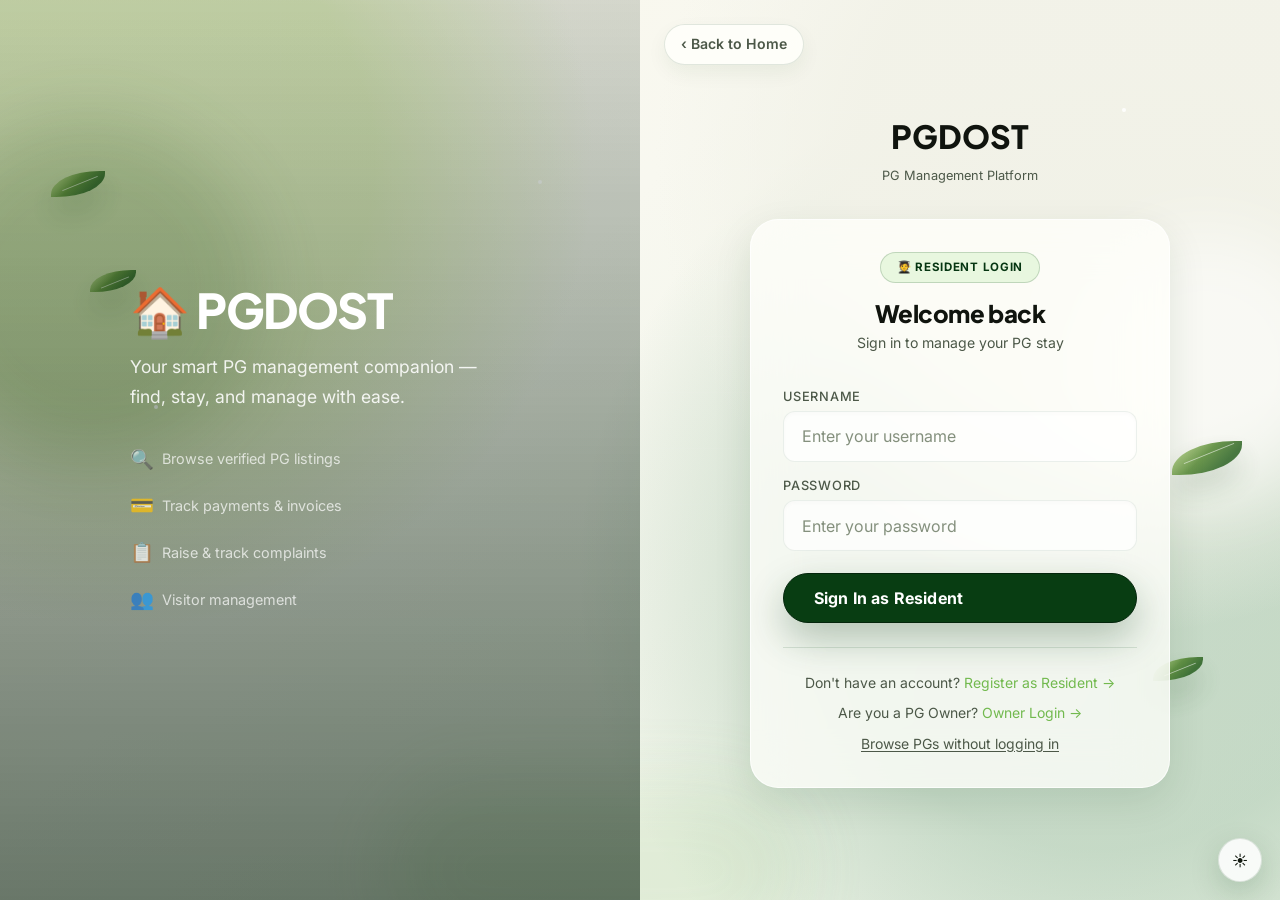
==== commit f5750b8f: "feat: apply latest backend and frontend updates" ====
--- a/frontend/pages/admin-dashboard.html
+++ b/frontend/pages/admin-dashboard.html
@@ -7,6 +7,10 @@
   <title>PGDOST — Admin Dashboard</title>
   <link rel="stylesheet" href="../css/style.css"/>
   <link rel="stylesheet" href="../css/dashboard.css?v=2"/>
+  <link rel="stylesheet" href="../css/theme-dark.css" />
+<link rel="stylesheet" href="../css/cinematic.css" />
+
+
   <script>
     (function () {
       try {
@@ -199,6 +203,8 @@
 
 <div id="toast-container"></div>
 <script src="../scripts/api.js"></script>
+<script src="../scripts/cinematic.js"></script>
+
 <script>
   requireAuth('superadmin');
   const user = Auth.getUser();
--- a/frontend/css/style.css
+++ b/frontend/css/style.css
@@ -74,6 +74,17 @@
   --glass-bg: rgba(232,223,192,0.65);
   --glass-border: rgba(232,223,192,0.55);
   --glass-bg-strong: rgba(242,237,212,0.88);
+
+  /* Semantic theme tokens (use across all modules) */
+  --text-primary: var(--clr-text);
+  --text-secondary: var(--clr-text-muted);
+  --text-muted: var(--clr-text-faint);
+  --card-background: var(--glass-bg-strong);
+  --input-background: rgba(255, 255, 255, 0.82);
+  --border-color: var(--clr-border);
+  --hover-background: rgba(143, 184, 120, 0.12);
+  --dropdown-background: #faf8f0;
+  --surface-elevated: var(--clr-surface);
 }
 
 /* ── Animations ────────────────────────────────────────────── */
@@ -734,7 +745,7 @@
 .property-card-body { padding: var(--space-lg); flex: 1; display: flex; flex-direction: column; }
 .property-card-title { font-size: 1.25rem; font-weight: 700; margin-bottom: var(--space-xs); color: var(--clr-text); }
 .property-card-location { font-size: 0.85rem; color: var(--clr-text-muted); margin-bottom: var(--space-md); display: flex; align-items: center; gap: 4px; }
-.property-card-rent { font-size: 1.8rem; font-weight: 800; color: #5A8B4C; display: flex; align-items: baseline; gap: 4px; }
+.property-card-rent { font-size: 1.8rem; font-weight: 800; color: var(--clr-brand-500); display: flex; align-items: baseline; gap: 4px; }
 .property-card-rent span { font-size: 0.9rem; font-weight: 500; color: var(--clr-text-muted); }
 .property-card-amenities { display: flex; flex-wrap: wrap; gap: var(--space-sm); margin-top: auto; padding-top: var(--space-md); border-top: 1px solid var(--clr-border); }
 
@@ -1749,6 +1760,16 @@
   --theme-neon: #8fea5b;
   --shadow-brand: 0 0 28px rgba(124, 214, 80, 0.38);
   --shadow-glow: 0 0 58px rgba(124, 214, 80, 0.30);
+
+  --text-primary: #f8fff5;
+  --text-secondary: rgba(248, 255, 245, 0.78);
+  --text-muted: rgba(248, 255, 245, 0.56);
+  --card-background: rgba(12, 25, 18, 0.82);
+  --input-background: rgba(255, 255, 255, 0.08);
+  --border-color: rgba(137, 227, 93, 0.22);
+  --hover-background: rgba(143, 234, 91, 0.14);
+  --dropdown-background: #0a1812;
+  --surface-elevated: rgba(14, 28, 21, 0.92);
 }
 
 html,
--- a/frontend/css/theme-dark.css
+++ b/frontend/css/theme-dark.css
@@ -0,0 +1,647 @@
+/* ============================================================
+   PGDOST Dark Mode — Global contrast & visibility fixes
+   Load after style.css (+ dashboard.css on dashboard pages)
+   ============================================================ */
+
+/* ── Base text & links ─────────────────────────────────────── */
+body.dark-mode,
+body.dark-mode h1,
+body.dark-mode h2,
+body.dark-mode h3,
+body.dark-mode h4,
+body.dark-mode h5,
+body.dark-mode h6,
+body.dark-mode p,
+body.dark-mode label,
+body.dark-mode legend,
+body.dark-mode li,
+body.dark-mode td,
+body.dark-mode th,
+body.dark-mode span,
+body.dark-mode strong {
+  color: inherit;
+}
+
+body.dark-mode a:not(.btn):not(.sb-item):not(.navbar-link) {
+  color: var(--theme-neon);
+}
+
+body.dark-mode a:not(.btn):hover {
+  color: #c6ffa6;
+}
+
+body.dark-mode .text-muted,
+body.dark-mode .section-subtitle,
+body.dark-mode .form-hint {
+  color: var(--text-secondary) !important;
+}
+
+body.dark-mode .form-label,
+body.dark-mode .ds-form-label {
+  color: var(--text-primary) !important;
+}
+
+/* ── Inputs, selects, textareas ────────────────────────────── */
+body.dark-mode input,
+body.dark-mode select,
+body.dark-mode textarea,
+body.dark-mode .form-input,
+body.dark-mode .form-select,
+body.dark-mode .form-textarea,
+body.dark-mode .ds-form-input,
+body.dark-mode .ds-form-select,
+body.dark-mode .ds-form-textarea,
+body.dark-mode .search-bar input,
+body.dark-mode .topbar-search input {
+  background: var(--input-background) !important;
+  border-color: var(--border-color) !important;
+  color: var(--text-primary) !important;
+  -webkit-text-fill-color: var(--text-primary) !important;
+}
+
+body.dark-mode input::placeholder,
+body.dark-mode textarea::placeholder,
+body.dark-mode .form-input::placeholder,
+body.dark-mode .form-textarea::placeholder,
+body.dark-mode .search-bar input::placeholder,
+body.dark-mode .topbar-search input::placeholder {
+  color: var(--text-muted) !important;
+  opacity: 1 !important;
+}
+
+body.dark-mode input:focus,
+body.dark-mode select:focus,
+body.dark-mode textarea:focus,
+body.dark-mode .form-input:focus,
+body.dark-mode .form-select:focus,
+body.dark-mode .form-textarea:focus {
+  border-color: rgba(143, 234, 91, 0.5) !important;
+  box-shadow: 0 0 0 3px rgba(143, 234, 91, 0.16) !important;
+  outline: none !important;
+}
+
+body.dark-mode select,
+body.dark-mode .form-select,
+body.dark-mode .ds-form-select {
+  background-image: url("data:image/svg+xml,%3Csvg xmlns='http://www.w3.org/2000/svg' width='12' height='8' viewBox='0 0 12 8'%3E%3Cpath fill='%238fea5b' d='M1 1l5 5 5-5'/%3E%3C/svg%3E") !important;
+  background-repeat: no-repeat !important;
+  background-position: right 0.85rem center !important;
+  background-size: 12px !important;
+  padding-right: 2.2rem !important;
+}
+
+body.dark-mode option,
+body.dark-mode select option,
+body.dark-mode .form-select option {
+  background-color: var(--dropdown-background) !important;
+  color: var(--text-primary) !important;
+}
+
+body.dark-mode input:disabled,
+body.dark-mode select:disabled,
+body.dark-mode textarea:disabled,
+body.dark-mode .form-input:disabled {
+  opacity: 0.62 !important;
+  color: var(--text-secondary) !important;
+  cursor: not-allowed;
+}
+
+body.dark-mode .form-error,
+body.dark-mode .apply-field-error,
+body.dark-mode .ds-form-error {
+  color: #ff8f8f !important;
+}
+
+/* ── Cards, modals, panels ─────────────────────────────────── */
+body.dark-mode .card,
+body.dark-mode .modal,
+body.dark-mode .auth-card .card,
+body.dark-mode .feature-card,
+body.dark-mode .role-card,
+body.dark-mode .property-card,
+body.dark-mode .booking-detail-card,
+body.dark-mode .apply-form-section,
+body.dark-mode .apply-price-card,
+body.dark-mode .onboard-card,
+body.dark-mode .booking-status-card,
+body.dark-mode .pending-banner,
+body.dark-mode .empty-state {
+  background: var(--card-background) !important;
+  border-color: var(--border-color) !important;
+  color: var(--text-primary) !important;
+}
+
+body.dark-mode .apply-radio-chip:has(input:checked),
+body.dark-mode .apply-room-option:has(input:checked),
+body.dark-mode .apply-upload-slot.has-file {
+  border-color: rgba(143, 234, 91, 0.55) !important;
+  background: rgba(143, 234, 91, 0.14) !important;
+  color: var(--text-primary) !important;
+}
+
+body.dark-mode .apply-form-section,
+body.dark-mode .apply-radio-chip,
+body.dark-mode .apply-room-option,
+body.dark-mode .apply-upload-slot,
+body.dark-mode .apply-agree-wrap,
+body.dark-mode .search-bar-enhanced,
+body.dark-mode .filter-pill,
+body.dark-mode .amenity-toggle,
+body.dark-mode .filters-bar,
+body.dark-mode .booking-accordion > summary {
+  background: rgba(255, 255, 255, 0.06) !important;
+  border-color: var(--border-color) !important;
+  color: var(--text-primary) !important;
+}
+
+body.dark-mode .apply-form-footer {
+  background: linear-gradient(180deg, rgba(8, 18, 13, 0.92), rgba(6, 14, 10, 0.98)) !important;
+}
+
+body.dark-mode .apply-section-title,
+body.dark-mode .apply-upload-title,
+body.dark-mode .apply-room-title {
+  color: var(--text-primary) !important;
+}
+
+body.dark-mode .apply-section-meta,
+body.dark-mode .apply-upload-hint,
+body.dark-mode .apply-room-sub,
+body.dark-mode .apply-doc-requirements-hint {
+  color: var(--text-secondary) !important;
+}
+
+body.dark-mode .apply-form-error {
+  background: rgba(239, 68, 68, 0.14) !important;
+  border-color: rgba(239, 68, 68, 0.35) !important;
+  color: #ffb4b4 !important;
+}
+
+body.dark-mode .modal-overlay {
+  background: rgba(2, 8, 5, 0.82) !important;
+}
+
+/* ── Tables ────────────────────────────────────────────────── */
+body.dark-mode .table-wrapper,
+body.dark-mode .table,
+body.dark-mode .ds-table {
+  background: rgba(7, 18, 13, 0.9) !important;
+  border-color: var(--border-color) !important;
+}
+
+body.dark-mode .table thead,
+body.dark-mode .table thead th,
+body.dark-mode .ds-table thead th {
+  background: rgba(255, 255, 255, 0.06) !important;
+  color: var(--text-secondary) !important;
+  border-color: var(--border-color) !important;
+}
+
+body.dark-mode .table tbody td,
+body.dark-mode .ds-table tbody td {
+  color: var(--text-primary) !important;
+  border-color: rgba(143, 234, 91, 0.1) !important;
+}
+
+body.dark-mode .table tbody tr:hover td,
+body.dark-mode .ds-table tbody tr:hover td {
+  background: var(--hover-background) !important;
+}
+
+/* ── Badges & status ───────────────────────────────────────── */
+body.dark-mode .badge-green  { background: rgba(34, 197, 94, 0.2);  color: #86efac; }
+body.dark-mode .badge-yellow { background: rgba(245, 158, 11, 0.2); color: #fcd34d; }
+body.dark-mode .badge-red    { background: rgba(239, 68, 68, 0.2);  color: #fca5a5; }
+body.dark-mode .badge-blue   { background: rgba(59, 130, 246, 0.2); color: #93c5fd; }
+body.dark-mode .badge-brand  { background: rgba(143, 234, 91, 0.18); color: var(--theme-neon); }
+
+body.dark-mode .premium-badge { background: rgba(255, 255, 255, 0.12); color: var(--text-primary); }
+body.dark-mode .premium-badge-accent { background: rgba(245, 158, 11, 0.2); color: #fcd34d; }
+
+/* ── Toasts ────────────────────────────────────────────────── */
+body.dark-mode .toast {
+  background: rgba(10, 24, 17, 0.96) !important;
+  border: 1px solid var(--border-color) !important;
+  color: var(--text-primary) !important;
+  box-shadow: 0 12px 40px rgba(0, 0, 0, 0.45), 0 0 24px rgba(143, 234, 91, 0.12) !important;
+}
+
+/* ── Navigation & mobile ───────────────────────────────────── */
+body.dark-mode .mobile-nav-panel,
+body.dark-mode .mobile-nav-panel a {
+  background: rgba(6, 16, 11, 0.98) !important;
+  color: var(--text-primary) !important;
+}
+
+body.dark-mode .mobile-nav-panel a:hover {
+  background: var(--hover-background) !important;
+  color: var(--theme-neon) !important;
+}
+
+body.dark-mode .navbar-link { color: var(--text-secondary) !important; }
+body.dark-mode .navbar-link:hover,
+body.dark-mode .navbar-link.active { color: var(--text-primary) !important; }
+
+/* ── Property cards & images ───────────────────────────────── */
+body.dark-mode .property-card-title,
+body.dark-mode .property-card-rent {
+  color: var(--text-primary) !important;
+}
+
+body.dark-mode .property-card-rent {
+  color: var(--theme-neon) !important;
+}
+
+body.dark-mode .property-card-location {
+  color: var(--text-secondary) !important;
+}
+
+body.dark-mode .property-card-image {
+  background: linear-gradient(135deg, #0c1a12, #07120d) !important;
+}
+
+body.dark-mode .property-card-image.is-loading::before {
+  background: linear-gradient(90deg, rgba(255,255,255,0.04) 0%, rgba(143,234,91,0.12) 50%, rgba(255,255,255,0.04) 100%) !important;
+}
+
+body.dark-mode .amenity-chip {
+  background: rgba(255, 255, 255, 0.08) !important;
+  border-color: var(--border-color) !important;
+  color: var(--text-primary) !important;
+}
+
+body.dark-mode .property-rating {
+  background: rgba(255, 255, 255, 0.1) !important;
+  color: #fcd34d !important;
+}
+
+/* ── Owner onboarding (page inline classes) ────────────────── */
+body.dark-mode .upload-zone {
+  background: rgba(255, 255, 255, 0.05) !important;
+  border-color: var(--border-color) !important;
+  color: var(--text-secondary) !important;
+}
+
+body.dark-mode .upload-item {
+  background: rgba(12, 26, 19, 0.9) !important;
+  border-color: var(--border-color) !important;
+  color: var(--text-primary) !important;
+}
+
+body.dark-mode .progress-bar {
+  background: rgba(255, 255, 255, 0.1) !important;
+}
+
+body.dark-mode .status-pill.pending { background: rgba(245, 158, 11, 0.2); color: #fcd34d; }
+body.dark-mode .status-pill.verified { background: rgba(16, 185, 129, 0.2); color: #6ee7b7; }
+body.dark-mode .status-pill.rejected { background: rgba(239, 68, 68, 0.2); color: #fca5a5; }
+body.dark-mode .status-pill.not_submitted { background: rgba(148, 163, 184, 0.2); color: #cbd5e1; }
+
+body.dark-mode .badge-box {
+  background: rgba(16, 185, 129, 0.18) !important;
+  border-color: rgba(16, 185, 129, 0.35) !important;
+  color: #6ee7b7 !important;
+}
+
+body.dark-mode .alert-box {
+  background: rgba(59, 130, 246, 0.12) !important;
+  border-color: rgba(59, 130, 246, 0.35) !important;
+  color: var(--text-primary) !important;
+}
+
+/* ── Dashboard-specific (dashboard.css overrides) ──────────── */
+body.dark-mode {
+  --text: var(--text-primary);
+  --text-muted: var(--text-secondary);
+  --border: var(--border-color);
+  --white: var(--card-background);
+  --off-white: var(--surface-elevated);
+  --cream: var(--card-background);
+  --cream-light: var(--surface-elevated);
+  --navy: var(--text-primary);
+}
+
+body.dark-mode .ds-topbar,
+body.dark-mode .topbar-search,
+body.dark-mode .topbar-icon-btn {
+  color: var(--text-primary) !important;
+}
+
+body.dark-mode .notif-panel,
+body.dark-mode .notif-panel h4 {
+  background: rgba(8, 18, 13, 0.96) !important;
+  color: var(--text-primary) !important;
+  border-color: var(--border-color) !important;
+}
+
+body.dark-mode .pg-folder-header,
+body.dark-mode .pg-folder-body,
+body.dark-mode .ds-card-header,
+body.dark-mode .activity-item {
+  background: transparent !important;
+  color: var(--text-primary) !important;
+  border-color: var(--border-color) !important;
+}
+
+body.dark-mode .activity-item:hover {
+  background: var(--hover-background) !important;
+}
+
+body.dark-mode .trend-up { background: rgba(67, 160, 106, 0.18); color: #86efac; }
+body.dark-mode .trend-down { background: rgba(224, 86, 86, 0.18); color: #fca5a5; }
+body.dark-mode .trend-neu { background: rgba(143, 234, 91, 0.12); color: var(--text-secondary); }
+
+/* Resident premium dashboard light overrides → dark */
+body.dark-mode.resident-premium {
+  background: var(--theme-ds-bg) fixed !important;
+  color: var(--text-primary) !important;
+}
+
+body.dark-mode.resident-premium .ds-sidebar {
+  background: var(--theme-ds-sidebar-bg) !important;
+  color: var(--text-primary) !important;
+  border-right: 1px solid var(--border-color) !important;
+}
+
+body.dark-mode.resident-premium .sb-title,
+body.dark-mode.resident-premium .sb-title strong,
+body.dark-mode.resident-premium .sb-item,
+body.dark-mode.resident-premium .sb-section,
+body.dark-mode.resident-premium .sb-user-name,
+body.dark-mode.resident-premium .sb-user-role {
+  color: var(--text-primary) !important;
+  -webkit-text-fill-color: var(--text-primary) !important;
+}
+
+body.dark-mode.resident-premium .sb-item:hover,
+body.dark-mode.resident-premium .sb-item.active {
+  background: var(--hover-background) !important;
+  color: #fff !important;
+}
+
+body.dark-mode.resident-premium .resident-welcome-title,
+body.dark-mode.resident-premium .resident-property-title,
+body.dark-mode.resident-premium .resident-info-strong,
+body.dark-mode.resident-premium .resident-panel-title,
+body.dark-mode.resident-premium .resident-property-rent,
+body.dark-mode.resident-premium .topbar-title {
+  color: var(--text-primary) !important;
+}
+
+body.dark-mode.resident-premium .resident-welcome-sub,
+body.dark-mode.resident-premium .resident-property-loc,
+body.dark-mode.resident-premium .resident-info-title,
+body.dark-mode.resident-premium .resident-ticket-meta {
+  color: var(--text-secondary) !important;
+}
+
+body.dark-mode.resident-premium .resident-panel,
+body.dark-mode.resident-premium .resident-info-card,
+body.dark-mode.resident-premium .resident-property-card,
+body.dark-mode.resident-premium .resident-ticket-card,
+body.dark-mode.resident-premium .resident-search-card {
+  background: var(--card-background) !important;
+  border-color: var(--border-color) !important;
+}
+
+body.dark-mode.resident-premium .resident-round-pay {
+  background: rgba(143, 234, 91, 0.16) !important;
+  border-color: rgba(143, 234, 91, 0.32) !important;
+  color: #c6ffa6 !important;
+}
+
+/* Inline hardcoded colors in dashboards (receipt, stats, etc.) */
+body.dark-mode [style*="color:#3A5C2A"],
+body.dark-mode [style*="color:#6B7B5A"],
+body.dark-mode [style*="color:#5C7A4A"],
+body.dark-mode [style*="color:#6b7280"],
+body.dark-mode [style*="color:#374151"],
+body.dark-mode [style*="color:#111"] {
+  color: var(--text-primary) !important;
+}
+
+body.dark-mode [style*="background:#fff"],
+body.dark-mode [style*="background: #fff"],
+body.dark-mode [style*="background:#f9fafb"],
+body.dark-mode [style*="background:#f0fdf4"],
+body.dark-mode [style*="background:#dcfce7"] {
+  background: rgba(12, 26, 19, 0.88) !important;
+  border-color: var(--border-color) !important;
+}
+
+body.dark-mode [style*="border-bottom:1px solid #e5e7eb"] {
+  border-color: var(--border-color) !important;
+}
+
+/* Auth split panels keep gradient — ensure right panel readable */
+body.dark-mode .auth-right,
+body.dark-mode .register-right {
+  color: #fff !important;
+}
+
+body.dark-mode .auth-left .card,
+body.dark-mode .register-left .card {
+  background: var(--card-background) !important;
+}
+
+/* Autofill fix (Chrome) */
+body.dark-mode input:-webkit-autofill,
+body.dark-mode input:-webkit-autofill:hover,
+body.dark-mode input:-webkit-autofill:focus,
+body.dark-mode select:-webkit-autofill,
+body.dark-mode textarea:-webkit-autofill {
+  -webkit-text-fill-color: var(--text-primary) !important;
+  -webkit-box-shadow: 0 0 0 1000px #0d1f16 inset !important;
+  box-shadow: 0 0 0 1000px #0d1f16 inset !important;
+  caret-color: var(--text-primary);
+}
+
+/* Property image loading shimmer */
+.property-card-image.is-loading {
+  position: relative;
+  overflow: hidden;
+}
+.property-card-image.is-loading::before {
+  content: "";
+  position: absolute;
+  inset: 0;
+  background: linear-gradient(90deg, rgba(232,223,192,0.2) 0%, rgba(143,184,120,0.35) 50%, rgba(232,223,192,0.2) 100%);
+  background-size: 200% 100%;
+  animation: propertyImageShimmer 1.2s ease-in-out infinite;
+  z-index: 1;
+}
+@keyframes propertyImageShimmer {
+  0% { background-position: 200% 0; }
+  100% { background-position: -200% 0; }
+}
+
+/* ── Marketplace / index page (inline page styles) ─────────── */
+body.dark-mode .search-container,
+body.dark-mode .search-bar-enhanced,
+body.dark-mode .search-bar-enhanced:focus-within,
+body.dark-mode .filter-pill,
+body.dark-mode .filter-pill:hover,
+body.dark-mode .filter-pill:focus,
+body.dark-mode .amenity-toggle,
+body.dark-mode .stats-strip {
+  background: rgba(255, 255, 255, 0.06) !important;
+  border-color: var(--border-color) !important;
+  color: var(--text-primary) !important;
+  box-shadow: none !important;
+}
+
+body.dark-mode .search-bar-enhanced input,
+body.dark-mode .search-bar-enhanced input::placeholder {
+  color: var(--text-primary) !important;
+}
+
+body.dark-mode .amenity-toggle:has(input:checked),
+body.dark-mode .amenity-toggle.checked {
+  background: rgba(143, 234, 91, 0.16) !important;
+  border-color: rgba(143, 234, 91, 0.45) !important;
+  color: var(--theme-neon) !important;
+}
+
+body.dark-mode .apply-form-section {
+  background: linear-gradient(130deg, rgba(255, 255, 255, 0.08), rgba(255, 255, 255, 0.04)) !important;
+}
+
+body.dark-mode .apply-radio-chip,
+body.dark-mode .apply-doc-item {
+  color: var(--text-secondary) !important;
+}
+
+body.dark-mode .apply-radio-chip:has(input:checked),
+body.dark-mode .apply-doc-item:has(input:checked) {
+  color: var(--text-primary) !important;
+}
+
+body.dark-mode .apply-section-head {
+  border-bottom-color: var(--border-color) !important;
+}
+
+body.dark-mode .booking-input-icon {
+  color: var(--theme-neon) !important;
+}
+
+body.dark-mode .skeleton-card {
+  background: linear-gradient(
+    90deg,
+    rgba(255, 255, 255, 0.04) 25%,
+    rgba(143, 234, 91, 0.12) 37%,
+    rgba(255, 255, 255, 0.04) 63%
+  ) !important;
+  background-size: 400% 100% !important;
+}
+
+body.dark-mode .property-card .badge[style*="rgba(0,0,0"] {
+  background: rgba(255, 255, 255, 0.1) !important;
+  border-color: var(--border-color) !important;
+  color: var(--text-secondary) !important;
+}
+
+body.dark-mode .detail-panel,
+body.dark-mode .property-detail-sidebar,
+body.dark-mode .filters-bar {
+  background: var(--card-background) !important;
+  border-color: var(--border-color) !important;
+  color: var(--text-primary) !important;
+}
+
+body.dark-mode .ds-stat,
+body.dark-mode .ds-card,
+body.dark-mode .stat-card,
+body.dark-mode .kpi-card {
+  background: var(--card-background) !important;
+  border-color: var(--border-color) !important;
+  color: var(--text-primary) !important;
+}
+
+body.dark-mode .topbar-search {
+  background: var(--input-background) !important;
+  border-color: var(--border-color) !important;
+}
+
+body.dark-mode .topbar-search input {
+  color: var(--text-primary) !important;
+}
+
+body.dark-mode .sb-item,
+body.dark-mode .sb-section,
+body.dark-mode .sb-user-name,
+body.dark-mode .sb-user-role {
+  color: var(--text-primary) !important;
+}
+
+body.dark-mode .sb-item:hover,
+body.dark-mode .sb-item.active {
+  background: var(--hover-background) !important;
+  color: var(--theme-neon) !important;
+}
+
+body.dark-mode .modal-header,
+body.dark-mode .modal-body,
+body.dark-mode .modal-footer {
+  color: var(--text-primary) !important;
+}
+
+body.dark-mode .bg-surface-2 {
+  background: var(--surface-elevated) !important;
+  color: var(--text-primary) !important;
+}
+
+body.dark-mode .topbar-icon-btn,
+body.dark-mode .qa-btn,
+body.dark-mode .btn-ds-secondary,
+body.dark-mode .ds-form-input,
+body.dark-mode .ds-form-select,
+body.dark-mode .ds-form-textarea,
+body.dark-mode .form-input,
+body.dark-mode .form-select,
+body.dark-mode .form-textarea {
+  background: var(--input-background) !important;
+  border-color: var(--border-color) !important;
+  color: var(--text-primary) !important;
+}
+
+body.dark-mode .ds-form-input:focus,
+body.dark-mode .ds-form-select:focus,
+body.dark-mode .ds-form-textarea:focus,
+body.dark-mode .form-input:focus,
+body.dark-mode .form-select:focus,
+body.dark-mode .form-textarea:focus {
+  background: rgba(255, 255, 255, 0.1) !important;
+}
+
+body.dark-mode .qa-btn:hover,
+body.dark-mode .btn-ds-secondary:hover,
+body.dark-mode .btn-secondary:hover {
+  background: var(--hover-background) !important;
+  color: var(--text-primary) !important;
+  box-shadow: none !important;
+}
+
+body.dark-mode .modal {
+  background: var(--card-background) !important;
+  color: var(--text-primary) !important;
+  border: 1px solid var(--border-color) !important;
+}
+
+body.dark-mode .resident-property-img {
+  background-color: #0c1a12 !important;
+}
+
+body.dark-mode .resident-search-card input,
+body.dark-mode .resident-search-card select {
+  background: var(--input-background) !important;
+  color: var(--text-primary) !important;
+  border-color: var(--border-color) !important;
+}
+
+body.dark-mode .wishlist-card,
+body.dark-mode .complaint-card,
+body.dark-mode .payment-card {
+  background: var(--card-background) !important;
+  border-color: var(--border-color) !important;
+  color: var(--text-primary) !important;
+}
--- a/frontend/css/cinematic.css
+++ b/frontend/css/cinematic.css
@@ -0,0 +1,384 @@
+/* ============================================================
+   PGDOST — Cinematic scroll & motion enhancement layer
+   Load after style.css / theme-dark.css. Does not replace UI.
+   ============================================================ */
+
+:root {
+  --cine-ease: cubic-bezier(0.22, 1, 0.36, 1);
+  --cine-ease-out: cubic-bezier(0.16, 1, 0.3, 1);
+  --cine-duration: 0.72s;
+  --cine-blur: 6px;
+  --cine-rise: 22px;
+}
+
+/* ── Scroll progress ───────────────────────────────────────── */
+.cine-scroll-progress {
+  position: fixed;
+  top: 0;
+  left: 0;
+  height: 2px;
+  width: 0%;
+  z-index: 9998;
+  pointer-events: none;
+  background: linear-gradient(90deg, transparent, var(--theme-neon, #8fea5b), transparent);
+  box-shadow: 0 0 18px rgba(143, 234, 91, 0.45);
+  opacity: 0;
+  transition: opacity 0.35s var(--cine-ease);
+  transform-origin: left center;
+}
+
+html.cinematic-ready .cine-scroll-progress.is-active {
+  opacity: 1;
+}
+
+/* ── Section reveals ───────────────────────────────────────── */
+html.cinematic-ready .cine-reveal {
+  opacity: 0;
+  transform: translate3d(0, var(--cine-rise), 0);
+  filter: blur(var(--cine-blur));
+  transition:
+    opacity var(--cine-duration) var(--cine-ease),
+    transform var(--cine-duration) var(--cine-ease),
+    filter calc(var(--cine-duration) * 0.85) var(--cine-ease);
+  will-change: opacity, transform, filter;
+}
+
+html.cinematic-ready .cine-reveal.cine-visible {
+  opacity: 1;
+  transform: translate3d(0, 0, 0);
+  filter: blur(0);
+  will-change: auto;
+}
+
+html.cinematic-ready .cine-stagger > .cine-reveal,
+html.cinematic-ready .cine-stagger > .cine-reveal-child {
+  transition-delay: calc(var(--cine-i, 0) * 70ms);
+}
+
+/* Preserve existing load-time hero/auth animations */
+html.cinematic-ready .animate-fade-up,
+html.cinematic-ready .animate-fade-in,
+html.cinematic-ready .animate-scale-in {
+  filter: none;
+}
+
+/* ── Parallax depth layers ─────────────────────────────────── */
+html.cinematic-ready .theme-atmosphere {
+  will-change: transform;
+}
+
+html.cinematic-ready .theme-atmosphere [data-cine-parallax] {
+  transition: transform 0.12s linear;
+  will-change: transform;
+}
+
+html.cinematic-parallax .ambient-glow,
+html.cinematic-parallax .floating-leaf,
+html.cinematic-parallax .ambient-particle {
+  animation-play-state: paused;
+}
+
+/* ── Property cards — depth & glow ─────────────────────────── */
+html.cinematic-ready .property-card.cine-depth {
+  transform-style: preserve-3d;
+  perspective: 1000px;
+  transition:
+    transform 0.55s var(--cine-ease),
+    box-shadow 0.55s var(--cine-ease),
+    border-color 0.35s var(--ease);
+}
+
+html.cinematic-ready .property-card.cine-depth:hover {
+  transform:
+    translate3d(0, -8px, 0)
+    rotateX(var(--cine-tilt-x, 0deg))
+    rotateY(var(--cine-tilt-y, 0deg))
+    scale(1.012);
+  box-shadow:
+    var(--shadow-xl),
+    0 24px 48px rgba(7, 36, 18, 0.22),
+    0 0 40px rgba(143, 234, 91, 0.14);
+}
+
+html.cinematic-ready .property-card.cine-depth .property-card-image {
+  transition: transform 0.65s var(--cine-ease);
+}
+
+html.cinematic-ready .property-card.cine-depth:hover .property-card-image[style*="background-image"],
+html.cinematic-ready .property-card.cine-depth:hover .property-card-image {
+  transform: scale(1.07);
+}
+
+html.cinematic-ready .property-card.cine-depth::after {
+  content: "";
+  position: absolute;
+  inset: 0;
+  border-radius: inherit;
+  pointer-events: none;
+  opacity: 0;
+  background: radial-gradient(
+    520px circle at var(--cine-glow-x, 50%) var(--cine-glow-y, 40%),
+    rgba(143, 234, 91, 0.14),
+    transparent 58%
+  );
+  transition: opacity 0.4s var(--cine-ease);
+  z-index: 2;
+}
+
+html.cinematic-ready .property-card.cine-depth:hover::after {
+  opacity: 1;
+}
+
+html.cinematic-ready .resident-property-card {
+  transition:
+    transform 0.5s var(--cine-ease),
+    box-shadow 0.5s var(--cine-ease),
+    border-color 0.35s var(--ease);
+}
+
+html.cinematic-ready .resident-property-card:hover {
+  transform: translate3d(0, -5px, 0);
+  box-shadow: 0 18px 36px rgba(7, 36, 18, 0.18), 0 0 28px rgba(143, 234, 91, 0.1);
+}
+
+html.cinematic-ready .resident-property-card:hover .resident-property-img {
+  transform: scale(1.05);
+}
+
+html.cinematic-ready .resident-property-img {
+  transition: transform 0.6s var(--cine-ease);
+  overflow: hidden;
+}
+
+/* ── Modals ────────────────────────────────────────────────── */
+html.cinematic-ready .modal-overlay {
+  transition:
+    opacity 0.42s var(--cine-ease),
+    backdrop-filter 0.5s var(--cine-ease),
+    -webkit-backdrop-filter 0.5s var(--cine-ease);
+}
+
+html.cinematic-ready .modal-overlay.open {
+  backdrop-filter: blur(14px) saturate(1.15);
+  -webkit-backdrop-filter: blur(14px) saturate(1.15);
+}
+
+html.cinematic-ready .modal-overlay .modal {
+  transition:
+    transform 0.58s var(--cine-ease),
+    opacity 0.42s var(--cine-ease);
+  opacity: 0;
+}
+
+html.cinematic-ready .modal-overlay.open .modal {
+  opacity: 1;
+}
+
+html.cinematic-ready .modal-overlay.cine-modal-open .modal .form-group,
+html.cinematic-ready .modal-overlay.cine-modal-open .modal .apply-form-section,
+html.cinematic-ready .modal-overlay.cine-modal-open .modal .ds-form-group,
+html.cinematic-ready .modal-overlay.cine-modal-open .modal .card {
+  animation: cineModalStagger 0.55s var(--cine-ease) both;
+  animation-delay: calc(var(--cine-i, 0) * 55ms + 80ms);
+}
+
+@keyframes cineModalStagger {
+  from {
+    opacity: 0;
+    transform: translate3d(0, 14px, 0);
+    filter: blur(4px);
+  }
+  to {
+    opacity: 1;
+    transform: translate3d(0, 0, 0);
+    filter: blur(0);
+  }
+}
+
+/* ── Sidebar & navigation ──────────────────────────────────── */
+html.cinematic-ready .ds-sidebar .sb-item,
+html.cinematic-ready .sb-item {
+  position: relative;
+  transition:
+    background 0.32s var(--cine-ease),
+    color 0.28s var(--ease),
+    transform 0.28s var(--cine-ease),
+    box-shadow 0.32s var(--cine-ease);
+}
+
+html.cinematic-ready .ds-sidebar .sb-item::before,
+html.cinematic-ready .sb-item::before {
+  content: "";
+  position: absolute;
+  left: 6px;
+  top: 50%;
+  width: 3px;
+  height: 0;
+  border-radius: 999px;
+  background: linear-gradient(180deg, var(--theme-neon, #8fea5b), rgba(143, 234, 91, 0.35));
+  box-shadow: 0 0 12px rgba(143, 234, 91, 0.45);
+  transform: translateY(-50%);
+  transition: height 0.38s var(--cine-ease), opacity 0.28s var(--ease);
+  opacity: 0;
+}
+
+html.cinematic-ready .ds-sidebar .sb-item.active::before,
+html.cinematic-ready .sb-item.active::before {
+  height: 62%;
+  opacity: 1;
+}
+
+html.cinematic-ready .ds-sidebar .sb-item:hover,
+html.cinematic-ready .sb-item:hover {
+  transform: translateX(3px);
+}
+
+html.cinematic-ready .navbar-link,
+html.cinematic-ready .nav-text-link {
+  transition: color 0.25s var(--ease), transform 0.28s var(--cine-ease), opacity 0.25s var(--ease);
+}
+
+html.cinematic-ready .navbar-link:hover,
+html.cinematic-ready .nav-text-link:hover {
+  transform: translateY(-1px);
+}
+
+/* ── Micro-interactions ────────────────────────────────────── */
+html.cinematic-ready .btn,
+html.cinematic-ready .btn-ds-primary,
+html.cinematic-ready .btn-ds-secondary,
+html.cinematic-ready .qa-btn {
+  transition:
+    transform 0.28s var(--cine-ease),
+    box-shadow 0.32s var(--cine-ease),
+    background 0.28s var(--ease),
+    border-color 0.28s var(--ease);
+}
+
+html.cinematic-ready .btn:active:not(:disabled),
+html.cinematic-ready .btn-ds-primary:active,
+html.cinematic-ready .btn-ds-secondary:active {
+  transform: scale(0.98) translateY(1px);
+}
+
+html.cinematic-ready .form-select,
+html.cinematic-ready .form-input,
+html.cinematic-ready .ds-form-input,
+html.cinematic-ready .ds-form-select {
+  transition:
+    border-color 0.28s var(--ease),
+    box-shadow 0.32s var(--cine-ease),
+    transform 0.25s var(--cine-ease),
+    background 0.28s var(--ease);
+}
+
+html.cinematic-ready .form-input:focus,
+html.cinematic-ready .form-select:focus,
+html.cinematic-ready .ds-form-input:focus,
+html.cinematic-ready .ds-form-select:focus {
+  transform: translateY(-1px);
+}
+
+html.cinematic-ready .upload-zone,
+html.cinematic-ready .apply-upload-slot {
+  transition:
+    border-color 0.3s var(--ease),
+    background 0.3s var(--ease),
+    transform 0.35s var(--cine-ease),
+    box-shadow 0.35s var(--cine-ease);
+}
+
+html.cinematic-ready .upload-zone:hover,
+html.cinematic-ready .apply-upload-slot:hover {
+  transform: translateY(-2px);
+}
+
+html.cinematic-ready #toast-container .toast {
+  animation: cineToastIn 0.48s var(--cine-ease) both;
+}
+
+@keyframes cineToastIn {
+  from {
+    opacity: 0;
+    transform: translate3d(24px, 8px, 0) scale(0.96);
+    filter: blur(4px);
+  }
+  to {
+    opacity: 1;
+    transform: translate3d(0, 0, 0) scale(1);
+    filter: blur(0);
+  }
+}
+
+html.cinematic-ready .toast.removing {
+  animation: cineToastOut 0.32s var(--cine-ease) forwards;
+}
+
+@keyframes cineToastOut {
+  to {
+    opacity: 0;
+    transform: translate3d(20px, 0, 0) scale(0.96);
+  }
+}
+
+/* Tab panels — soft enter */
+html.cinematic-ready .tab-panel.cine-tab-active {
+  animation: cineTabIn 0.5s var(--cine-ease) both;
+}
+
+@keyframes cineTabIn {
+  from {
+    opacity: 0;
+    transform: translate3d(0, 10px, 0);
+  }
+  to {
+    opacity: 1;
+    transform: translate3d(0, 0, 0);
+  }
+}
+
+/* ── Mobile / reduced motion ───────────────────────────────── */
+html.cine-mobile {
+  --cine-rise: 12px;
+  --cine-blur: 3px;
+  --cine-duration: 0.52s;
+}
+
+html.cine-mobile .property-card.cine-depth:hover {
+  transform: translate3d(0, -5px, 0) scale(1.01);
+}
+
+html.cine-mobile .ds-sidebar .sb-item:hover,
+html.cine-mobile .sb-item:hover {
+  transform: none;
+}
+
+html.cine-reduced .cine-scroll-progress,
+html.cine-reduced .theme-atmosphere [data-cine-parallax] {
+  display: none !important;
+}
+
+@media (prefers-reduced-motion: reduce) {
+  html.cinematic-ready .cine-reveal {
+    opacity: 1 !important;
+    transform: none !important;
+    filter: none !important;
+    transition: none !important;
+  }
+
+  html.cinematic-ready .property-card.cine-depth:hover,
+  html.cinematic-ready .resident-property-card:hover {
+    transform: translate3d(0, -4px, 0) !important;
+  }
+
+  html.cinematic-ready .modal-overlay.cine-modal-open .modal * {
+    animation: none !important;
+  }
+}
+
+@media (max-width: 768px) {
+  html.cinematic-ready:not(.cine-mobile) .cine-reveal {
+    --cine-rise: 14px;
+    --cine-blur: 4px;
+  }
+}
